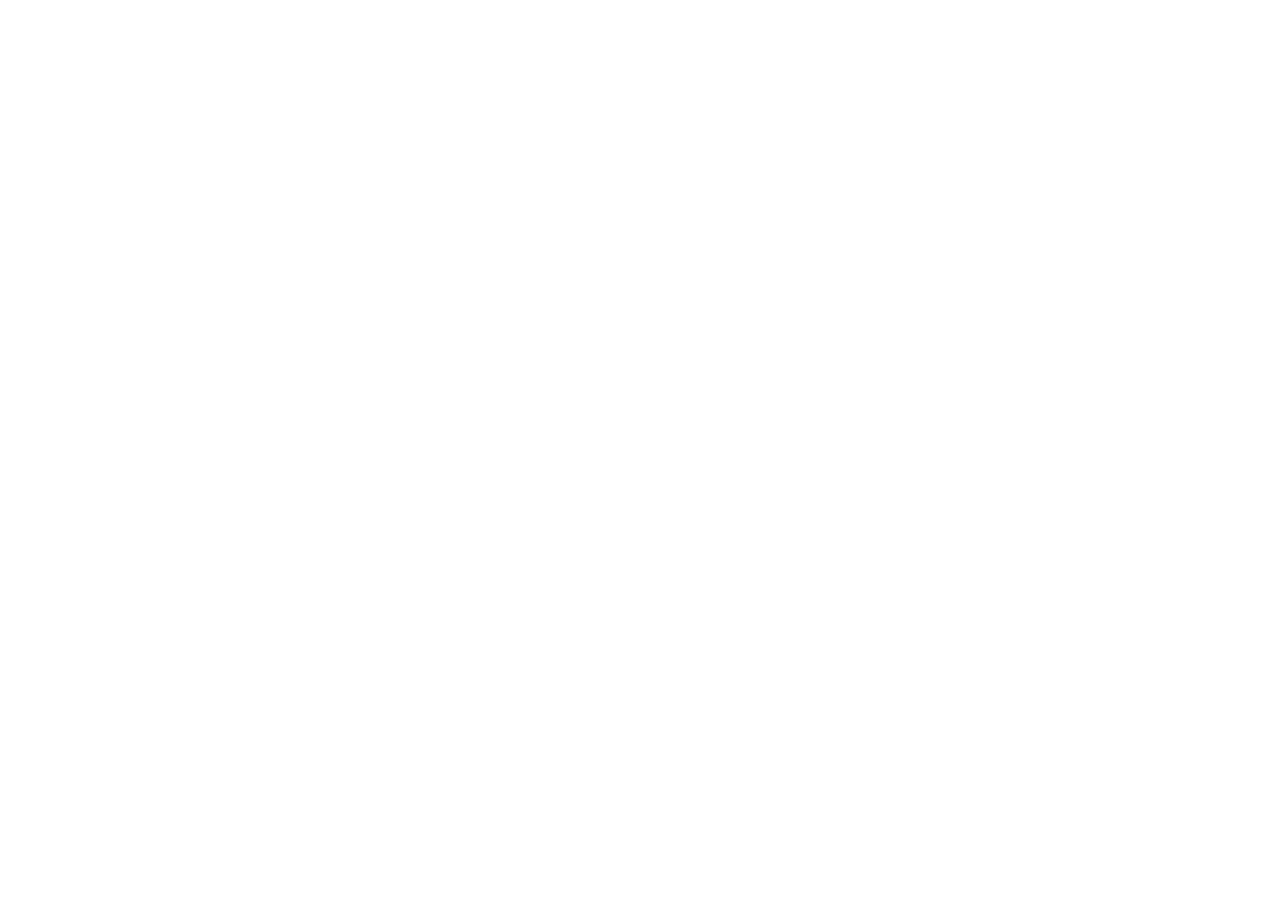
==== Proyecto/public/autentication.html @ c991465d "new file:   Proyecto/public/autentication.html 	new file:   Proyecto/public/image/la_harinera_favioc" ====
<!DOCTYPE html>
<html lang="es">
<head>
    <meta charset="UTF-8">
    <meta http-equiv="X-UA-Compatible" content="IE=edge">
    <meta name="viewport" content="width=device-width, initial-scale=1.0">
    <title>La Harinera</title>
    <link rel="shortcut icon" href="./image/la_harinera_faviocon.ico" type="image/x-icon">
    <!--Styles-->
        <link rel="stylesheet" href="normalize.css">
        <link rel="stylesheet" href="style.css">
    <!--Scripts-->
        <script src="script.js"></script>
</head>
---- Proyecto/public/style.css ----
/*Recuerden que tanto las clases como los id deben terminar con sus iniciales, de esta manera evitamos algun tipo de conflicto
    Santiago Martinez:  class_sm
    Remo Benedetto:     class_rm
    Angel Schulze:      class_as
    Adolfo Schmid:      class_js
*/

/*Fuentes
    Todas las fuentes estan importadas en su totalidad
*/
    /*Monserrat
        Para visualizar todos los estilos de la fuente ingresar a url: https://fonts.google.com/specimen/Montserrat

        font-family: 'Montserrat', sans-serif;
    */
        @import url('https://fonts.googleapis.com/css2?family=Montserrat:ital,wght@0,100;0,200;0,300;0,400;0,500;0,600;0,700;0,800;0,900;1,100;1,200;1,300;1,400;1,500;1,600;1,700;1,800;1,900&display=swap');
        
    /*Bitter
        Para visualizar todos los estilos de la fuente ingresar a url: https://fonts.google.com/specimen/Bitter

        font-family: 'Bitter', serif;
    */
        @import url('https://fonts.googleapis.com/css2?family=Bitter:ital,wght@0,100;0,200;0,300;0,400;0,500;0,600;0,700;0,800;0,900;1,100;1,200;1,300;1,400;1,500;1,600;1,700;1,800;1,900&display=swap');

     /*Roboto
        Para visualizar todos los estilos de la fuente ingresar a url: https://fonts.google.com/specimen/Roboto

        font-family: 'Roboto', sans-serif;
    */
    @import url('https://fonts.googleapis.com/css2?family=Roboto:ital,wght@0,100;0,300;0,400;0,500;0,700;0,900;1,100;1,300;1,400;1,500;1,700;1,900&display=swap');
    
/*Colores*/
    :root{
            --blanco: #ffffff;
            --negro: #000000;

        /*Primera paleta url: https://www.colorhunt.co/palette/4a3933f0a500e45826e6d5b8*/
            --brown1: #4A3933;
            --yellow1: #F0A500;
            --orange1: #E45826;
            --beige1: #E6D5B8;

        /*Segunda paleta url: https://www.colorhunt.co/palette/fff5e4ffe3e1ffd1d1ff9494*/   
            --beige2:#FFF5E4;
            --lightpink2:#FFE3E1;
            --pink2:#FFD1D1;
            --hotpink2:#FF9494;

        /*Tercera paleta url: https://www.colorhunt.co/palette/0a043c03506fbbbbbbffe3d8*/
            --darkblue3: #0A043C;
            --hotblue3: #03506F;
            --grey3: #BBBBBB;
            --lightpink3: #FFE3D8
    }
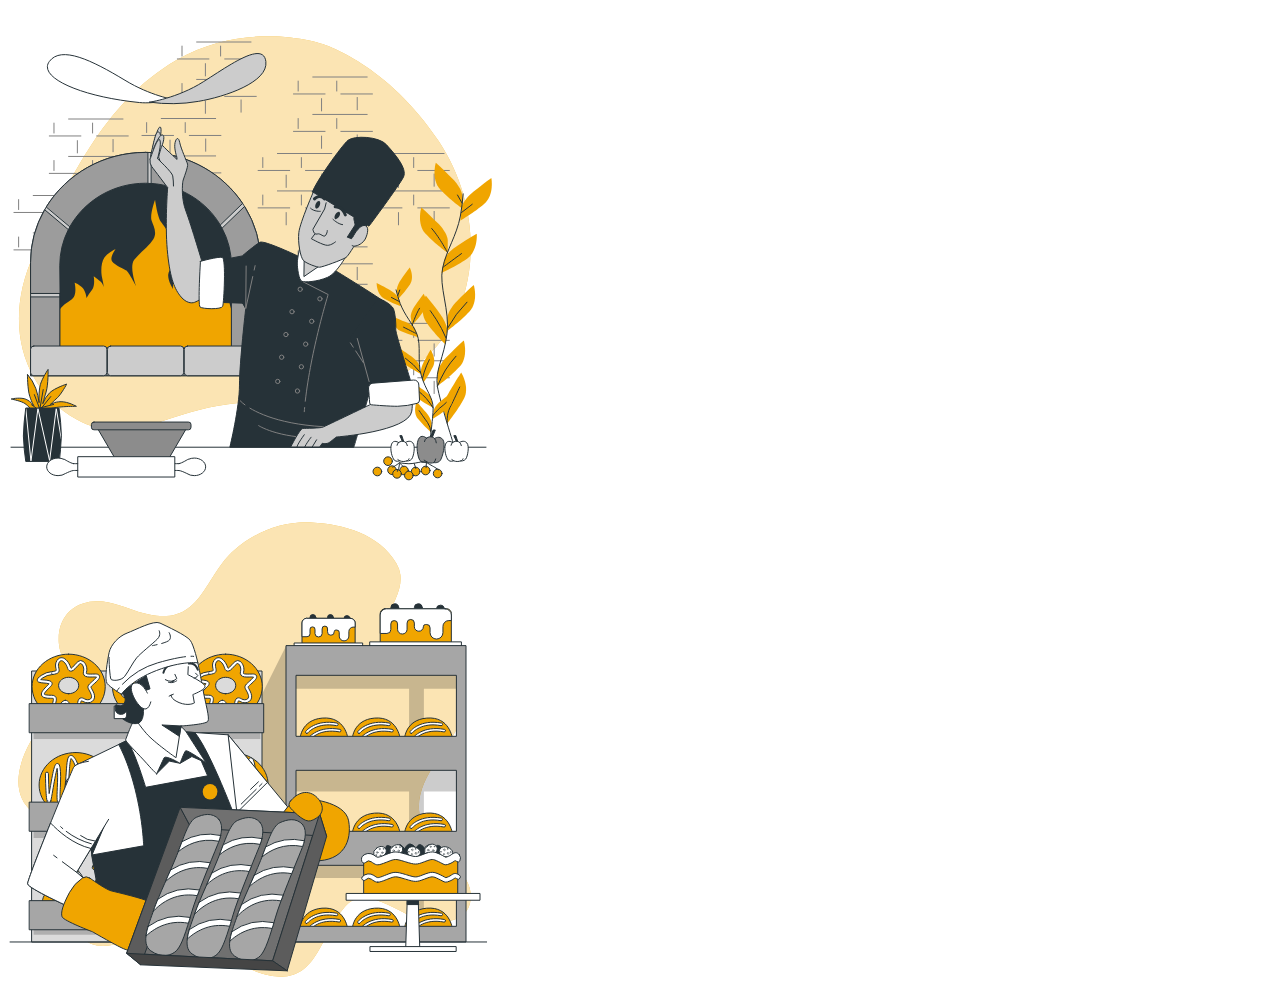
==== commit f49da9eb: "modified:   Proyecto/public/autentication.html 	renamed:    Proyecto/public/image/la_harinera_favioc" ====
--- a/Proyecto/public/autentication.html
+++ b/Proyecto/public/autentication.html
@@ -5,10 +5,19 @@
     <meta http-equiv="X-UA-Compatible" content="IE=edge">
     <meta name="viewport" content="width=device-width, initial-scale=1.0">
     <title>La Harinera</title>
-    <link rel="shortcut icon" href="./image/la_harinera_faviocon.ico" type="image/x-icon">
+    <link rel="shortcut icon" href="./image/la_harinera_favicon.ico" type="image/x-icon">
     <!--Styles-->
         <link rel="stylesheet" href="normalize.css">
         <link rel="stylesheet" href="style.css">
     <!--Scripts-->
         <script src="script.js"></script>
-</head>+</head>
+<body>
+   <div class="contenedor">
+         <svg class="animated" id="freepik_stories-pizza-maker" xmlns="http://www.w3.org/2000/svg" viewBox="0 0 500 500" version="1.1" xmlns:xlink="http://www.w3.org/1999/xlink" xmlns:svgjs="http://svgjs.com/svgjs"><style>svg#freepik_stories-pizza-maker:not(.animated) .animable {opacity: 0;}svg#freepik_stories-pizza-maker.animated #freepik--Character--inject-4 {animation: 1.5s Infinite  linear wind;animation-delay: 0s;}            @keyframes wind {                0% {                    transform: rotate( 0deg );                }                25% {                    transform: rotate( 1deg );                }                75% {                    transform: rotate( -1deg );                }            }        </style><g id="freepik--background-simple--inject-4" class="animable" style="transform-origin: 244.859px 233.357px;"><path d="M323.83,44.54S249.33,18.05,176.2,60.23s-110,125.9-141.73,193S21,388.49,76.85,419.6s93.79-14.75,172.11-17,99.38,9,164.37-35.28,76.74-148.73,25.47-226S323.83,44.54,323.83,44.54Z" style="fill: #F0A500; transform-origin: 244.859px 233.357px;" id="el8472zjh7f4n" class="animable"></path><g id="el1u0z7am5d4i"><path d="M323.83,44.54S249.33,18.05,176.2,60.23s-110,125.9-141.73,193S21,388.49,76.85,419.6s93.79-14.75,172.11-17,99.38,9,164.37-35.28,76.74-148.73,25.47-226S323.83,44.54,323.83,44.54Z" style="fill: rgb(255, 255, 255); opacity: 0.7; transform-origin: 244.859px 233.357px;" class="animable" id="el89bx9906wgx"></path></g></g><g id="freepik--Wall--inject-4" class="animable" style="transform-origin: 231.64px 218.355px;"><line x1="277.41" y1="153.5" x2="331.8" y2="153.5" style="fill: none; stroke: gray; stroke-linecap: round; stroke-linejoin: round; transform-origin: 304.605px 153.5px;" id="elcnjrrvuaf0o" class="animable"></line><line x1="301.39" y1="157.6" x2="301.39" y2="167.54" style="fill: none; stroke: gray; stroke-linecap: round; stroke-linejoin: round; transform-origin: 301.39px 162.57px;" id="el6e0n49pn0w" class="animable"></line><line x1="262.79" y1="157.6" x2="262.79" y2="167.54" style="fill: none; stroke: gray; stroke-linecap: round; stroke-linejoin: round; transform-origin: 262.79px 162.57px;" id="elbtm0ycspeyl" class="animable"></line><line x1="305.48" y1="170.46" x2="337.06" y2="170.46" style="fill: none; stroke: gray; stroke-linecap: round; stroke-linejoin: round; transform-origin: 321.27px 170.46px;" id="elt1i6dyt5ohj" class="animable"></line><line x1="258.11" y1="170.46" x2="289.69" y2="170.46" style="fill: none; stroke: gray; stroke-linecap: round; stroke-linejoin: round; transform-origin: 273.9px 170.46px;" id="el1s2j65c3na" class="animable"></line><line x1="321.86" y1="173.97" x2="321.86" y2="186.25" style="fill: none; stroke: gray; stroke-linecap: round; stroke-linejoin: round; transform-origin: 321.86px 180.11px;" id="el8u0h1o841ob" class="animable"></line><line x1="286.18" y1="175.14" x2="286.18" y2="187.42" style="fill: none; stroke: gray; stroke-linecap: round; stroke-linejoin: round; transform-origin: 286.18px 181.28px;" id="el3m4fn020yaq" class="animable"></line><line x1="277.41" y1="190.93" x2="331.8" y2="190.93" style="fill: none; stroke: gray; stroke-linecap: round; stroke-linejoin: round; transform-origin: 304.605px 190.93px;" id="el2th1ytixst5" class="animable"></line><line x1="301.39" y1="195.03" x2="301.39" y2="204.97" style="fill: none; stroke: gray; stroke-linecap: round; stroke-linejoin: round; transform-origin: 301.39px 200px;" id="elwaci0mgci9" class="animable"></line><line x1="262.79" y1="195.03" x2="262.79" y2="204.97" style="fill: none; stroke: gray; stroke-linecap: round; stroke-linejoin: round; transform-origin: 262.79px 200px;" id="elgqqsjxexgp" class="animable"></line><line x1="305.48" y1="207.89" x2="337.06" y2="207.89" style="fill: none; stroke: gray; stroke-linecap: round; stroke-linejoin: round; transform-origin: 321.27px 207.89px;" id="elmwnfnj1m1r" class="animable"></line><line x1="258.11" y1="207.89" x2="289.69" y2="207.89" style="fill: none; stroke: gray; stroke-linecap: round; stroke-linejoin: round; transform-origin: 273.9px 207.89px;" id="el5455yfqsxty" class="animable"></line><line x1="321.86" y1="211.4" x2="321.86" y2="223.68" style="fill: none; stroke: gray; stroke-linecap: round; stroke-linejoin: round; transform-origin: 321.86px 217.54px;" id="el6hszhosbw9g" class="animable"></line><line x1="286.18" y1="212.57" x2="286.18" y2="224.85" style="fill: none; stroke: gray; stroke-linecap: round; stroke-linejoin: round; transform-origin: 286.18px 218.71px;" id="elizxf102pl5o" class="animable"></line><line x1="389.7" y1="153.5" x2="444.09" y2="153.5" style="fill: none; stroke: gray; stroke-linecap: round; stroke-linejoin: round; transform-origin: 416.895px 153.5px;" id="elg04gwmw6t86" class="animable"></line><line x1="413.68" y1="157.6" x2="413.68" y2="167.54" style="fill: none; stroke: gray; stroke-linecap: round; stroke-linejoin: round; transform-origin: 413.68px 162.57px;" id="elgzy9m9lkk6s" class="animable"></line><line x1="375.08" y1="157.6" x2="375.08" y2="167.54" style="fill: none; stroke: gray; stroke-linecap: round; stroke-linejoin: round; transform-origin: 375.08px 162.57px;" id="ellmjgq7s4m8m" class="animable"></line><line x1="417.77" y1="170.46" x2="449.35" y2="170.46" style="fill: none; stroke: gray; stroke-linecap: round; stroke-linejoin: round; transform-origin: 433.56px 170.46px;" id="el16ky848q7zi" class="animable"></line><line x1="370.4" y1="170.46" x2="401.98" y2="170.46" style="fill: none; stroke: gray; stroke-linecap: round; stroke-linejoin: round; transform-origin: 386.19px 170.46px;" id="elyyrvo284cwe" class="animable"></line><line x1="434.15" y1="173.97" x2="434.15" y2="186.25" style="fill: none; stroke: gray; stroke-linecap: round; stroke-linejoin: round; transform-origin: 434.15px 180.11px;" id="elueqhfrxewg" class="animable"></line><line x1="398.47" y1="175.14" x2="398.47" y2="187.42" style="fill: none; stroke: gray; stroke-linecap: round; stroke-linejoin: round; transform-origin: 398.47px 181.28px;" id="elehi6yduvcbq" class="animable"></line><line x1="389.7" y1="190.93" x2="444.09" y2="190.93" style="fill: none; stroke: gray; stroke-linecap: round; stroke-linejoin: round; transform-origin: 416.895px 190.93px;" id="elg2uy3ghoxcb" class="animable"></line><line x1="413.68" y1="195.03" x2="413.68" y2="204.97" style="fill: none; stroke: gray; stroke-linecap: round; stroke-linejoin: round; transform-origin: 413.68px 200px;" id="elilrqc304vy" class="animable"></line><line x1="375.08" y1="195.03" x2="375.08" y2="204.97" style="fill: none; stroke: gray; stroke-linecap: round; stroke-linejoin: round; transform-origin: 375.08px 200px;" id="elifw3pyfqag" class="animable"></line><line x1="417.77" y1="207.89" x2="449.35" y2="207.89" style="fill: none; stroke: gray; stroke-linecap: round; stroke-linejoin: round; transform-origin: 433.56px 207.89px;" id="elzvdhfl5g59b" class="animable"></line><line x1="370.4" y1="207.89" x2="401.98" y2="207.89" style="fill: none; stroke: gray; stroke-linecap: round; stroke-linejoin: round; transform-origin: 386.19px 207.89px;" id="elwjk70wtqrsf" class="animable"></line><line x1="434.15" y1="211.4" x2="434.15" y2="223.68" style="fill: none; stroke: gray; stroke-linecap: round; stroke-linejoin: round; transform-origin: 434.15px 217.54px;" id="elm2z04ypf3dr" class="animable"></line><line x1="398.47" y1="212.57" x2="398.47" y2="224.85" style="fill: none; stroke: gray; stroke-linecap: round; stroke-linejoin: round; transform-origin: 398.47px 218.71px;" id="el18s45aulbto" class="animable"></line><line x1="312.78" y1="77" x2="367.17" y2="77" style="fill: none; stroke: gray; stroke-linecap: round; stroke-linejoin: round; transform-origin: 339.975px 77px;" id="el1qld7q94mpe" class="animable"></line><line x1="336.76" y1="81.09" x2="336.76" y2="91.04" style="fill: none; stroke: gray; stroke-linecap: round; stroke-linejoin: round; transform-origin: 336.76px 86.065px;" id="elcvjqutr3y3s" class="animable"></line><line x1="298.16" y1="81.09" x2="298.16" y2="91.04" style="fill: none; stroke: gray; stroke-linecap: round; stroke-linejoin: round; transform-origin: 298.16px 86.065px;" id="eljqlkvhvyy1r" class="animable"></line><line x1="340.85" y1="93.96" x2="372.44" y2="93.96" style="fill: none; stroke: gray; stroke-linecap: round; stroke-linejoin: round; transform-origin: 356.645px 93.96px;" id="el1sf4jayowv6" class="animable"></line><line x1="293.48" y1="93.96" x2="325.06" y2="93.96" style="fill: none; stroke: gray; stroke-linecap: round; stroke-linejoin: round; transform-origin: 309.27px 93.96px;" id="elia6ia7snip" class="animable"></line><line x1="357.23" y1="97.47" x2="357.23" y2="109.75" style="fill: none; stroke: gray; stroke-linecap: round; stroke-linejoin: round; transform-origin: 357.23px 103.61px;" id="eljjella7thl" class="animable"></line><line x1="321.56" y1="98.64" x2="321.56" y2="110.92" style="fill: none; stroke: gray; stroke-linecap: round; stroke-linejoin: round; transform-origin: 321.56px 104.78px;" id="elbbrzxgis9y" class="animable"></line><line x1="312.78" y1="114.43" x2="367.17" y2="114.43" style="fill: none; stroke: gray; stroke-linecap: round; stroke-linejoin: round; transform-origin: 339.975px 114.43px;" id="el8cmn7p5pcx6" class="animable"></line><line x1="336.76" y1="118.52" x2="336.76" y2="128.47" style="fill: none; stroke: gray; stroke-linecap: round; stroke-linejoin: round; transform-origin: 336.76px 123.495px;" id="elsrcixf1y1lq" class="animable"></line><line x1="298.16" y1="118.52" x2="298.16" y2="128.47" style="fill: none; stroke: gray; stroke-linecap: round; stroke-linejoin: round; transform-origin: 298.16px 123.495px;" id="eliv3or2ubm" class="animable"></line><line x1="340.85" y1="131.39" x2="372.44" y2="131.39" style="fill: none; stroke: gray; stroke-linecap: round; stroke-linejoin: round; transform-origin: 356.645px 131.39px;" id="elhykbxyty4aw" class="animable"></line><line x1="293.48" y1="131.39" x2="325.06" y2="131.39" style="fill: none; stroke: gray; stroke-linecap: round; stroke-linejoin: round; transform-origin: 309.27px 131.39px;" id="eletmgiy8q0o7" class="animable"></line><line x1="357.23" y1="134.9" x2="357.23" y2="147.18" style="fill: none; stroke: gray; stroke-linecap: round; stroke-linejoin: round; transform-origin: 357.23px 141.04px;" id="elz6xs3rl3z6c" class="animable"></line><line x1="321.56" y1="136.07" x2="321.56" y2="148.35" style="fill: none; stroke: gray; stroke-linecap: round; stroke-linejoin: round; transform-origin: 321.56px 142.21px;" id="eli8uzkeltxqj" class="animable"></line><line x1="277.41" y1="323.36" x2="331.8" y2="323.36" style="fill: none; stroke: gray; stroke-linecap: round; stroke-linejoin: round; transform-origin: 304.605px 323.36px;" id="elnofl6vnby3" class="animable"></line><line x1="301.39" y1="327.46" x2="301.39" y2="337.4" style="fill: none; stroke: gray; stroke-linecap: round; stroke-linejoin: round; transform-origin: 301.39px 332.43px;" id="el2p4bepnk20k" class="animable"></line><line x1="262.79" y1="327.46" x2="262.79" y2="337.4" style="fill: none; stroke: gray; stroke-linecap: round; stroke-linejoin: round; transform-origin: 262.79px 332.43px;" id="elkekarkni3j" class="animable"></line><line x1="305.48" y1="340.33" x2="337.06" y2="340.33" style="fill: none; stroke: gray; stroke-linecap: round; stroke-linejoin: round; transform-origin: 321.27px 340.33px;" id="elvou6vgleo4" class="animable"></line><line x1="258.11" y1="340.33" x2="289.69" y2="340.33" style="fill: none; stroke: gray; stroke-linecap: round; stroke-linejoin: round; transform-origin: 273.9px 340.33px;" id="elj52jfepi5na" class="animable"></line><line x1="321.86" y1="343.83" x2="321.86" y2="356.12" style="fill: none; stroke: gray; stroke-linecap: round; stroke-linejoin: round; transform-origin: 321.86px 349.975px;" id="eln04onr38t08" class="animable"></line><line x1="286.18" y1="345" x2="286.18" y2="357.29" style="fill: none; stroke: gray; stroke-linecap: round; stroke-linejoin: round; transform-origin: 286.18px 351.145px;" id="eln8fdxvs89i" class="animable"></line><line x1="277.41" y1="360.79" x2="331.8" y2="360.79" style="fill: none; stroke: gray; stroke-linecap: round; stroke-linejoin: round; transform-origin: 304.605px 360.79px;" id="elapnse0umc5" class="animable"></line><line x1="301.39" y1="364.89" x2="301.39" y2="374.83" style="fill: none; stroke: gray; stroke-linecap: round; stroke-linejoin: round; transform-origin: 301.39px 369.86px;" id="elhvp2fcrnstp" class="animable"></line><line x1="262.79" y1="364.89" x2="262.79" y2="374.83" style="fill: none; stroke: gray; stroke-linecap: round; stroke-linejoin: round; transform-origin: 262.79px 369.86px;" id="el6lkphrzbotw" class="animable"></line><line x1="305.48" y1="377.75" x2="337.06" y2="377.75" style="fill: none; stroke: gray; stroke-linecap: round; stroke-linejoin: round; transform-origin: 321.27px 377.75px;" id="ele0qbf367qpf" class="animable"></line><line x1="258.11" y1="377.75" x2="289.69" y2="377.75" style="fill: none; stroke: gray; stroke-linecap: round; stroke-linejoin: round; transform-origin: 273.9px 377.75px;" id="elx7j29k87tqc" class="animable"></line><line x1="321.86" y1="381.26" x2="321.86" y2="393.54" style="fill: none; stroke: gray; stroke-linecap: round; stroke-linejoin: round; transform-origin: 321.86px 387.4px;" id="elw29mharf1si" class="animable"></line><line x1="286.18" y1="382.43" x2="286.18" y2="394.71" style="fill: none; stroke: gray; stroke-linecap: round; stroke-linejoin: round; transform-origin: 286.18px 388.57px;" id="elu6tshjv61jh" class="animable"></line><line x1="389.7" y1="323.36" x2="444.09" y2="323.36" style="fill: none; stroke: gray; stroke-linecap: round; stroke-linejoin: round; transform-origin: 416.895px 323.36px;" id="ela2b73b4fio5" class="animable"></line><line x1="413.68" y1="327.46" x2="413.68" y2="337.4" style="fill: none; stroke: gray; stroke-linecap: round; stroke-linejoin: round; transform-origin: 413.68px 332.43px;" id="elsf40kytyh9s" class="animable"></line><line x1="375.08" y1="327.46" x2="375.08" y2="337.4" style="fill: none; stroke: gray; stroke-linecap: round; stroke-linejoin: round; transform-origin: 375.08px 332.43px;" id="elucotaa1fn9s" class="animable"></line><line x1="417.77" y1="340.33" x2="449.35" y2="340.33" style="fill: none; stroke: gray; stroke-linecap: round; stroke-linejoin: round; transform-origin: 433.56px 340.33px;" id="el7huhoabe7qt" class="animable"></line><line x1="370.4" y1="340.33" x2="401.98" y2="340.33" style="fill: none; stroke: gray; stroke-linecap: round; stroke-linejoin: round; transform-origin: 386.19px 340.33px;" id="ela9wu1mbewo9" class="animable"></line><line x1="434.15" y1="343.83" x2="434.15" y2="356.12" style="fill: none; stroke: gray; stroke-linecap: round; stroke-linejoin: round; transform-origin: 434.15px 349.975px;" id="ela3eguagbgxk" class="animable"></line><line x1="398.47" y1="345" x2="398.47" y2="357.29" style="fill: none; stroke: gray; stroke-linecap: round; stroke-linejoin: round; transform-origin: 398.47px 351.145px;" id="eluzvvopc2il" class="animable"></line><line x1="389.7" y1="360.79" x2="444.09" y2="360.79" style="fill: none; stroke: gray; stroke-linecap: round; stroke-linejoin: round; transform-origin: 416.895px 360.79px;" id="ellauvy4rz4be" class="animable"></line><line x1="413.68" y1="364.89" x2="413.68" y2="374.83" style="fill: none; stroke: gray; stroke-linecap: round; stroke-linejoin: round; transform-origin: 413.68px 369.86px;" id="ely1ijbbjwrrs" class="animable"></line><line x1="375.08" y1="364.89" x2="375.08" y2="374.83" style="fill: none; stroke: gray; stroke-linecap: round; stroke-linejoin: round; transform-origin: 375.08px 369.86px;" id="el8ihzhm9hmah" class="animable"></line><line x1="417.77" y1="377.75" x2="449.35" y2="377.75" style="fill: none; stroke: gray; stroke-linecap: round; stroke-linejoin: round; transform-origin: 433.56px 377.75px;" id="elfakqpwoicxl" class="animable"></line><line x1="370.4" y1="377.75" x2="401.98" y2="377.75" style="fill: none; stroke: gray; stroke-linecap: round; stroke-linejoin: round; transform-origin: 386.19px 377.75px;" id="eleh1q2mv6dpu" class="animable"></line><line x1="434.15" y1="381.26" x2="434.15" y2="393.54" style="fill: none; stroke: gray; stroke-linecap: round; stroke-linejoin: round; transform-origin: 434.15px 387.4px;" id="el7heygm6fjci" class="animable"></line><line x1="398.47" y1="382.43" x2="398.47" y2="394.71" style="fill: none; stroke: gray; stroke-linecap: round; stroke-linejoin: round; transform-origin: 398.47px 388.57px;" id="elb4c078xk61t" class="animable"></line><line x1="312.78" y1="246.86" x2="367.17" y2="246.86" style="fill: none; stroke: gray; stroke-linecap: round; stroke-linejoin: round; transform-origin: 339.975px 246.86px;" id="elr0jqy3rc6h" class="animable"></line><line x1="336.76" y1="250.96" x2="336.76" y2="260.9" style="fill: none; stroke: gray; stroke-linecap: round; stroke-linejoin: round; transform-origin: 336.76px 255.93px;" id="ellpmzcy99yzs" class="animable"></line><line x1="298.16" y1="250.96" x2="298.16" y2="260.9" style="fill: none; stroke: gray; stroke-linecap: round; stroke-linejoin: round; transform-origin: 298.16px 255.93px;" id="elwoz6rdhvnc" class="animable"></line><line x1="340.85" y1="263.82" x2="372.44" y2="263.82" style="fill: none; stroke: gray; stroke-linecap: round; stroke-linejoin: round; transform-origin: 356.645px 263.82px;" id="eltmwfufbw7zh" class="animable"></line><line x1="293.48" y1="263.82" x2="325.06" y2="263.82" style="fill: none; stroke: gray; stroke-linecap: round; stroke-linejoin: round; transform-origin: 309.27px 263.82px;" id="elqnykwnyxdgg" class="animable"></line><line x1="357.23" y1="267.33" x2="357.23" y2="279.61" style="fill: none; stroke: gray; stroke-linecap: round; stroke-linejoin: round; transform-origin: 357.23px 273.47px;" id="el5syqi6dqba8" class="animable"></line><line x1="321.56" y1="268.5" x2="321.56" y2="280.78" style="fill: none; stroke: gray; stroke-linecap: round; stroke-linejoin: round; transform-origin: 321.56px 274.64px;" id="eltmvjql0fs1e" class="animable"></line><line x1="312.78" y1="284.29" x2="367.17" y2="284.29" style="fill: none; stroke: gray; stroke-linecap: round; stroke-linejoin: round; transform-origin: 339.975px 284.29px;" id="el3qjy22no7no" class="animable"></line><line x1="336.76" y1="288.38" x2="336.76" y2="298.33" style="fill: none; stroke: gray; stroke-linecap: round; stroke-linejoin: round; transform-origin: 336.76px 293.355px;" id="eli5n33prmr1n" class="animable"></line><line x1="298.16" y1="288.38" x2="298.16" y2="298.33" style="fill: none; stroke: gray; stroke-linecap: round; stroke-linejoin: round; transform-origin: 298.16px 293.355px;" id="elw8bnz7060o" class="animable"></line><line x1="340.85" y1="301.25" x2="372.44" y2="301.25" style="fill: none; stroke: gray; stroke-linecap: round; stroke-linejoin: round; transform-origin: 356.645px 301.25px;" id="els4658vlq12" class="animable"></line><line x1="293.48" y1="301.25" x2="325.06" y2="301.25" style="fill: none; stroke: gray; stroke-linecap: round; stroke-linejoin: round; transform-origin: 309.27px 301.25px;" id="elrnaatfzik5b" class="animable"></line><line x1="357.23" y1="304.76" x2="357.23" y2="317.04" style="fill: none; stroke: gray; stroke-linecap: round; stroke-linejoin: round; transform-origin: 357.23px 310.9px;" id="elr3s0obug3sk" class="animable"></line><line x1="321.56" y1="305.93" x2="321.56" y2="318.21" style="fill: none; stroke: gray; stroke-linecap: round; stroke-linejoin: round; transform-origin: 321.56px 312.07px;" id="el2gqdpxc1519" class="animable"></line><line x1="161.25" y1="118.5" x2="215.64" y2="118.5" style="fill: none; stroke: gray; stroke-linecap: round; stroke-linejoin: round; transform-origin: 188.445px 118.5px;" id="el8f5c3ql9qe" class="animable"></line><line x1="185.23" y1="122.6" x2="185.23" y2="132.54" style="fill: none; stroke: gray; stroke-linecap: round; stroke-linejoin: round; transform-origin: 185.23px 127.57px;" id="elfia6pltd7dj" class="animable"></line><line x1="146.63" y1="122.6" x2="146.63" y2="132.54" style="fill: none; stroke: gray; stroke-linecap: round; stroke-linejoin: round; transform-origin: 146.63px 127.57px;" id="el9uxzuii92i" class="animable"></line><line x1="189.33" y1="135.46" x2="220.91" y2="135.46" style="fill: none; stroke: gray; stroke-linecap: round; stroke-linejoin: round; transform-origin: 205.12px 135.46px;" id="elcd7svvu7wgr" class="animable"></line><line x1="141.95" y1="135.46" x2="173.54" y2="135.46" style="fill: none; stroke: gray; stroke-linecap: round; stroke-linejoin: round; transform-origin: 157.745px 135.46px;" id="el99j7ebp3idp" class="animable"></line><line x1="205.7" y1="138.97" x2="205.7" y2="151.25" style="fill: none; stroke: gray; stroke-linecap: round; stroke-linejoin: round; transform-origin: 205.7px 145.11px;" id="elh3ozgq4dsh" class="animable"></line><line x1="170.03" y1="140.14" x2="170.03" y2="152.42" style="fill: none; stroke: gray; stroke-linecap: round; stroke-linejoin: round; transform-origin: 170.03px 146.28px;" id="eltk9cfw6mrn" class="animable"></line><line x1="161.25" y1="155.93" x2="215.64" y2="155.93" style="fill: none; stroke: gray; stroke-linecap: round; stroke-linejoin: round; transform-origin: 188.445px 155.93px;" id="elqwjvdjpnjnq" class="animable"></line><line x1="185.23" y1="160.03" x2="185.23" y2="169.97" style="fill: none; stroke: gray; stroke-linecap: round; stroke-linejoin: round; transform-origin: 185.23px 165px;" id="elvpd32mfyzhh" class="animable"></line><line x1="146.63" y1="160.03" x2="146.63" y2="169.97" style="fill: none; stroke: gray; stroke-linecap: round; stroke-linejoin: round; transform-origin: 146.63px 165px;" id="eltt28fp6bdkc" class="animable"></line><line x1="189.33" y1="172.89" x2="220.91" y2="172.89" style="fill: none; stroke: gray; stroke-linecap: round; stroke-linejoin: round; transform-origin: 205.12px 172.89px;" id="el185y03rva38" class="animable"></line><line x1="141.95" y1="172.89" x2="173.54" y2="172.89" style="fill: none; stroke: gray; stroke-linecap: round; stroke-linejoin: round; transform-origin: 157.745px 172.89px;" id="elkt2u7ftr78i" class="animable"></line><line x1="205.7" y1="176.4" x2="205.7" y2="188.68" style="fill: none; stroke: gray; stroke-linecap: round; stroke-linejoin: round; transform-origin: 205.7px 182.54px;" id="elu88ts2ebl9c" class="animable"></line><line x1="170.03" y1="177.57" x2="170.03" y2="189.85" style="fill: none; stroke: gray; stroke-linecap: round; stroke-linejoin: round; transform-origin: 170.03px 183.71px;" id="el9ksreiligs9" class="animable"></line><line x1="196.63" y1="42" x2="251.02" y2="42" style="fill: none; stroke: gray; stroke-linecap: round; stroke-linejoin: round; transform-origin: 223.825px 42px;" id="el831djwjkrhq" class="animable"></line><line x1="220.6" y1="46.09" x2="220.6" y2="56.04" style="fill: none; stroke: gray; stroke-linecap: round; stroke-linejoin: round; transform-origin: 220.6px 51.065px;" id="elkt6kacknghc" class="animable"></line><line x1="182.01" y1="46.09" x2="182.01" y2="56.04" style="fill: none; stroke: gray; stroke-linecap: round; stroke-linejoin: round; transform-origin: 182.01px 51.065px;" id="elx7i7ykrw00g" class="animable"></line><line x1="224.7" y1="58.96" x2="256.28" y2="58.96" style="fill: none; stroke: gray; stroke-linecap: round; stroke-linejoin: round; transform-origin: 240.49px 58.96px;" id="ellfn5wwrm65k" class="animable"></line><line x1="177.33" y1="58.96" x2="208.91" y2="58.96" style="fill: none; stroke: gray; stroke-linecap: round; stroke-linejoin: round; transform-origin: 193.12px 58.96px;" id="eluz3y49waeg" class="animable"></line><line x1="241.07" y1="62.47" x2="241.07" y2="74.75" style="fill: none; stroke: gray; stroke-linecap: round; stroke-linejoin: round; transform-origin: 241.07px 68.61px;" id="el5i3ifx3mjl5" class="animable"></line><line x1="205.4" y1="63.64" x2="205.4" y2="75.92" style="fill: none; stroke: gray; stroke-linecap: round; stroke-linejoin: round; transform-origin: 205.4px 69.78px;" id="elfwkxo0ac2ri" class="animable"></line><line x1="196.63" y1="79.43" x2="251.02" y2="79.43" style="fill: none; stroke: gray; stroke-linecap: round; stroke-linejoin: round; transform-origin: 223.825px 79.43px;" id="el1u6976a3ntl" class="animable"></line><line x1="220.6" y1="83.52" x2="220.6" y2="93.47" style="fill: none; stroke: gray; stroke-linecap: round; stroke-linejoin: round; transform-origin: 220.6px 88.495px;" id="ely4wg8c4usb" class="animable"></line><line x1="182.01" y1="83.52" x2="182.01" y2="93.47" style="fill: none; stroke: gray; stroke-linecap: round; stroke-linejoin: round; transform-origin: 182.01px 88.495px;" id="elzt1l16tubl" class="animable"></line><line x1="224.7" y1="96.39" x2="256.28" y2="96.39" style="fill: none; stroke: gray; stroke-linecap: round; stroke-linejoin: round; transform-origin: 240.49px 96.39px;" id="el37auk62mwwe" class="animable"></line><line x1="177.33" y1="96.39" x2="208.91" y2="96.39" style="fill: none; stroke: gray; stroke-linecap: round; stroke-linejoin: round; transform-origin: 193.12px 96.39px;" id="eloqkl12tunv" class="animable"></line><line x1="241.07" y1="99.9" x2="241.07" y2="112.18" style="fill: none; stroke: gray; stroke-linecap: round; stroke-linejoin: round; transform-origin: 241.07px 106.04px;" id="el3qb1uj9d6zc" class="animable"></line><line x1="205.4" y1="101.07" x2="205.4" y2="113.35" style="fill: none; stroke: gray; stroke-linecap: round; stroke-linejoin: round; transform-origin: 205.4px 107.21px;" id="el486wspb3mik" class="animable"></line><line x1="33.23" y1="195.5" x2="87.62" y2="195.5" style="fill: none; stroke: gray; stroke-linecap: round; stroke-linejoin: round; transform-origin: 60.425px 195.5px;" id="elbx2xnvsjf75" class="animable"></line><line x1="57.21" y1="199.6" x2="57.21" y2="209.54" style="fill: none; stroke: gray; stroke-linecap: round; stroke-linejoin: round; transform-origin: 57.21px 204.57px;" id="el486iihix0yw" class="animable"></line><line x1="18.61" y1="199.6" x2="18.61" y2="209.54" style="fill: none; stroke: gray; stroke-linecap: round; stroke-linejoin: round; transform-origin: 18.61px 204.57px;" id="el4l059vdz8dm" class="animable"></line><line x1="61.3" y1="212.46" x2="92.88" y2="212.46" style="fill: none; stroke: gray; stroke-linecap: round; stroke-linejoin: round; transform-origin: 77.09px 212.46px;" id="elsw1e8t76th" class="animable"></line><line x1="13.93" y1="212.46" x2="45.51" y2="212.46" style="fill: none; stroke: gray; stroke-linecap: round; stroke-linejoin: round; transform-origin: 29.72px 212.46px;" id="elxa6wfjn2zg" class="animable"></line><line x1="77.68" y1="215.97" x2="77.68" y2="228.25" style="fill: none; stroke: gray; stroke-linecap: round; stroke-linejoin: round; transform-origin: 77.68px 222.11px;" id="elo1zoyat1q7d" class="animable"></line><line x1="42" y1="217.14" x2="42" y2="229.42" style="fill: none; stroke: gray; stroke-linecap: round; stroke-linejoin: round; transform-origin: 42px 223.28px;" id="elvemcvq63b7n" class="animable"></line><line x1="33.23" y1="232.93" x2="87.62" y2="232.93" style="fill: none; stroke: gray; stroke-linecap: round; stroke-linejoin: round; transform-origin: 60.425px 232.93px;" id="elppq5ewrw14" class="animable"></line><line x1="57.21" y1="237.03" x2="57.21" y2="246.97" style="fill: none; stroke: gray; stroke-linecap: round; stroke-linejoin: round; transform-origin: 57.21px 242px;" id="elwsl372h68p" class="animable"></line><line x1="18.61" y1="237.03" x2="18.61" y2="246.97" style="fill: none; stroke: gray; stroke-linecap: round; stroke-linejoin: round; transform-origin: 18.61px 242px;" id="elqxq7gcnvsa" class="animable"></line><line x1="61.3" y1="249.89" x2="92.88" y2="249.89" style="fill: none; stroke: gray; stroke-linecap: round; stroke-linejoin: round; transform-origin: 77.09px 249.89px;" id="elgy36f3nwu4k" class="animable"></line><line x1="13.93" y1="249.89" x2="45.51" y2="249.89" style="fill: none; stroke: gray; stroke-linecap: round; stroke-linejoin: round; transform-origin: 29.72px 249.89px;" id="elhrtqsoyilsk" class="animable"></line><line x1="77.68" y1="253.4" x2="77.68" y2="265.68" style="fill: none; stroke: gray; stroke-linecap: round; stroke-linejoin: round; transform-origin: 77.68px 259.54px;" id="elzz6v7mhkc9i" class="animable"></line><line x1="42" y1="254.57" x2="42" y2="266.85" style="fill: none; stroke: gray; stroke-linecap: round; stroke-linejoin: round; transform-origin: 42px 260.71px;" id="elcli39l7ffd7" class="animable"></line><line x1="68.6" y1="119" x2="122.99" y2="119" style="fill: none; stroke: gray; stroke-linecap: round; stroke-linejoin: round; transform-origin: 95.795px 119px;" id="el4yqe5vlifdi" class="animable"></line><line x1="92.58" y1="123.09" x2="92.58" y2="133.04" style="fill: none; stroke: gray; stroke-linecap: round; stroke-linejoin: round; transform-origin: 92.58px 128.065px;" id="el5x1j2n4g5ke" class="animable"></line><line x1="53.98" y1="123.09" x2="53.98" y2="133.04" style="fill: none; stroke: gray; stroke-linecap: round; stroke-linejoin: round; transform-origin: 53.98px 128.065px;" id="elc7nrjdo7a4q" class="animable"></line><line x1="96.67" y1="135.96" x2="128.25" y2="135.96" style="fill: none; stroke: gray; stroke-linecap: round; stroke-linejoin: round; transform-origin: 112.46px 135.96px;" id="ellwsn6oeqf2" class="animable"></line><line x1="49.3" y1="135.96" x2="80.88" y2="135.96" style="fill: none; stroke: gray; stroke-linecap: round; stroke-linejoin: round; transform-origin: 65.09px 135.96px;" id="elhw7olrak32" class="animable"></line><line x1="113.05" y1="139.47" x2="113.05" y2="151.75" style="fill: none; stroke: gray; stroke-linecap: round; stroke-linejoin: round; transform-origin: 113.05px 145.61px;" id="el47nyhlbil62" class="animable"></line><line x1="77.37" y1="140.64" x2="77.37" y2="152.92" style="fill: none; stroke: gray; stroke-linecap: round; stroke-linejoin: round; transform-origin: 77.37px 146.78px;" id="eld7rg320iaz" class="animable"></line><line x1="68.6" y1="156.43" x2="122.99" y2="156.43" style="fill: none; stroke: gray; stroke-linecap: round; stroke-linejoin: round; transform-origin: 95.795px 156.43px;" id="elmo3ow9i8ecm" class="animable"></line><line x1="92.58" y1="160.52" x2="92.58" y2="170.47" style="fill: none; stroke: gray; stroke-linecap: round; stroke-linejoin: round; transform-origin: 92.58px 165.495px;" id="ely1hvjyy5zbb" class="animable"></line><line x1="53.98" y1="160.52" x2="53.98" y2="170.47" style="fill: none; stroke: gray; stroke-linecap: round; stroke-linejoin: round; transform-origin: 53.98px 165.495px;" id="el41hdpv8a1d2" class="animable"></line><line x1="96.67" y1="173.39" x2="128.25" y2="173.39" style="fill: none; stroke: gray; stroke-linecap: round; stroke-linejoin: round; transform-origin: 112.46px 173.39px;" id="elzlzgbu9uyi" class="animable"></line><line x1="49.3" y1="173.39" x2="80.88" y2="173.39" style="fill: none; stroke: gray; stroke-linecap: round; stroke-linejoin: round; transform-origin: 65.09px 173.39px;" id="elcjx7bybmhk" class="animable"></line><line x1="113.05" y1="176.9" x2="113.05" y2="189.18" style="fill: none; stroke: gray; stroke-linecap: round; stroke-linejoin: round; transform-origin: 113.05px 183.04px;" id="elojsqa4hvv9" class="animable"></line><line x1="77.37" y1="178.07" x2="77.37" y2="190.35" style="fill: none; stroke: gray; stroke-linecap: round; stroke-linejoin: round; transform-origin: 77.37px 184.21px;" id="el0cr1fhomhpa" class="animable"></line></g><g id="freepik--Plant--inject-4" class="animable" style="transform-origin: 434.247px 305.075px;"><path d="M462.23,195.65s0-7.14-10-17.12-16.41-15.7-16.41-15.7-5,16.41,4.28,26.4,22.12,19.26,22.12,19.26Z" style="fill: #F0A500; transform-origin: 448.352px 185.66px;" id="elgiwcclgtmvu" class="animable"></path><path d="M447.73,240.2s0-7.14-10-17.12-16.4-15.7-16.4-15.7-5,16.41,4.28,26.4S447.73,253,447.73,253Z" style="fill: #F0A500; transform-origin: 433.857px 230.19px;" id="elu1u4h8clwx" class="animable"></path><path d="M461.6,207.8s.75-7.1,11.74-16,18-13.88,18-13.88,3.23,16.85-7,25.8-24,16.81-24,16.81Z" style="fill: #F0A500; transform-origin: 476.082px 199.225px;" id="elpdsx5cfgaa8" class="animable"></path><path d="M444.09,260.41s1.49-7,13.35-14.65,19.33-11.91,19.33-11.91,1.45,17.09-9.71,24.91S441.4,273,441.4,273Z" style="fill: #F0A500; transform-origin: 459.116px 253.425px;" id="el9gq8ohe4x7g" class="animable"></path><path d="M447.38,317.77s0-7.13,10-17.12S473.77,285,473.77,285s5,16.41-4.28,26.39-22.11,19.26-22.11,19.26Z" style="fill: #F0A500; transform-origin: 461.248px 307.825px;" id="elsdzzc16fysj" class="animable"></path><path d="M447.21,331.77s1-7.06-7.45-18.36-14-17.87-14-17.87-7.27,15.53.49,26.74,19.15,22.2,19.15,22.2Z" style="fill: #F0A500; transform-origin: 434.958px 320.01px;" id="elhf56avu7xvj" class="animable"></path><path d="M437.37,373.27s0-7.13,10-17.12,16.41-15.69,16.41-15.69,5,16.4-4.28,26.39-22.11,19.26-22.11,19.26Z" style="fill: #F0A500; transform-origin: 451.248px 363.285px;" id="el73tz9axdzz3" class="animable"></path><path d="M444,410.89s-1.8-6.9,5.33-19.09,11.9-19.34,11.9-19.34,9,14.61,2.54,26.62-16.51,24.23-16.51,24.23Z" style="fill: #F0A500; transform-origin: 454.951px 397.885px;" id="elcd6o5wfpwe5" class="animable"></path><path d="M463.13,193.82A201.26,201.26,0,0,1,460.39,216c-3.94,20.39-13.81,33.55-17.76,52S450,310.1,447,333.77s-12.25,36.82-9.61,52.61,17.16,60.94,17.16,60.94" style="fill: none; stroke: rgb(38, 50, 56); stroke-linecap: round; stroke-linejoin: round; transform-origin: 450.026px 320.57px;" id="elj8gzsi4rfhh" class="animable"></path><line x1="461.5" y1="212.54" x2="472.26" y2="204.28" style="fill: none; stroke: rgb(38, 50, 56); stroke-linecap: round; stroke-linejoin: round; transform-origin: 466.88px 208.41px;" id="eld0p80klhap9" class="animable"></line><line x1="462" y1="203.03" x2="457.49" y2="195.02" style="fill: none; stroke: rgb(38, 50, 56); stroke-linecap: round; stroke-linejoin: round; transform-origin: 459.745px 199.025px;" id="elrscfnaq9mm" class="animable"></line><path d="M443.23,267.1s9-6.76,18.27-13.52" style="fill: none; stroke: rgb(38, 50, 56); stroke-linecap: round; stroke-linejoin: round; transform-origin: 452.365px 260.34px;" id="el1hncj99cgyh" class="animable"></path><path d="M447.73,253s-7.51-14.72-16-24.48" style="fill: none; stroke: rgb(38, 50, 56); stroke-linecap: round; stroke-linejoin: round; transform-origin: 439.73px 240.76px;" id="el87lhvh8unkc" class="animable"></path><path d="M447.73,327.92A111.6,111.6,0,0,1,467,302.14" style="fill: none; stroke: rgb(38, 50, 56); stroke-linecap: round; stroke-linejoin: round; transform-origin: 457.365px 315.03px;" id="els2butj77gs" class="animable"></path><path d="M446,337.93a125.6,125.6,0,0,0-9.76-18.52c-5.26-7.76-6-8.76-6-8.76" style="fill: none; stroke: rgb(38, 50, 56); stroke-linecap: round; stroke-linejoin: round; transform-origin: 438.12px 324.29px;" id="ello21b8coga" class="animable"></path><path d="M437.37,386.38A120.22,120.22,0,0,1,445.48,370,105.67,105.67,0,0,1,456,356.2" style="fill: none; stroke: rgb(38, 50, 56); stroke-linecap: round; stroke-linejoin: round; transform-origin: 446.685px 371.29px;" id="elpjjdhve9d4g" class="animable"></path><path d="M447.29,423.31s-1.06-8.54,2.7-15.8,8-16.77,9.76-20.52" style="fill: none; stroke: rgb(38, 50, 56); stroke-linecap: round; stroke-linejoin: round; transform-origin: 453.451px 405.15px;" id="elqo1fty2q989" class="animable"></path><path d="M396.83,290.94s-.78-4.47,4.4-11.81,8.59-11.63,8.59-11.63,4.91,9.75.18,17A111.45,111.45,0,0,1,398.22,299Z" style="fill: #F0A500; transform-origin: 404.422px 283.25px;" id="elpyiljpi0dgb" class="animable"></path><path d="M410.75,317.31s-.77-4.48,4.41-11.82,8.58-11.62,8.58-11.62,4.91,9.74.18,17a111.8,111.8,0,0,1-11.77,14.48Z" style="fill: #F0A500; transform-origin: 418.343px 309.61px;" id="el6prr8jbtxis" class="animable"></path><path d="M398.54,298.5s-1.24-4.37-9.09-8.74S376.67,283,376.67,283s-.2,10.91,7.22,15.41a111.28,111.28,0,0,0,16.89,7.94Z" style="fill: #F0A500; transform-origin: 388.725px 294.675px;" id="eli1l54z3o0z" class="animable"></path><path d="M415.23,329.59s-1.69-4.21-10-7.74-13.42-5.37-13.42-5.37.95,10.88,8.8,14.57a112.26,112.26,0,0,0,17.63,6.12Z" style="fill: #F0A500; transform-origin: 405.025px 326.825px;" id="elabsf8hgior" class="animable"></path><path d="M419.4,365.92s-.78-4.48-8.13-9.66-12-8.05-12-8.05-1.35,10.83,5.55,16.08a111.39,111.39,0,0,0,16,9.68Z" style="fill: #F0A500; transform-origin: 409.992px 361.09px;" id="elxlu02uby0we" class="animable"></path><path d="M421,374.68s-1.4-4.32,2.68-12.33,6.85-12.72,6.85-12.72,6.24,8.95,2.59,16.82a112,112,0,0,1-9.6,16Z" style="fill: #F0A500; transform-origin: 427.517px 366.04px;" id="elhd1yfkb1vnm" class="animable"></path><path d="M433.55,410.76s.52-4.51,7.56-10.1,11.51-8.73,11.51-8.73,2,10.74-4.62,16.38a111.77,111.77,0,0,1-15.38,10.57Z" style="fill: #F0A500; transform-origin: 442.762px 405.405px;" id="elalne8qg4chb" class="animable"></path><path d="M431.7,399.63s-.77-4.47-8.12-9.65-12-8.06-12-8.06-1.35,10.83,5.55,16.09a112.07,112.07,0,0,0,15.95,9.67Z" style="fill: #F0A500; transform-origin: 422.277px 394.8px;" id="elq4snhug5o6" class="animable"></path><path d="M431.6,424s.39-4.53-5.41-11.4-9.56-10.83-9.56-10.83-4.05,10.13,1.29,17a112.14,112.14,0,0,0,13,13.4Z" style="fill: #F0A500; transform-origin: 423.382px 416.97px;" id="elorzub28ka7" class="animable"></path><path d="M396.06,289.9a132.71,132.71,0,0,0,4.12,13.59c4.69,12.36,12.31,19.54,16.78,30.67s0,27.23,4.42,41.74,11.68,21.76,11.74,32-4,38.51-4,38.51" style="fill: none; stroke: rgb(38, 50, 56); stroke-linecap: round; stroke-linejoin: round; transform-origin: 414.59px 368.155px;" id="el3ma9nk2z1kk" class="animable"></path><line x1="399.12" y1="301.46" x2="391.47" y2="297.45" style="fill: none; stroke: rgb(38, 50, 56); stroke-linecap: round; stroke-linejoin: round; transform-origin: 395.295px 299.455px;" id="el41zlqkd39ut" class="animable"></line><line x1="397.77" y1="295.55" x2="399.73" y2="290.04" style="fill: none; stroke: rgb(38, 50, 56); stroke-linecap: round; stroke-linejoin: round; transform-origin: 398.75px 292.795px;" id="elhf2ep7tzlt" class="animable"></line><path d="M416.5,333.69s-6.39-3.26-12.93-6.49" style="fill: none; stroke: rgb(38, 50, 56); stroke-linecap: round; stroke-linejoin: round; transform-origin: 410.035px 330.445px;" id="elqzr4t542y7s" class="animable"></path><path d="M412.15,325.36s3.11-10.05,7.38-17.09" style="fill: none; stroke: rgb(38, 50, 56); stroke-linecap: round; stroke-linejoin: round; transform-origin: 415.84px 316.815px;" id="el40n5ec1r2ic" class="animable"></path><path d="M420.28,372.32a71.08,71.08,0,0,0-14.89-14.08" style="fill: none; stroke: rgb(38, 50, 56); stroke-linecap: round; stroke-linejoin: round; transform-origin: 412.835px 365.28px;" id="elkq0kid83t" class="animable"></path><path d="M422.46,378.41a80.72,80.72,0,0,1,4.11-12.68c2.46-5.43,2.82-6.14,2.82-6.14" style="fill: none; stroke: rgb(38, 50, 56); stroke-linecap: round; stroke-linejoin: round; transform-origin: 425.925px 369px;" id="el2wuxeahzxvn" class="animable"></path><path d="M432.78,415.58s5.06-6.21,8.22-8.54a44,44,0,0,0,5.34-4.64" style="fill: none; stroke: rgb(38, 50, 56); stroke-linecap: round; stroke-linejoin: round; transform-origin: 439.56px 408.99px;" id="eldrinw5g3nev" class="animable"></path><path d="M433.12,407.85a75.17,75.17,0,0,0-6.87-9.41,67,67,0,0,0-8.08-7.49" style="fill: none; stroke: rgb(38, 50, 56); stroke-linecap: round; stroke-linejoin: round; transform-origin: 425.645px 399.4px;" id="elehthklfct4n" class="animable"></path><path d="M430.91,432.09a19.41,19.41,0,0,0-3.41-9.62c-3.14-4.14-6.84-9.64-8.35-11.81" style="fill: none; stroke: rgb(38, 50, 56); stroke-linecap: round; stroke-linejoin: round; transform-origin: 425.03px 421.375px;" id="el1cj3jte86gt" class="animable"></path></g><g id="freepik--Oven--inject-4" class="animable" style="transform-origin: 145.58px 264.055px;"><path d="M138.13,166.88h8.11a94,94,0,0,1,94,94v107a0,0,0,0,1,0,0H44.13a0,0,0,0,1,0,0v-107a94,94,0,0,1,94-94Z" style="fill: rgb(38, 50, 56); transform-origin: 142.185px 267.38px;" id="elm70344j6wp" class="animable"></path><path d="M234.37,318.11c-2.22-6.06-4.27-11.83-4.77-14.93a25,25,0,0,0-5.36-12,30.51,30.51,0,0,1-.6,9.71c-1.19,5.71-9.53,4.57-9.53,4.57a24.75,24.75,0,0,0,3.57-16c-1.19-9.14-8.34-10.29-8.34-14.86s6.55-3.42,6.55-3.42-1.19-2.29-6.55-3.43-9.53,0-8.94,9.14S196.23,294,196.23,294s-7.15-6.85-7.15-9.71,1.79-8.56,0-16-4.77-10.85-4.77-10.85v6.85c0,4.57-3.57,8-7.74,11.43S173,288.9,173,288.9s-5.36-8-4.77-14.28,8.94-12.56,7.75-22.85-11.32-25.13-14.9-29.7-6-22.28-6-22.28-5.36,14.85-3.57,20.56,6,12,1.79,18.86-13.71,13.71-19.07,20.56S136,286.05,136,286.05s-7.15-13.71-9.53-15.43-11.32-5.14-14.3-9.14,3.57-12.56,3.57-12.56-7.74,3.42-11.32,8.57-3.57,14.85-2.38,20,1.79,9.71,1.79,9.71a14.71,14.71,0,0,0-1.79-4c-1.19-1.71-8.34-6.85-8.34-6.85s1.78,9.14-1.79,13.71a57.66,57.66,0,0,0-5.36,8s-.6-5.71-3.58-9.71-8.34-5.71-8.34-5.71,1.79,7.43,0,12.57-6,5.14-12.52,11.42S58,319.18,58,319.18l-.59.46v28.1h177Z" style="fill: #F0A500; transform-origin: 145.91px 273.765px;" id="el64qdsum04rb" class="animable"></path><path d="M145.58,152.38h0c-63.52,0-115,49.36-115,110.25v113.1h230V262.63C260.59,201.74,209.1,152.38,145.58,152.38Zm85.81,195.36H59.77V265.48c0-45.43,38.42-82.26,85.81-82.26h0c47.39,0,85.81,36.83,85.81,82.26Z" style="fill: rgb(204, 204, 204); stroke: rgb(38, 50, 56); stroke-linecap: round; stroke-linejoin: round; transform-origin: 145.58px 264.055px;" id="elapweh5uanfv" class="animable"></path><path d="M59.77,265.48a79.12,79.12,0,0,1,8.57-35.87l-23.67-19.9a106.13,106.13,0,0,0-14.1,52.92v30.84h29.2Z" style="fill: rgb(156, 156, 156); stroke: rgb(38, 50, 56); stroke-linecap: round; stroke-linejoin: round; transform-origin: 49.455px 251.59px;" id="elworrtz3jxal" class="animable"></path><path d="M151.54,183.44c29.53,1.95,54.94,18.2,68.75,41.6l22.32-21.62c-19.42-29.18-52.77-49-91.07-50.9Z" style="fill: rgb(156, 156, 156); stroke: rgb(38, 50, 56); stroke-linecap: round; stroke-linejoin: round; transform-origin: 197.075px 188.78px;" id="eln47r9tzt5mi" class="animable"></path><path d="M260.59,293.47V262.63a106.34,106.34,0,0,0-16-56.2L222.06,228.2a79.14,79.14,0,0,1,9.33,37.28v28Z" style="fill: rgb(156, 156, 156); stroke: rgb(38, 50, 56); stroke-linecap: round; stroke-linejoin: round; transform-origin: 241.325px 249.955px;" id="el0zdzl4rl151k" class="animable"></path><polygon points="231.39 296.9 231.39 347.74 59.77 347.74 59.77 296.9 30.57 296.9 30.57 375.73 260.59 375.73 260.59 296.9 231.39 296.9" style="fill: rgb(156, 156, 156); stroke: rgb(38, 50, 56); stroke-linecap: round; stroke-linejoin: round; transform-origin: 145.58px 336.315px;" id="elaxvd26qg5i7" class="animable"></polygon><path d="M70,226.46c14.49-25.74,42.89-43.24,75.55-43.24h0c.8,0,1.59,0,2.38.06V152.41c-.79,0-1.58,0-2.38,0h0c-42.21,0-79.1,21.8-99.1,54.29Z" style="fill: rgb(156, 156, 156); stroke: rgb(38, 50, 56); stroke-linecap: round; stroke-linejoin: round; transform-origin: 97.19px 189.435px;" id="elu137pzqazz" class="animable"></path><rect x="30.57" y="346.03" width="76.33" height="29.7" rx="3.25" style="fill: rgb(204, 204, 204); stroke: rgb(38, 50, 56); stroke-linecap: round; stroke-linejoin: round; transform-origin: 68.735px 360.88px;" id="elnm9ep8dtps" class="animable"></rect><rect x="107.41" y="346.03" width="76.33" height="29.7" rx="3.25" style="fill: rgb(204, 204, 204); stroke: rgb(38, 50, 56); stroke-linecap: round; stroke-linejoin: round; transform-origin: 145.575px 360.88px;" id="elohiwit2dt2" class="animable"></rect><rect x="184.25" y="346.03" width="76.33" height="29.7" rx="3.25" style="fill: rgb(204, 204, 204); stroke: rgb(38, 50, 56); stroke-linecap: round; stroke-linejoin: round; transform-origin: 222.415px 360.88px;" id="el7ul1ws8t2xc" class="animable"></rect></g><g id="freepik--Character--inject-4" class="animable" style="transform-origin: 233.443px 250.377px;"><path d="M203.18,265.64s-12.11-41-17.18-54.27-3.52-27.72-3.13-30.06,5.47-14.45,4.69-17.18-6.64-15.62-7.81-21.48-3.51-5.08-4.68,0,1.17,12.5,1.56,13.67a12.55,12.55,0,0,1,.39,3.12s-14.45-13.28-15.23-14.84-1.95-4.68-1.95-4.68,2.73-13.67,0-12.89-8.2,22.65-8.59,30.85,16.4,29.67,16.4,29.67-2.74,35.53-.39,62.09,6.63,37.87,12.49,45.68,11.71,8.2,14.84,7,10.93-5.86,10.93-5.86Z" style="fill: rgb(204, 204, 204); stroke: rgb(38, 50, 56); stroke-linecap: round; stroke-linejoin: round; transform-origin: 178.382px 214.915px;" id="el81zi7fwwrhh" class="animable"></path><path d="M150.08,159.44s4.29-23.43,6.63-26.55,4.69,2,3.52,5.47-2.73,20.3-2.73,20.3" style="fill: rgb(204, 204, 204); stroke: rgb(38, 50, 56); stroke-linecap: round; stroke-linejoin: round; transform-origin: 155.31px 145.681px;" id="el95otz8vyl1h" class="animable"></path><path d="M153.59,148.51s5.47-14.06,8.59-13.67,1.17,7.81-.39,11.32-3.12,10.94-3.12,10.94l2,5.85" style="fill: rgb(204, 204, 204); stroke: rgb(38, 50, 56); stroke-linecap: round; stroke-linejoin: round; transform-origin: 158.715px 148.891px;" id="el1ooxlty56gd" class="animable"></path><path d="M173.5,186a66.14,66.14,0,0,0-.78-10.15c-.78-3.91-15.22-17.18-15.22-17.18s4.29-14.06,2.34-18.74-9.76,19.52-9.76,19.52a9.67,9.67,0,0,0,1.56,7c2.34,3.12,16,21.08,16,21.08" style="fill: rgb(204, 204, 204); stroke: rgb(38, 50, 56); stroke-linecap: round; stroke-linejoin: round; transform-origin: 161.728px 163.43px;" id="elst1hdl4nwus" class="animable"></path><path d="M298.45,256.27s-34.36-16.4-38.66-14-17.57,13.66-17.57,13.66L202,263.69l.78,38.27,39.82,1.17,2.35,3.12.78,2.34s-6.25,53.89-6.25,76.53-9.63,62.09-9.63,62.09h124s39.82-136.27,36.7-140.57-57-37.09-57-37.09Z" style="fill: rgb(38, 50, 56); stroke: rgb(38, 50, 56); stroke-linecap: round; stroke-linejoin: round; transform-origin: 296.362px 344.62px;" id="elsi228701q3" class="animable"></path><path d="M249.91,408.16c13.87,8.35,44.44,20.59,103,18.94" style="fill: none; stroke: gray; stroke-linecap: round; stroke-linejoin: round; transform-origin: 301.41px 417.705px;" id="elsqvi9imp5o" class="animable"></path><path d="M240.21,400.78a30.77,30.77,0,0,0,4.75,4.09" style="fill: none; stroke: gray; stroke-linecap: round; stroke-linejoin: round; transform-origin: 242.585px 402.825px;" id="el33bi4tmipvh" class="animable"></path><path d="M258.58,425.61S277,438,318.67,438" style="fill: none; stroke: gray; stroke-linecap: round; stroke-linejoin: round; transform-origin: 288.625px 431.805px;" id="elgzr556sfggk" class="animable"></path><polygon points="245.86 274.65 242.62 303.13 245.74 308.6 245.86 274.65" style="fill: rgb(38, 50, 56); stroke: rgb(38, 50, 56); stroke-linecap: round; stroke-linejoin: round; transform-origin: 244.24px 291.625px;" id="eltwrzwge6g4k" class="animable"></polygon><path d="M304.62,407.55c-.13,1.39-.24,2.77-.35,4.16" style="fill: none; stroke: gray; stroke-linecap: round; stroke-linejoin: round; transform-origin: 304.445px 409.63px;" id="el2a9hslipjra" class="animable"></path><path d="M302,281.26l26.16,13.28S311,349.67,305.26,401.24" style="fill: none; stroke: gray; stroke-linecap: round; stroke-linejoin: round; transform-origin: 315.08px 341.25px;" id="elbhhrbxiqdm" class="animable"></path><path d="M302.35,289.27a2.15,2.15,0,1,1-2.14-2.15A2.14,2.14,0,0,1,302.35,289.27Z" style="fill: none; stroke: gray; stroke-linecap: round; stroke-linejoin: round; transform-origin: 300.2px 289.27px;" id="el86xreyrrfme" class="animable"></path><path d="M322.07,298.83a2.15,2.15,0,1,1-2.14-2.14A2.14,2.14,0,0,1,322.07,298.83Z" style="fill: none; stroke: gray; stroke-linecap: round; stroke-linejoin: round; transform-origin: 319.92px 298.84px;" id="ela43pgcfxf4g" class="animable"></path><path d="M294.16,311.72a2.15,2.15,0,1,1-2.15-2.15A2.16,2.16,0,0,1,294.16,311.72Z" style="fill: none; stroke: gray; stroke-linecap: round; stroke-linejoin: round; transform-origin: 292.01px 311.72px;" id="elva7cqdod9mi" class="animable"></path><path d="M313.87,321.28a2.15,2.15,0,1,1-2.14-2.14A2.14,2.14,0,0,1,313.87,321.28Z" style="fill: none; stroke: gray; stroke-linecap: round; stroke-linejoin: round; transform-origin: 311.72px 321.29px;" id="elpjc8gjm126m" class="animable"></path><path d="M288.1,334.56a2.15,2.15,0,1,1-2.14-2.15A2.14,2.14,0,0,1,288.1,334.56Z" style="fill: none; stroke: gray; stroke-linecap: round; stroke-linejoin: round; transform-origin: 285.95px 334.56px;" id="eloyshrci8tc" class="animable"></path><path d="M307.82,344.13a2.15,2.15,0,1,1-2.15-2.15A2.14,2.14,0,0,1,307.82,344.13Z" style="fill: none; stroke: gray; stroke-linecap: round; stroke-linejoin: round; transform-origin: 305.67px 344.13px;" id="elegtcyurxzq7" class="animable"></path><path d="M283.81,357.21a2.15,2.15,0,1,1-2.15-2.15A2.14,2.14,0,0,1,283.81,357.21Z" style="fill: none; stroke: gray; stroke-linecap: round; stroke-linejoin: round; transform-origin: 281.66px 357.21px;" id="els5tqd1qe4fg" class="animable"></path><path d="M303.53,366.77a2.15,2.15,0,1,1-2.15-2.14A2.15,2.15,0,0,1,303.53,366.77Z" style="fill: none; stroke: gray; stroke-linecap: round; stroke-linejoin: round; transform-origin: 301.38px 366.78px;" id="elddl5xth9yb" class="animable"></path><path d="M279.9,381.42a2.15,2.15,0,1,1-2.14-2.15A2.14,2.14,0,0,1,279.9,381.42Z" style="fill: none; stroke: gray; stroke-linecap: round; stroke-linejoin: round; transform-origin: 277.75px 381.42px;" id="eloyki3ea8yl" class="animable"></path><path d="M299.62,391a2.15,2.15,0,1,1-2.15-2.15A2.15,2.15,0,0,1,299.62,391Z" style="fill: none; stroke: gray; stroke-linecap: round; stroke-linejoin: round; transform-origin: 297.47px 391px;" id="elgauwy8wf6s" class="animable"></path><polyline points="252.73 276.53 245.74 308.6 246.13 266.04" style="fill: none; stroke: gray; stroke-linecap: round; stroke-linejoin: round; transform-origin: 249.235px 287.32px;" id="el6g7d7gcms0b" class="animable"></polyline><line x1="255.11" y1="265.64" x2="254.15" y2="270.06" style="fill: none; stroke: gray; stroke-linecap: round; stroke-linejoin: round; transform-origin: 254.63px 267.85px;" id="elzkbi7fxbeed" class="animable"></line><path d="M300.4,245s-3.12,12.89-3.12,18,1.56,17.18,4.68,18.35,15.23.39,25.38-3.9,20.31-24.21,20.31-24.21l-44.51-16.4Z" style="fill: rgb(255, 255, 255); stroke: rgb(38, 50, 56); stroke-linecap: round; stroke-linejoin: round; transform-origin: 322.465px 259.34px;" id="elabneyyexo3j" class="animable"></path><polygon points="304.31 249.64 303.92 276.58 322.66 263.69 304.31 249.64" style="fill: rgb(204, 204, 204); stroke: rgb(38, 50, 56); stroke-linecap: round; stroke-linejoin: round; transform-origin: 313.29px 263.11px;" id="elf95lhier3ll" class="animable"></polygon><path d="M314.07,190.29s-14.06,32-15.23,42.17,1.56,25,4.69,28.11,13.27,6.64,16,6.64,23-7.42,26.56-9.77,23.81-37.87,23.81-37.87Z" style="fill: rgb(204, 204, 204); stroke: rgb(38, 50, 56); stroke-linecap: round; stroke-linejoin: round; transform-origin: 334.232px 228.75px;" id="el2qtc2zrr4eo" class="animable"></path><path d="M326.17,202.78,324.61,209l-11.71,20.3s.78,5.86,4.29,4.69,6.64,4.29,8.59,1.17,1.56-4.69,1.56-4.69" style="fill: none; stroke: rgb(38, 50, 56); stroke-linecap: round; stroke-linejoin: round; transform-origin: 320.136px 219.458px;" id="eljtky1wakle8" class="animable"></path><path d="M314.85,234l-3.51,4.68s11.71,6.64,16,6.64,8.2-3.51,8.2-3.51" style="fill: none; stroke: rgb(38, 50, 56); stroke-linecap: round; stroke-linejoin: round; transform-origin: 323.44px 239.66px;" id="el3pm5evjlx54" class="animable"></path><path d="M339.13,216.59c-1.18,1.93-3,3-4,2.38s-.87-2.69.31-4.62,3-3,4-2.37S340.32,214.66,339.13,216.59Z" style="fill: rgb(38, 50, 56); transform-origin: 337.287px 215.473px;" id="el56qqpfwbfpx" class="animable"></path><path d="M319.7,205.59c-.85,2.1-2.43,3.44-3.53,3s-1.31-2.5-.46-4.6,2.43-3.44,3.53-3S320.54,203.49,319.7,205.59Z" style="fill: rgb(38, 50, 56); transform-origin: 317.703px 204.79px;" id="eltmi9xg1fez" class="animable"></path><path d="M332.81,219.18s5.08,5.08,9.76,5.47" style="fill: none; stroke: rgb(38, 50, 56); stroke-linecap: round; stroke-linejoin: round; transform-origin: 337.69px 221.915px;" id="elecntqcnfulm" class="animable"></path><path d="M320.32,211.37s-6.64.39-9.77-3.12" style="fill: none; stroke: rgb(38, 50, 56); stroke-linecap: round; stroke-linejoin: round; transform-origin: 315.435px 209.816px;" id="elotxu3mdlu5o" class="animable"></path><path d="M357.25,212.93c-1.66,1.65-3.85,4.26-3.35,6.25.78,3.12,1.17,5.86,1.17,5.86l-7.81,12.1,4.29,1.56,10.15-11.32,2.67,1.73c3.21-5.47,5.53-9.54,5.53-9.54Z" style="fill: rgb(38, 50, 56); stroke: rgb(38, 50, 56); stroke-linecap: round; stroke-linejoin: round; transform-origin: 358.58px 225.815px;" id="elgbnepmsyur" class="animable"></path><path d="M352.72,237.14s5.86-11.71,11.33-11.71,3.9,8.2,1.17,13.66-12.11,9-13.28,6.25" style="fill: rgb(204, 204, 204); stroke: rgb(38, 50, 56); stroke-linecap: round; stroke-linejoin: round; transform-origin: 359.826px 235.862px;" id="el9hidi26ztu" class="animable"></path><path d="M312.51,191.85,369,226.15S399.19,185.6,403.48,177s-9.76-24.21-17.18-32.41-32-9.37-38.26-4.29S314.85,183.26,312.51,191.85Z" style="fill: rgb(38, 50, 56); stroke: rgb(38, 50, 56); stroke-linecap: round; stroke-linejoin: round; transform-origin: 358.394px 181.702px;" id="elf27f8anmrvm" class="animable"></path><path d="M314.46,198.88s5.07-5.47,10.15,0" style="fill: none; stroke: rgb(38, 50, 56); stroke-linecap: round; stroke-linejoin: round; stroke-width: 3px; transform-origin: 319.535px 197.664px;" id="elngxtl03fdcq" class="animable"></path><path d="M335.15,206.69s7.42,0,10.16,8.2" style="fill: none; stroke: rgb(38, 50, 56); stroke-linecap: round; stroke-linejoin: round; stroke-width: 3px; transform-origin: 340.23px 210.79px;" id="elstj1dwigsrd" class="animable"></path><path d="M350,337.49l23.18,60.86s7,.39,18,0,23.42-5.08,23.42-5.08-19.24-59.61-18.85-63.91-.43-16.47-2.38-20.77-13.66-10.93-15.62-9.76" style="fill: rgb(38, 50, 56); stroke: rgb(38, 50, 56); stroke-linecap: round; stroke-linejoin: round; transform-origin: 382.3px 348.609px;" id="elxrt9pit2va" class="animable"></path><line x1="369.11" y1="381.52" x2="357.27" y2="338.5" style="fill: none; stroke: gray; stroke-linecap: round; stroke-linejoin: round; transform-origin: 363.19px 360.01px;" id="elnyd2np7siw" class="animable"></line><line x1="353.23" y1="347.17" x2="350.41" y2="342.86" style="fill: none; stroke: gray; stroke-linecap: round; stroke-linejoin: round; transform-origin: 351.82px 345.015px;" id="elowysi6otr9l" class="animable"></line><line x1="363.5" y1="362.82" x2="355.68" y2="350.9" style="fill: none; stroke: gray; stroke-linecap: round; stroke-linejoin: round; transform-origin: 359.59px 356.86px;" id="elvj9tuut5ne" class="animable"></line><path d="M373.57,403s-49,23.48-50.91,24.26-17.18,1.18-19.91,1.18-12.11,18.74-12.11,18.74h28.89l2.74-3.91s4.29,1.17,7-.78,7-5.46,7-5.46,72.56-5.51,75.51-25.83c1.09-7.49.17-11.63.17-11.63Z" style="fill: rgb(204, 204, 204); stroke: rgb(38, 50, 56); stroke-linecap: round; stroke-linejoin: round; transform-origin: 351.476px 423.375px;" id="el48k8nzt91fm" class="animable"></path><path d="M304.34,434.64s-7.4,10-7.4,12.24" style="fill: none; stroke: rgb(38, 50, 56); stroke-linecap: round; stroke-linejoin: round; transform-origin: 300.64px 440.76px;" id="elat3eafpng1b" class="animable"></path><path d="M311.1,437.22s-5.47,7.08-6.44,10" style="fill: none; stroke: rgb(38, 50, 56); stroke-linecap: round; stroke-linejoin: round; transform-origin: 307.88px 442.22px;" id="elw421dszdtwl" class="animable"></path><line x1="316.58" y1="439.8" x2="312.07" y2="447.2" style="fill: none; stroke: rgb(38, 50, 56); stroke-linecap: round; stroke-linejoin: round; transform-origin: 314.325px 443.5px;" id="elevks7wlsrsm" class="animable"></line><path d="M368.51,388.56c.44,3.32.94,11,1.15,14.41a2,2,0,0,0,1.78,1.83c4.61.41,17.6,1.47,26.16,1.47A81.48,81.48,0,0,0,417,403.39a3.36,3.36,0,0,0,2.5-3.42l-.7-14.92a4.74,4.74,0,0,0-5.1-5l-40.86,3.12A4.74,4.74,0,0,0,368.51,388.56Z" style="fill: rgb(255, 255, 255); stroke: rgb(38, 50, 56); stroke-linecap: round; stroke-linejoin: round; transform-origin: 393.984px 393.153px;" id="elheb93a5wdxn" class="animable"></path><path d="M200.45,261.35s-2.74,43.73-.39,45.68,21.47,2.74,22.64-.78,3.52-47.63-.39-48.81S200.45,261.35,200.45,261.35Z" style="fill: rgb(255, 255, 255); stroke: rgb(38, 50, 56); stroke-linecap: round; stroke-linejoin: round; transform-origin: 211.792px 282.977px;" id="elldjmrvqhlrp" class="animable"></path><path d="M173.34,99.48S150.61,95.82,125,80.28C91.81,60.19,61.23,45.34,49.33,61.47s32.25,35.32,90.22,41.08C154.09,104,173.34,99.48,173.34,99.48Z" style="fill: rgb(255, 255, 255); stroke: rgb(38, 50, 56); stroke-linecap: round; stroke-linejoin: round; transform-origin: 110.361px 78.7294px;" id="elkvfl31i9all" class="animable"></path><path d="M149.54,102.16s27.64-3.84,53.74-20.35,59.9-41.07,62.58-20.34-40.69,35.32-67.57,39.92A157.93,157.93,0,0,1,149.54,102.16Z" style="fill: rgb(204, 204, 204); stroke: rgb(38, 50, 56); stroke-linecap: round; stroke-linejoin: round; transform-origin: 207.759px 78.6102px;" id="el0ylidp6yl5dm" class="animable"></path></g><g id="freepik--Table--inject-4" class="animable" style="transform-origin: 248.5px 424.61px;"><line x1="11" y1="447.21" x2="486" y2="447.21" style="fill: none; stroke: rgb(38, 50, 56); stroke-linecap: round; stroke-linejoin: round; transform-origin: 248.5px 447.21px;" id="elzvn8bj1dnwc" class="animable"></line><polygon points="169.13 458 114.8 458 96.68 426.98 187.24 426.98 169.13 458" style="fill: rgb(140, 140, 140); stroke: rgb(38, 50, 56); stroke-linecap: round; stroke-linejoin: round; transform-origin: 141.96px 442.49px;" id="el9g54532ogml" class="animable"></polygon><rect x="91.4" y="422.05" width="99.61" height="7.75" rx="2.54" style="fill: rgb(140, 140, 140); stroke: rgb(38, 50, 56); stroke-linecap: round; stroke-linejoin: round; transform-origin: 141.205px 425.925px;" id="elreitxej9fn" class="animable"></rect><path d="M31.1,409.36s-3.66-4.66-7.66-6.66S11.12,399,11.12,399s7.33-1.66,13-.33,9.66,7,9.66,7-1.67-2.33-4-9.32-2.33-22-2.33-22a47.53,47.53,0,0,1,8.33,14A70.16,70.16,0,0,1,39.1,402.7s-.67-11.65,1.33-18.31,7.66-15,7.66-15,.33,14.66-2,22.65-3.33,11.65-3.33,11.65a28.79,28.79,0,0,1,7-11c5-4.66,17-8.65,17-8.65s-5.66,10.32-9.33,13.65-7.32,7-7.32,7,4-3,11-3,15.31,4.66,15.31,4.66-24.31-.34-29,3.66Z" style="fill: #F0A500; stroke: rgb(38, 50, 56); stroke-linecap: round; stroke-linejoin: round; transform-origin: 43.77px 389.7px;" id="elmogfnvikhoi" class="animable"></path><line x1="35.63" y1="407.58" x2="31.52" y2="404.74" style="fill: none; stroke: rgb(38, 50, 56); stroke-linecap: round; stroke-linejoin: round; transform-origin: 33.575px 406.16px;" id="el3fjxp5twmq8" class="animable"></line><line x1="40.04" y1="409.79" x2="34.36" y2="394.64" style="fill: none; stroke: rgb(38, 50, 56); stroke-linecap: round; stroke-linejoin: round; transform-origin: 37.2px 402.215px;" id="eldhgckysy9c" class="animable"></line><line x1="39.41" y1="411.69" x2="43.2" y2="389.59" style="fill: none; stroke: rgb(38, 50, 56); stroke-linecap: round; stroke-linejoin: round; transform-origin: 41.305px 400.64px;" id="elrlxcjx675jl" class="animable"></line><line x1="40.04" y1="409.79" x2="50.78" y2="396.54" style="fill: none; stroke: rgb(38, 50, 56); stroke-linecap: round; stroke-linejoin: round; transform-origin: 45.41px 403.165px;" id="el6zqtprs5od9" class="animable"></line><line x1="37.94" y1="408.44" x2="53.62" y2="404.43" style="fill: none; stroke: rgb(38, 50, 56); stroke-linecap: round; stroke-linejoin: round; transform-origin: 45.78px 406.435px;" id="elwoh4b6stnj" class="animable"></line><path d="M59,461.42H25.75l-1.5-12.08a112.82,112.82,0,0,1-.15-26.55L25.75,408H59l1.64,14.44A112.57,112.57,0,0,1,60.57,449Z" style="fill: rgb(38, 50, 56); transform-origin: 42.3905px 434.71px;" id="el6cmodwjcukg" class="animable"></path><polyline points="61.25 438.74 56.26 408.44 49.6 460.72 37.94 408.44 30.95 461.38 25.75 408.04" style="fill: rgb(38, 50, 56); stroke: rgb(255, 255, 255); stroke-linecap: round; stroke-linejoin: round; transform-origin: 43.5px 434.71px;" id="el86gy1os5275" class="animable"></polyline><path d="M59,461.42H25.75l-1.5-12.08a112.82,112.82,0,0,1-.15-26.55L25.75,408H59l1.64,14.44A112.57,112.57,0,0,1,60.57,449Z" style="fill: none; stroke: rgb(38, 50, 56); stroke-linecap: round; stroke-linejoin: round; transform-origin: 42.3905px 434.71px;" id="elu1vzy6k3658" class="animable"></path><path d="M426.55,438.12s-5.57-5.12-8.27,1.54-.39,18,1.73,20.88,7,1.41,7,1.41a6.18,6.18,0,0,0,3.9,1.13,17.4,17.4,0,0,0,3.16-.47s3.94.74,6.16-2.12,5.78-16.35,2.62-20.87-8.23-1.14-8.23-1.14S431.32,434.72,426.55,438.12Z" style="fill: rgb(140, 140, 140); stroke: rgb(38, 50, 56); stroke-linecap: round; stroke-linejoin: round; transform-origin: 430.579px 449.664px;" id="elxov72xoj9vg" class="animable"></path><path d="M426.55,438.12a4.75,4.75,0,0,0-2.08,3.42" style="fill: none; stroke: rgb(38, 50, 56); stroke-linecap: round; stroke-linejoin: round; transform-origin: 425.51px 439.83px;" id="elzygaaimy6d9" class="animable"></path><path d="M434.58,438.48a7.65,7.65,0,0,1,1.74,4.36" style="fill: none; stroke: rgb(38, 50, 56); stroke-linecap: round; stroke-linejoin: round; transform-origin: 435.45px 440.66px;" id="elh8zt7irm367" class="animable"></path><line x1="424.2" y1="460.16" x2="426.97" y2="461.95" style="fill: none; stroke: rgb(38, 50, 56); stroke-linecap: round; stroke-linejoin: round; transform-origin: 425.585px 461.055px;" id="elubuy2elyvu" class="animable"></line><path d="M434,462.61a8.12,8.12,0,0,0,1.69-3.65" style="fill: none; stroke: rgb(38, 50, 56); stroke-linecap: round; stroke-linejoin: round; transform-origin: 434.845px 460.785px;" id="elsakpcwkfdf" class="animable"></path><polygon points="430.8 436.25 433.05 430.1 435.29 430 432.48 437.11 430.8 436.25" style="fill: rgb(38, 50, 56); stroke: rgb(38, 50, 56); stroke-linecap: round; stroke-linejoin: round; transform-origin: 433.045px 433.555px;" id="eldytia855fdc" class="animable"></polygon><path d="M398.61,442.51s-5.12-3.64-7.06,1.61.71,13.86,2.72,16,5.32.63,5.32.63a9.58,9.58,0,0,0,4.23.75,15.9,15.9,0,0,0,2.71-.53s3.46.37,5.21-1.95,4.05-12.87,1.05-16.17-7.2-.45-7.2-.45S402.55,439.65,398.61,442.51Z" style="fill: rgb(255, 255, 255); stroke: rgb(38, 50, 56); stroke-linecap: round; stroke-linejoin: round; transform-origin: 402.558px 451.361px;" id="el4m06rgos0wl" class="animable"></path><path d="M398.61,442.51a3.6,3.6,0,0,0-1.59,2.74" style="fill: none; stroke: rgb(38, 50, 56); stroke-linecap: round; stroke-linejoin: round; transform-origin: 397.815px 443.88px;" id="eleq8aopvpcec" class="animable"></path><path d="M405.59,442.37a5.68,5.68,0,0,1,1.76,3.26" style="fill: none; stroke: rgb(38, 50, 56); stroke-linecap: round; stroke-linejoin: round; transform-origin: 406.47px 444px;" id="elri3o63n2cm" class="animable"></path><line x1="397.88" y1="459.58" x2="399.59" y2="460.72" style="fill: none; stroke: rgb(38, 50, 56); stroke-linecap: round; stroke-linejoin: round; transform-origin: 398.735px 460.15px;" id="el3ex0m0odieh" class="animable"></line><path d="M406.53,460.94s2.36-.42,2.58-2.14" style="fill: none; stroke: rgb(38, 50, 56); stroke-linecap: round; stroke-linejoin: round; transform-origin: 407.82px 459.87px;" id="eltnnt8krbee" class="animable"></path><polygon points="402.19 440.85 399.82 435.69 401.75 435.5 403.69 441.42 402.19 440.85" style="fill: rgb(38, 50, 56); stroke: rgb(38, 50, 56); stroke-linecap: round; stroke-linejoin: round; transform-origin: 401.755px 438.46px;" id="elk6f2oj782cs" class="animable"></polygon><path d="M452.61,442.51s-5.12-3.64-7.06,1.61.71,13.86,2.72,16,5.32.63,5.32.63a9.58,9.58,0,0,0,4.23.75,15.9,15.9,0,0,0,2.71-.53s3.46.37,5.21-1.95,4.05-12.87,1.05-16.17-7.2-.45-7.2-.45S456.55,439.65,452.61,442.51Z" style="fill: rgb(255, 255, 255); stroke: rgb(38, 50, 56); stroke-linecap: round; stroke-linejoin: round; transform-origin: 456.558px 451.361px;" id="elnktwcs9nh49" class="animable"></path><path d="M452.61,442.51a3.6,3.6,0,0,0-1.59,2.74" style="fill: none; stroke: rgb(38, 50, 56); stroke-linecap: round; stroke-linejoin: round; transform-origin: 451.815px 443.88px;" id="eloaru6morjv" class="animable"></path><path d="M459.59,442.37a5.68,5.68,0,0,1,1.76,3.26" style="fill: none; stroke: rgb(38, 50, 56); stroke-linecap: round; stroke-linejoin: round; transform-origin: 460.47px 444px;" id="elot6hbz9jvo" class="animable"></path><line x1="451.88" y1="459.58" x2="453.59" y2="460.72" style="fill: none; stroke: rgb(38, 50, 56); stroke-linecap: round; stroke-linejoin: round; transform-origin: 452.735px 460.15px;" id="elsf1ol14n8xg" class="animable"></line><path d="M460.53,460.94s2.36-.42,2.58-2.14" style="fill: none; stroke: rgb(38, 50, 56); stroke-linecap: round; stroke-linejoin: round; transform-origin: 461.82px 459.87px;" id="elzu9x4wcaz9" class="animable"></path><polygon points="456.19 440.85 453.82 435.69 455.75 435.5 457.69 441.42 456.19 440.85" style="fill: rgb(38, 50, 56); stroke: rgb(38, 50, 56); stroke-linecap: round; stroke-linejoin: round; transform-origin: 455.755px 438.46px;" id="elar6o95dw98" class="animable"></polygon><path d="M396.37,470.17a4.34,4.34,0,1,1-4.34-4.34A4.33,4.33,0,0,1,396.37,470.17Z" style="fill: #F0A500; stroke: rgb(38, 50, 56); stroke-linecap: round; stroke-linejoin: round; transform-origin: 392.03px 470.17px;" id="eltfiz0odhfbq" class="animable"></path><path d="M408.37,470.5a4.34,4.34,0,1,1-4.34-4.33A4.33,4.33,0,0,1,408.37,470.5Z" style="fill: #F0A500; stroke: rgb(38, 50, 56); stroke-linecap: round; stroke-linejoin: round; transform-origin: 404.03px 470.51px;" id="elb4hldbepr8v" class="animable"></path><path d="M430,470.5a4.33,4.33,0,1,1-4.33-4.33A4.33,4.33,0,0,1,430,470.5Z" style="fill: #F0A500; stroke: rgb(38, 50, 56); stroke-linecap: round; stroke-linejoin: round; transform-origin: 425.67px 470.5px;" id="elywih5sqzx0i" class="animable"></path><path d="M420,471.5a4.33,4.33,0,1,1-4.33-4.33A4.33,4.33,0,0,1,420,471.5Z" style="fill: #F0A500; stroke: rgb(38, 50, 56); stroke-linecap: round; stroke-linejoin: round; transform-origin: 415.67px 471.5px;" id="ellbyfrp7nfhg" class="animable"></path><circle cx="377.37" cy="471.5" r="4.33" style="fill: #F0A500; stroke: rgb(38, 50, 56); stroke-linecap: round; stroke-linejoin: round; transform-origin: 377.37px 471.5px;" id="elpxxw4y6mjyh" class="animable"></circle><circle cx="408.87" cy="475.5" r="4.33" style="fill: #F0A500; stroke: rgb(38, 50, 56); stroke-linecap: round; stroke-linejoin: round; transform-origin: 408.87px 475.5px;" id="elyucbvke1p3" class="animable"></circle><path d="M442,473.5a4.33,4.33,0,1,1-4.33-4.33A4.33,4.33,0,0,1,442,473.5Z" style="fill: #F0A500; stroke: rgb(38, 50, 56); stroke-linecap: round; stroke-linejoin: round; transform-origin: 437.67px 473.5px;" id="elrbvl9t9b8ml" class="animable"></path><path d="M401.37,473.83A4.34,4.34,0,1,1,397,469.5,4.34,4.34,0,0,1,401.37,473.83Z" style="fill: #F0A500; stroke: rgb(38, 50, 56); stroke-linecap: round; stroke-linejoin: round; transform-origin: 397.03px 473.84px;" id="elvmobln7b5qr" class="animable"></path><path d="M392.37,461.17a4.34,4.34,0,1,1-4.34-4.34A4.33,4.33,0,0,1,392.37,461.17Z" style="fill: #F0A500; stroke: rgb(38, 50, 56); stroke-linecap: round; stroke-linejoin: round; transform-origin: 388.03px 461.17px;" id="elti7r26cj15h" class="animable"></path><path d="M392.76,467.19s3-1.65,4.31-2.65,2.32-1.82,2.32-1.82l1.66,1.66c.66.66,2.32,2.15,2.32,2.15" style="fill: none; stroke: rgb(38, 50, 56); stroke-linecap: round; stroke-linejoin: round; transform-origin: 398.065px 464.955px;" id="eljfz4ir06ndg" class="animable"></path><path d="M397.4,471.34a12.81,12.81,0,0,1,1.16-2.82c.83-1.49.83-5.8.83-5.8a59.48,59.48,0,0,0,9.46,1c4.31,0,8.79-1.16,11.77-1.66a14.67,14.67,0,0,1,5.8.34l-.33,5.3" style="fill: none; stroke: rgb(38, 50, 56); stroke-linecap: round; stroke-linejoin: round; transform-origin: 411.91px 466.627px;" id="elxkuajfawxhr" class="animable"></path><path d="M426.42,462.39a65.45,65.45,0,0,0,5.81,3.48c1,.33,6.47,4,6.47,4" style="fill: none; stroke: rgb(38, 50, 56); stroke-linecap: round; stroke-linejoin: round; transform-origin: 432.56px 466.13px;" id="elkjc3wgdiurm" class="animable"></path><line x1="414.32" y1="463.71" x2="415.81" y2="468.52" style="fill: none; stroke: rgb(38, 50, 56); stroke-linecap: round; stroke-linejoin: round; transform-origin: 415.065px 466.115px;" id="elezetagigvgt" class="animable"></line><path d="M73.27,463.59c-2.63-.24-9.34-4.55-9.34-4.55l0,.29a13.83,13.83,0,0,0-5.85-1.26c-6.28,0-11.38,3.93-11.38,8.79s5.1,8.78,11.38,8.78a13.42,13.42,0,0,0,7.54-2.21c2.16-1.06,5.87-2.76,7.67-2.89,2.63-.2,9.34,0,9.34,0v-7S75.9,463.83,73.27,463.59Z" style="fill: rgb(255, 255, 255); stroke: rgb(38, 50, 56); stroke-linecap: round; stroke-linejoin: round; transform-origin: 64.665px 466.855px;" id="el0drsbqrymsl" class="animable"></path><path d="M179.09,463.59c2.63-.24,9.34-4.55,9.34-4.55l0,.29a13.78,13.78,0,0,1,5.84-1.26c6.28,0,11.38,3.93,11.38,8.79s-5.1,8.78-11.38,8.78a13.44,13.44,0,0,1-7.54-2.21c-2.16-1.06-5.87-2.76-7.67-2.89-2.63-.2-9.34,0-9.34,0v-7S176.46,463.83,179.09,463.59Z" style="fill: rgb(255, 255, 255); stroke: rgb(38, 50, 56); stroke-linecap: round; stroke-linejoin: round; transform-origin: 187.685px 466.855px;" id="el31w8qhcs1et" class="animable"></path><rect x="78.14" y="456.68" width="96.67" height="20.35" style="fill: rgb(255, 255, 255); stroke: rgb(38, 50, 56); stroke-linecap: round; stroke-linejoin: round; transform-origin: 126.475px 466.855px;" id="eldy9q9uhniqm" class="animable"></rect></g><defs>     <filter id="active" height="200%">         <feMorphology in="SourceAlpha" result="DILATED" operator="dilate" radius="2"></feMorphology>                <feFlood flood-color="#32DFEC" flood-opacity="1" result="PINK"></feFlood>        <feComposite in="PINK" in2="DILATED" operator="in" result="OUTLINE"></feComposite>        <feMerge>            <feMergeNode in="OUTLINE"></feMergeNode>            <feMergeNode in="SourceGraphic"></feMergeNode>        </feMerge>    </filter>    <filter id="hover" height="200%">        <feMorphology in="SourceAlpha" result="DILATED" operator="dilate" radius="2"></feMorphology>                <feFlood flood-color="#ff0000" flood-opacity="0.5" result="PINK"></feFlood>        <feComposite in="PINK" in2="DILATED" operator="in" result="OUTLINE"></feComposite>        <feMerge>            <feMergeNode in="OUTLINE"></feMergeNode>            <feMergeNode in="SourceGraphic"></feMergeNode>        </feMerge>            <feColorMatrix type="matrix" values="0   0   0   0   0                0   1   0   0   0                0   0   0   0   0                0   0   0   1   0 "></feColorMatrix>    </filter></defs></svg>
+   </div>
+   <div class="contenedor">
+        <svg class="animated" id="freepik_stories-baker" xmlns="http://www.w3.org/2000/svg" viewBox="0 0 500 500" version="1.1" xmlns:xlink="http://www.w3.org/1999/xlink" xmlns:svgjs="http://svgjs.com/svgjs"><style>svg#freepik_stories-baker:not(.animated) .animable {opacity: 0;}svg#freepik_stories-baker.animated #freepik--Character--inject-310 {animation: 1.5s Infinite  linear wind;animation-delay: 0s;}            @keyframes wind {                0% {                    transform: rotate( 0deg );                }                25% {                    transform: rotate( 1deg );                }                75% {                    transform: rotate( -1deg );                }            }        </style><g id="freepik--background-simple--inject-310" class="animable" style="transform-origin: 244.584px 249.47px;"><path d="M396.29,63.21c-17-29.31-53-39.21-84.69-40.81-28.15-1.43-56,9-77.19,27.48-31.13,27.16-32.63,75.55-85.34,64.63-13.86-2.88-26.49-9.39-40.32-12.11-28.1-5.52-52.21,9.44-49.91,40.9C60,159.51,73,173.64,70.52,190c-2.36,15.28-17.8,23.8-27.38,34.36-19.29,21.27-39.09,66.06-10,87.92,12.91,9.69,36.74,8.3,51.89,7.45,54.11-3-20.27,36.91-13.35,89.37s42.6,40.71,92,15.77,14.88,12.78,83.77,43.16,68.12-26.44,97.22-61c17.34-20.61,46.07-.18,64.37,8.2,20.6,9.43,64.32,13.7,61.58-22.25-.49-6.47-3.67-12.44-7.41-17.74-14.71-20.88-39.61-36.43-43.76-61.63-3-18.41,6.29-36.5,16.7-52,14.41-21.46,36.16-48.73,25.05-76.3-5.63-14-19-23.23-32.73-29.49-16.81-7.69-51.85-12.6-41.4-38.42,5.38-13.3,15.24-27.64,13.31-42.67A30.8,30.8,0,0,0,396.29,63.21Z" style="fill: rgb(240, 165, 0); transform-origin: 244.584px 249.47px;" id="el0lst8hxzza4" class="animable"></path><g id="elanznr5q27x"><path d="M396.29,63.21c-17-29.31-53-39.21-84.69-40.81-28.15-1.43-56,9-77.19,27.48-31.13,27.16-32.63,75.55-85.34,64.63-13.86-2.88-26.49-9.39-40.32-12.11-28.1-5.52-52.21,9.44-49.91,40.9C60,159.51,73,173.64,70.52,190c-2.36,15.28-17.8,23.8-27.38,34.36-19.29,21.27-39.09,66.06-10,87.92,12.91,9.69,36.74,8.3,51.89,7.45,54.11-3-20.27,36.91-13.35,89.37s42.6,40.71,92,15.77,14.88,12.78,83.77,43.16,68.12-26.44,97.22-61c17.34-20.61,46.07-.18,64.37,8.2,20.6,9.43,64.32,13.7,61.58-22.25-.49-6.47-3.67-12.44-7.41-17.74-14.71-20.88-39.61-36.43-43.76-61.63-3-18.41,6.29-36.5,16.7-52,14.41-21.46,36.16-48.73,25.05-76.3-5.63-14-19-23.23-32.73-29.49-16.81-7.69-51.85-12.6-41.4-38.42,5.38-13.3,15.24-27.64,13.31-42.67A30.8,30.8,0,0,0,396.29,63.21Z" style="fill: rgb(255, 255, 255); opacity: 0.7; transform-origin: 244.584px 249.47px;" class="animable"></path></g></g><g id="freepik--Shelves--inject-310" class="animable" style="transform-origin: 247.79px 272.98px;"><g id="elyqxq2nwtggo"><path d="M286,146,138.2,442.19H462.59V154ZM409.07,434h-121l2.47-56H409.07Zm0-86.44h-121l2.47-56H409.07Zm0-102.92h-121l2.47-56H409.07ZM460.94,434H423.89V378h37.05Zm0-86.44H423.89v-56h37.05Zm0-102.92H423.89v-56h37.05Z" style="opacity: 0.2; transform-origin: 300.395px 294.095px;" class="animable"></path></g><path d="M300.05,238.39s.9-18.54,22.24-20.31c23.21-1.94,25.63,20.31,25.63,20.31Z" style="fill: rgb(240, 165, 0); stroke: rgb(38, 50, 56); stroke-linecap: round; stroke-linejoin: round; transform-origin: 323.985px 228.175px;" id="el37k31p3meh2" class="animable"></path><path d="M306.82,233.4a1.29,1.29,0,0,1-.81-.28,1.3,1.3,0,0,1-.21-1.83c.39-.5,9.91-12.18,31.24-8.21a1.3,1.3,0,0,1-.48,2.56c-19.7-3.66-28.36,6.82-28.72,7.27A1.32,1.32,0,0,1,306.82,233.4Z" style="fill: rgb(255, 255, 255); stroke: rgb(38, 50, 56); stroke-linecap: round; stroke-linejoin: round; transform-origin: 321.809px 227.829px;" id="eluo8z5qjw3a" class="animable"></path><path d="M309.72,239.69a1.26,1.26,0,0,1-.81-.29,1.29,1.29,0,0,1-.21-1.82c.39-.5,9.92-12.18,31.24-8.21a1.31,1.31,0,0,1,1.05,1.52,1.32,1.32,0,0,1-1.53,1c-19.7-3.66-28.36,6.82-28.72,7.27A1.32,1.32,0,0,1,309.72,239.69Z" style="fill: rgb(255, 255, 255); stroke: rgb(38, 50, 56); stroke-linecap: round; stroke-linejoin: round; transform-origin: 324.714px 234.119px;" id="el0ivicoywtqtm" class="animable"></path><path d="M352.27,238.39s.91-18.54,22.25-20.31c23.21-1.94,25.63,20.31,25.63,20.31Z" style="fill: rgb(240, 165, 0); stroke: rgb(38, 50, 56); stroke-linecap: round; stroke-linejoin: round; transform-origin: 376.21px 228.175px;" id="elqwxw7jnhvjg" class="animable"></path><path d="M359,233.4a1.3,1.3,0,0,1-1-2.11c.4-.5,9.92-12.18,31.24-8.21a1.3,1.3,0,1,1-.47,2.56c-19.71-3.66-28.36,6.82-28.72,7.27A1.32,1.32,0,0,1,359,233.4Z" style="fill: rgb(255, 255, 255); stroke: rgb(38, 50, 56); stroke-linecap: round; stroke-linejoin: round; transform-origin: 374.012px 227.829px;" id="elpjwtv9wfcmn" class="animable"></path><path d="M362,239.69a1.27,1.27,0,0,1-.82-.29,1.3,1.3,0,0,1-.21-1.82c.4-.5,9.93-12.18,31.25-8.21a1.3,1.3,0,1,1-.48,2.56c-19.7-3.66-28.36,6.82-28.72,7.27A1.32,1.32,0,0,1,362,239.69Z" style="fill: rgb(255, 255, 255); stroke: rgb(38, 50, 56); stroke-linecap: round; stroke-linejoin: round; transform-origin: 376.987px 234.119px;" id="elk47rwthq5g" class="animable"></path><path d="M404.5,238.39s.9-18.54,22.24-20.31c23.22-1.94,25.63,20.31,25.63,20.31Z" style="fill: rgb(240, 165, 0); stroke: rgb(38, 50, 56); stroke-linecap: round; stroke-linejoin: round; transform-origin: 428.435px 228.175px;" id="el9kpak6giy6" class="animable"></path><path d="M411.27,233.4a1.3,1.3,0,0,1-1-2.11c.39-.5,9.92-12.18,31.24-8.21a1.3,1.3,0,1,1-.48,2.56c-19.7-3.66-28.36,6.82-28.72,7.27A1.32,1.32,0,0,1,411.27,233.4Z" style="fill: rgb(255, 255, 255); stroke: rgb(38, 50, 56); stroke-linecap: round; stroke-linejoin: round; transform-origin: 426.279px 227.829px;" id="elmpvbl4xwyvr" class="animable"></path><path d="M414.17,239.69a1.26,1.26,0,0,1-.81-.29,1.29,1.29,0,0,1-.21-1.82c.39-.5,9.92-12.18,31.24-8.21a1.31,1.31,0,0,1,1.05,1.52,1.32,1.32,0,0,1-1.53,1c-19.7-3.66-28.36,6.82-28.72,7.27A1.32,1.32,0,0,1,414.17,239.69Z" style="fill: rgb(255, 255, 255); stroke: rgb(38, 50, 56); stroke-linecap: round; stroke-linejoin: round; transform-origin: 429.164px 234.119px;" id="elnpqb6l3wec" class="animable"></path><path d="M300.05,333.45s.9-18.53,22.24-20.31c23.21-1.94,25.63,20.31,25.63,20.31Z" style="fill: rgb(240, 165, 0); stroke: rgb(38, 50, 56); stroke-linecap: round; stroke-linejoin: round; transform-origin: 323.985px 323.235px;" id="elai6f1ol4ion" class="animable"></path><path d="M306.82,328.47a1.31,1.31,0,0,1-1-2.12c.39-.5,9.91-12.17,31.24-8.21a1.31,1.31,0,0,1-.48,2.57c-19.7-3.67-28.36,6.82-28.72,7.27A1.32,1.32,0,0,1,306.82,328.47Z" style="fill: rgb(255, 255, 255); stroke: rgb(38, 50, 56); stroke-linecap: round; stroke-linejoin: round; transform-origin: 321.793px 322.896px;" id="elfqtq983ojl" class="animable"></path><path d="M309.72,334.75a1.3,1.3,0,0,1-1-2.11c.39-.5,9.92-12.18,31.24-8.21a1.3,1.3,0,1,1-.48,2.56c-19.7-3.66-28.36,6.82-28.72,7.27A1.32,1.32,0,0,1,309.72,334.75Z" style="fill: rgb(255, 255, 255); stroke: rgb(38, 50, 56); stroke-linecap: round; stroke-linejoin: round; transform-origin: 324.73px 329.179px;" id="el8be3upxci29" class="animable"></path><path d="M352.27,333.45s.91-18.53,22.25-20.31c23.21-1.94,25.63,20.31,25.63,20.31Z" style="fill: rgb(240, 165, 0); stroke: rgb(38, 50, 56); stroke-linecap: round; stroke-linejoin: round; transform-origin: 376.21px 323.235px;" id="elw8rk9gnmdrl" class="animable"></path><path d="M359,328.47a1.31,1.31,0,0,1-1-2.12c.4-.5,9.92-12.17,31.24-8.21a1.31,1.31,0,1,1-.47,2.57c-19.71-3.67-28.36,6.82-28.72,7.27A1.32,1.32,0,0,1,359,328.47Z" style="fill: rgb(255, 255, 255); stroke: rgb(38, 50, 56); stroke-linecap: round; stroke-linejoin: round; transform-origin: 374.065px 322.896px;" id="elmp2l8ij7lxk" class="animable"></path><path d="M362,334.75a1.3,1.3,0,0,1-1-2.11c.4-.5,9.93-12.18,31.25-8.21a1.3,1.3,0,1,1-.48,2.56c-19.7-3.66-28.36,6.82-28.72,7.27A1.32,1.32,0,0,1,362,334.75Z" style="fill: rgb(255, 255, 255); stroke: rgb(38, 50, 56); stroke-linecap: round; stroke-linejoin: round; transform-origin: 377.015px 329.179px;" id="elhvqwtvx58sk" class="animable"></path><path d="M404.5,333.45s.9-18.53,22.24-20.31c23.22-1.94,25.63,20.31,25.63,20.31Z" style="fill: rgb(240, 165, 0); stroke: rgb(38, 50, 56); stroke-linecap: round; stroke-linejoin: round; transform-origin: 428.435px 323.235px;" id="elym1xmgb7gb" class="animable"></path><path d="M411.27,328.47a1.32,1.32,0,0,1-.81-.29,1.3,1.3,0,0,1-.21-1.83c.39-.5,9.92-12.17,31.24-8.21a1.31,1.31,0,0,1-.48,2.57c-19.7-3.67-28.36,6.82-28.72,7.27A1.32,1.32,0,0,1,411.27,328.47Z" style="fill: rgb(255, 255, 255); stroke: rgb(38, 50, 56); stroke-linecap: round; stroke-linejoin: round; transform-origin: 426.221px 322.896px;" id="el8is7ry8gw73" class="animable"></path><path d="M414.17,334.75a1.3,1.3,0,0,1-1-2.11c.39-.5,9.92-12.18,31.24-8.21a1.3,1.3,0,1,1-.48,2.56c-19.7-3.66-28.36,6.82-28.72,7.27A1.32,1.32,0,0,1,414.17,334.75Z" style="fill: rgb(255, 255, 255); stroke: rgb(38, 50, 56); stroke-linecap: round; stroke-linejoin: round; transform-origin: 429.18px 329.179px;" id="elathnmtxoa9" class="animable"></path><path d="M352.27,428.51s.91-18.53,22.25-20.31c23.21-1.93,25.63,20.31,25.63,20.31Z" style="fill: rgb(240, 165, 0); stroke: rgb(38, 50, 56); stroke-linecap: round; stroke-linejoin: round; transform-origin: 376.21px 418.296px;" id="elldazanetwcl" class="animable"></path><path d="M359,423.53a1.3,1.3,0,0,1-1-2.11c.4-.5,9.92-12.18,31.24-8.21a1.3,1.3,0,1,1-.47,2.56c-19.71-3.66-28.36,6.82-28.72,7.27A1.32,1.32,0,0,1,359,423.53Z" style="fill: rgb(255, 255, 255); stroke: rgb(38, 50, 56); stroke-linecap: round; stroke-linejoin: round; transform-origin: 374.014px 417.959px;" id="elggwzth9tuye" class="animable"></path><path d="M362,429.82a1.31,1.31,0,0,1-1-2.12c.4-.5,9.93-12.17,31.25-8.21a1.31,1.31,0,0,1-.48,2.57c-19.7-3.67-28.36,6.82-28.72,7.27A1.32,1.32,0,0,1,362,429.82Z" style="fill: rgb(255, 255, 255); stroke: rgb(38, 50, 56); stroke-linecap: round; stroke-linejoin: round; transform-origin: 376.978px 424.246px;" id="el7j2x7r2z1vp" class="animable"></path><path d="M299.72,428.51S300.62,410,322,408.2c23.21-1.93,25.63,20.31,25.63,20.31Z" style="fill: rgb(240, 165, 0); stroke: rgb(38, 50, 56); stroke-linecap: round; stroke-linejoin: round; transform-origin: 323.675px 418.296px;" id="elxgx87foczi" class="animable"></path><path d="M306.49,423.53a1.3,1.3,0,0,1-1-2.11c.4-.5,9.92-12.18,31.25-8.21a1.3,1.3,0,0,1-.48,2.56c-19.71-3.66-28.36,6.82-28.72,7.27A1.32,1.32,0,0,1,306.49,423.53Z" style="fill: rgb(255, 255, 255); stroke: rgb(38, 50, 56); stroke-linecap: round; stroke-linejoin: round; transform-origin: 321.502px 417.959px;" id="elqcyhleo9m3" class="animable"></path><path d="M309.39,429.82a1.35,1.35,0,0,1-.82-.29,1.31,1.31,0,0,1-.21-1.83c.4-.5,9.93-12.17,31.25-8.21a1.31,1.31,0,0,1-.48,2.57c-19.7-3.67-28.36,6.82-28.72,7.27A1.32,1.32,0,0,1,309.39,429.82Z" style="fill: rgb(255, 255, 255); stroke: rgb(38, 50, 56); stroke-linecap: round; stroke-linejoin: round; transform-origin: 324.338px 424.246px;" id="elizo0ashe7z" class="animable"></path><path d="M404.5,428.51s.9-18.53,22.24-20.31c23.22-1.93,25.63,20.31,25.63,20.31Z" style="fill: rgb(240, 165, 0); stroke: rgb(38, 50, 56); stroke-linecap: round; stroke-linejoin: round; transform-origin: 428.435px 418.296px;" id="elngfwgr125nd" class="animable"></path><path d="M411.27,423.53a1.3,1.3,0,0,1-1-2.11c.39-.5,9.92-12.18,31.24-8.21a1.3,1.3,0,1,1-.48,2.56c-19.7-3.66-28.36,6.82-28.72,7.27A1.32,1.32,0,0,1,411.27,423.53Z" style="fill: rgb(255, 255, 255); stroke: rgb(38, 50, 56); stroke-linecap: round; stroke-linejoin: round; transform-origin: 426.282px 417.959px;" id="elac4emfuh2pn" class="animable"></path><path d="M414.17,429.82a1.32,1.32,0,0,1-.81-.29,1.3,1.3,0,0,1-.21-1.83c.39-.5,9.92-12.17,31.24-8.21a1.31,1.31,0,0,1,1.05,1.52,1.33,1.33,0,0,1-1.53,1.05c-19.7-3.67-28.36,6.82-28.72,7.27A1.32,1.32,0,0,1,414.17,429.82Z" style="fill: rgb(255, 255, 255); stroke: rgb(38, 50, 56); stroke-linecap: round; stroke-linejoin: round; transform-origin: 429.164px 424.246px;" id="elp6nt5xniw0q" class="animable"></path><path d="M306.62,118.32h43.91a4.6,4.6,0,0,1,4.6,4.6v20.49a0,0,0,0,1,0,0H302a0,0,0,0,1,0,0V122.92A4.6,4.6,0,0,1,306.62,118.32Z" style="fill: rgb(240, 165, 0); stroke: rgb(38, 50, 56); stroke-linecap: round; stroke-linejoin: round; transform-origin: 328.565px 130.865px;" id="elubhrwhrx5hf" class="animable"></path><path d="M315.82,117.49a2.93,2.93,0,1,1-2.93-2.93A2.93,2.93,0,0,1,315.82,117.49Z" style="fill: rgb(38, 50, 56); stroke: rgb(38, 50, 56); stroke-linecap: round; stroke-linejoin: round; transform-origin: 312.89px 117.49px;" id="el1fmw5wtybty" class="animable"></path><path d="M333.38,117.49a2.93,2.93,0,1,1-2.93-2.93A2.93,2.93,0,0,1,333.38,117.49Z" style="fill: rgb(38, 50, 56); stroke: rgb(38, 50, 56); stroke-linecap: round; stroke-linejoin: round; transform-origin: 330.45px 117.49px;" id="elpomq1k5azz" class="animable"></path><path d="M349.89,118.53a2.93,2.93,0,1,1-2.92-2.92A2.93,2.93,0,0,1,349.89,118.53Z" style="fill: rgb(38, 50, 56); stroke: rgb(38, 50, 56); stroke-linecap: round; stroke-linejoin: round; transform-origin: 346.96px 118.54px;" id="elrt8ufzifa6" class="animable"></path><path d="M350.52,118.32h-43.9a4.6,4.6,0,0,0-4.6,4.6v13.8h5A2.93,2.93,0,0,0,310,133.8v-4.19a2.51,2.51,0,1,1,5,0v4a3.56,3.56,0,0,0,7.11,0V129a2.72,2.72,0,1,1,5.43,0v2.71a3.35,3.35,0,1,0,6.69,0,1.68,1.68,0,0,1,1.68-1.67h.83a2.51,2.51,0,0,1,2.51,2.51v3.55a4.81,4.81,0,0,0,9.62,0V131.5a4.39,4.39,0,0,1,4.39-4.4h1.88v-4.18A4.6,4.6,0,0,0,350.52,118.32Z" style="fill: rgb(255, 255, 255); stroke: rgb(38, 50, 56); stroke-linecap: round; stroke-linejoin: round; transform-origin: 328.58px 129.608px;" id="elhfr8tl9rdnb" class="animable"></path><rect x="294.49" y="142.99" width="68.16" height="3.35" style="fill: rgb(255, 255, 255); stroke: rgb(38, 50, 56); stroke-linecap: round; stroke-linejoin: round; transform-origin: 328.57px 144.665px;" id="elmj7n6xd4czf" class="animable"></rect><path d="M384.79,108.81h61.94a4.6,4.6,0,0,1,4.6,4.6v29a0,0,0,0,1,0,0H380.19a0,0,0,0,1,0,0v-29A4.6,4.6,0,0,1,384.79,108.81Z" style="fill: rgb(240, 165, 0); stroke: rgb(38, 50, 56); stroke-linecap: round; stroke-linejoin: round; transform-origin: 415.76px 125.61px;" id="eljzjxuu2577k" class="animable"></path><circle cx="394.75" cy="107.69" r="3.92" style="fill: rgb(38, 50, 56); stroke: rgb(38, 50, 56); stroke-linecap: round; stroke-linejoin: round; transform-origin: 394.75px 107.69px;" id="elk6c6u39y5b" class="animable"></circle><circle cx="418.27" cy="107.69" r="3.92" style="fill: rgb(38, 50, 56); stroke: rgb(38, 50, 56); stroke-linecap: round; stroke-linejoin: round; transform-origin: 418.27px 107.69px;" id="el7bsrfzggvm7" class="animable"></circle><circle cx="440.4" cy="109.09" r="3.92" style="fill: rgb(38, 50, 56); stroke: rgb(38, 50, 56); stroke-linecap: round; stroke-linejoin: round; transform-origin: 440.4px 109.09px;" id="elo99jw7op67s" class="animable"></circle><path d="M445.16,108.81H386.35a6.16,6.16,0,0,0-6.16,6.16v18.49h6.72a3.93,3.93,0,0,0,3.92-3.92v-5.6a3.36,3.36,0,1,1,6.72,0v5.32a4.76,4.76,0,1,0,9.52,0v-6.17a3.64,3.64,0,0,1,7.28,0v3.65a4.49,4.49,0,0,0,9,0,2.24,2.24,0,0,1,2.24-2.24h1.12a3.36,3.36,0,0,1,3.36,3.36v4.76a6.44,6.44,0,0,0,12.88,0v-6.16a5.89,5.89,0,0,1,5.88-5.89h2.52V115A6.16,6.16,0,0,0,445.16,108.81Z" style="fill: rgb(255, 255, 255); stroke: rgb(38, 50, 56); stroke-linecap: round; stroke-linejoin: round; transform-origin: 415.77px 123.935px;" id="elyqu52kifvze" class="animable"></path><rect x="370.1" y="141.86" width="91.3" height="4.48" style="fill: rgb(255, 255, 255); stroke: rgb(38, 50, 56); stroke-linecap: round; stroke-linejoin: round; transform-origin: 415.75px 144.1px;" id="elj0chp966fcq" class="animable"></rect><path d="M286,146V442H466V146ZM456,426.32H296v-61H456Zm0-95H296v-61H456Zm0-95H296v-61H456Z" style="fill: rgb(166, 166, 166); stroke: rgb(38, 50, 56); stroke-linecap: round; stroke-linejoin: round; transform-origin: 376px 294px;" id="elaqlr5ob5xef" class="animable"></path><rect x="32" y="171" width="230" height="271.06" style="fill: rgb(219, 219, 219); stroke: rgb(38, 50, 56); stroke-linecap: round; stroke-linejoin: round; transform-origin: 147px 306.53px;" id="el5hyp5jp2b94" class="animable"></rect><g id="elpmuqxngd0da"><rect x="33.61" y="227.3" width="226.77" height="11.74" style="opacity: 0.2; transform-origin: 146.995px 233.17px;" class="animable"></rect></g><g id="elp5cx0lampr"><rect x="33.61" y="326.26" width="226.77" height="11.74" style="opacity: 0.2; transform-origin: 146.995px 332.13px;" class="animable"></rect></g><g id="el8rpl4niwqt"><rect x="33.61" y="422.99" width="226.77" height="11.74" style="opacity: 0.2; transform-origin: 146.995px 428.86px;" class="animable"></rect></g><path d="M75.67,252.53c-20.2,0-36.57,14.54-36.57,32.47s16.37,32.46,36.57,32.46,36.57-14.53,36.57-32.46S95.87,252.53,75.67,252.53Zm0,39.56c-5.56,0-10.06-3.68-10.06-8.21s4.5-8.21,10.06-8.21,10.06,3.67,10.06,8.21S81.23,292.09,75.67,292.09Z" style="fill: rgb(240, 165, 0); stroke: rgb(38, 50, 56); stroke-linecap: round; stroke-linejoin: round; transform-origin: 75.67px 284.995px;" id="elcjn9jua260u" class="animable"></path><path d="M105.56,275.86a1.5,1.5,0,0,0-1.5,1.5A50.86,50.86,0,0,1,100.84,297c0-1.07,0-2.24,0-3.39.09-8.31.21-20.86-2.4-30.67-.72-2.69-1.57-5.3-3.58-5.15-2.55.18-3.26,4.05-5.19,20.51-1.11,9.49-2.36,20.21-4.19,24.22-.32-1.73-.61-4.53-.87-7.09-.22-2.07-.46-4.36-.76-6.79a9.43,9.43,0,0,1-2.76,2.16c.2,1.74.37,3.41.53,4.93.8,7.7,1.09,10.58,3.18,11a1.84,1.84,0,0,0,.39,0c1.45,0,2.34-1.65,2.73-2.39,2.21-4.14,3.49-15.11,4.73-25.71.71-6.05,1.56-13.29,2.41-16.54.14.41.3.94.48,1.6,2.51,9.41,2.38,21.72,2.3,29.87-.08,7.84-.09,9.7,1.74,10.07,1.65.34,2.44-1.56,3.07-3.09a53.93,53.93,0,0,0,4.39-23.18A1.5,1.5,0,0,0,105.56,275.86Z" style="fill: rgb(255, 255, 255); stroke: rgb(38, 50, 56); stroke-linecap: round; stroke-linejoin: round; transform-origin: 94.08px 282.262px;" id="el65dtv347js3" class="animable"></path><path d="M50.8,300.94c.5-2,1.2-6.1,2-10.86,1.08-6.31,2.9-17.06,4.33-21.72.8,4.85.47,12.37.18,19-.49,11.27-.59,15.88,2,16.72,1.86.59,3.42-1.35,4.71-3.33,1.82-2.8,2.93-7.06,3.67-11.88a7.27,7.27,0,0,1-2.11-5,7.59,7.59,0,0,1,3.27-6.05c.12-1.59.22-3.17.33-4.72.36-5.52.86-13,1.9-14.59a12.52,12.52,0,0,1,2.58,3.67,55,55,0,0,1,5,13.86,10.77,10.77,0,0,1,3.41,1.51,61.21,61.21,0,0,0-5.77-16.81c-1.67-3.05-3.54-5.81-5.85-5.3-3,.67-3.49,5.84-4.26,17.46-.62,9.45-1.41,21.2-4.68,26.24a14.64,14.64,0,0,1-1.2,1.62c-.5-2.24-.23-8.52,0-13.25.31-7.06.66-15.06-.33-20.22-.25-1.34-.72-3.82-2.63-3.82h0c-2.41,0-3.61,3.28-7.48,26.1-.25,1.42-.48,2.79-.7,4.05-.35-5.35-.62-12.89-.75-20a1.49,1.49,0,0,0-1.5-1.47h0a1.51,1.51,0,0,0-1.48,1.53c.52,29.06,1.79,29.21,3.26,29.37S50.66,301.52,50.8,300.94Z" style="fill: rgb(255, 255, 255); stroke: rgb(38, 50, 56); stroke-linecap: round; stroke-linejoin: round; transform-origin: 63.7549px 279.783px;" id="elyzgtb1l8po" class="animable"></path><path d="M153.63,252.53c-20.2,0-36.57,14.54-36.57,32.47s16.37,32.46,36.57,32.46S190.2,302.93,190.2,285,173.83,252.53,153.63,252.53Zm0,39.56c-5.56,0-10.07-3.68-10.07-8.21s4.51-8.21,10.07-8.21,10.06,3.67,10.06,8.21S159.19,292.09,153.63,292.09Z" style="fill: rgb(240, 165, 0); stroke: rgb(38, 50, 56); stroke-linecap: round; stroke-linejoin: round; transform-origin: 153.63px 284.995px;" id="elvx4gjn924g" class="animable"></path><path d="M183.52,275.86a1.5,1.5,0,0,0-1.5,1.5A50.86,50.86,0,0,1,178.8,297c0-1.07,0-2.24,0-3.39.08-8.31.21-20.86-2.41-30.67-.71-2.69-1.56-5.3-3.57-5.15-2.55.18-3.26,4.05-5.19,20.51-1.11,9.49-2.36,20.21-4.19,24.22-.32-1.73-.61-4.53-.88-7.09-.21-2.07-.45-4.36-.75-6.79a9.43,9.43,0,0,1-2.76,2.16c.2,1.74.37,3.41.53,4.93.8,7.7,1.09,10.58,3.18,11a1.72,1.72,0,0,0,.39,0c1.45,0,2.34-1.65,2.73-2.39,2.21-4.14,3.49-15.11,4.73-25.71.71-6.05,1.56-13.29,2.41-16.54.14.41.3.94.48,1.6,2.51,9.41,2.38,21.72,2.3,29.87-.08,7.84-.1,9.7,1.74,10.07,1.65.34,2.44-1.56,3.07-3.09A53.93,53.93,0,0,0,185,277.36,1.5,1.5,0,0,0,183.52,275.86Z" style="fill: rgb(255, 255, 255); stroke: rgb(38, 50, 56); stroke-linecap: round; stroke-linejoin: round; transform-origin: 172.04px 282.262px;" id="ellchj8afl39i" class="animable"></path><path d="M128.76,300.94c.5-2,1.19-6.1,2-10.86,1.08-6.31,2.9-17.06,4.33-21.72.8,4.85.47,12.37.18,19-.49,11.27-.59,15.88,2,16.72,1.86.59,3.42-1.35,4.71-3.33,1.82-2.8,2.93-7.06,3.67-11.88a7.28,7.28,0,0,1-2.12-5,7.6,7.6,0,0,1,3.28-6.05c.12-1.59.22-3.17.33-4.72.36-5.52.86-13,1.9-14.59a12.52,12.52,0,0,1,2.58,3.67,55,55,0,0,1,5,13.86,10.77,10.77,0,0,1,3.41,1.51,61.21,61.21,0,0,0-5.77-16.81c-1.67-3.05-3.54-5.81-5.85-5.3-3,.67-3.49,5.84-4.26,17.46-.63,9.45-1.41,21.2-4.68,26.24a13.22,13.22,0,0,1-1.21,1.62c-.49-2.24-.22-8.52,0-13.25.31-7.06.66-15.06-.33-20.22-.25-1.34-.72-3.82-2.63-3.82h0c-2.41,0-3.61,3.28-7.48,26.1-.25,1.42-.48,2.79-.7,4.05-.35-5.35-.62-12.89-.75-20a1.49,1.49,0,0,0-1.5-1.47h0a1.51,1.51,0,0,0-1.47,1.53c.52,29.06,1.79,29.21,3.26,29.37S128.62,301.52,128.76,300.94Z" style="fill: rgb(255, 255, 255); stroke: rgb(38, 50, 56); stroke-linecap: round; stroke-linejoin: round; transform-origin: 141.715px 279.783px;" id="elu03wjtgwen" class="animable"></path><path d="M231.59,252.53c-20.2,0-36.57,14.54-36.57,32.47s16.37,32.46,36.57,32.46,36.57-14.53,36.57-32.46S251.78,252.53,231.59,252.53Zm0,39.56c-5.56,0-10.07-3.68-10.07-8.21s4.51-8.21,10.07-8.21,10.06,3.67,10.06,8.21S237.15,292.09,231.59,292.09Z" style="fill: rgb(240, 165, 0); stroke: rgb(38, 50, 56); stroke-linecap: round; stroke-linejoin: round; transform-origin: 231.59px 284.995px;" id="eljretngp0mil" class="animable"></path><path d="M261.48,275.86a1.5,1.5,0,0,0-1.5,1.5A50.86,50.86,0,0,1,256.76,297c0-1.07,0-2.24,0-3.39.08-8.31.21-20.86-2.41-30.67-.71-2.69-1.56-5.3-3.57-5.15-2.55.18-3.26,4.05-5.19,20.51-1.11,9.49-2.36,20.21-4.19,24.22-.32-1.73-.61-4.53-.88-7.09-.21-2.07-.45-4.36-.75-6.79a9.43,9.43,0,0,1-2.76,2.16c.2,1.74.37,3.41.53,4.93.8,7.7,1.09,10.58,3.18,11a1.72,1.72,0,0,0,.39,0c1.45,0,2.34-1.65,2.73-2.39,2.21-4.14,3.49-15.11,4.73-25.71.71-6.05,1.56-13.29,2.41-16.54.14.41.3.94.48,1.6,2.51,9.41,2.38,21.72,2.3,29.87-.08,7.84-.1,9.7,1.74,10.07,1.65.34,2.44-1.56,3.07-3.09A53.93,53.93,0,0,0,263,277.36,1.5,1.5,0,0,0,261.48,275.86Z" style="fill: rgb(255, 255, 255); stroke: rgb(38, 50, 56); stroke-linecap: round; stroke-linejoin: round; transform-origin: 250.019px 282.262px;" id="elwy0ul1r8fs" class="animable"></path><path d="M206.72,300.94c.5-2,1.19-6.1,2-10.86,1.07-6.31,2.9-17.06,4.33-21.72.8,4.85.47,12.37.18,19-.49,11.27-.59,15.88,2,16.72,1.85.59,3.42-1.35,4.71-3.33,1.82-2.8,2.93-7.06,3.67-11.88a7.28,7.28,0,0,1-2.12-5,7.6,7.6,0,0,1,3.28-6.05c.12-1.59.22-3.17.32-4.72.37-5.52.87-13,1.91-14.59a12.52,12.52,0,0,1,2.58,3.67,55,55,0,0,1,5,13.86,10.87,10.87,0,0,1,3.41,1.51,61.21,61.21,0,0,0-5.77-16.81c-1.67-3.05-3.54-5.81-5.85-5.3-3,.67-3.49,5.84-4.26,17.46-.63,9.45-1.41,21.2-4.68,26.24a13.22,13.22,0,0,1-1.21,1.62c-.49-2.24-.22-8.52,0-13.25.31-7.06.66-15.06-.33-20.22-.25-1.34-.72-3.82-2.63-3.82h0c-2.41,0-3.61,3.28-7.49,26.1-.24,1.42-.47,2.79-.69,4.05-.35-5.35-.62-12.89-.75-20a1.49,1.49,0,0,0-1.5-1.47h0a1.51,1.51,0,0,0-1.47,1.53c.52,29.06,1.79,29.21,3.26,29.37S206.57,301.52,206.72,300.94Z" style="fill: rgb(255, 255, 255); stroke: rgb(38, 50, 56); stroke-linecap: round; stroke-linejoin: round; transform-origin: 219.675px 279.783px;" id="elym875qz0y3h" class="animable"></path><path d="M68.66,154.16c-20.19,0-36.57,14.54-36.57,32.47s16.38,32.46,36.57,32.46,36.57-14.53,36.57-32.46S88.86,154.16,68.66,154.16Zm0,39.56c-5.55,0-10.06-3.68-10.06-8.21s4.51-8.21,10.06-8.21,10.07,3.67,10.07,8.21S74.22,193.72,68.66,193.72Z" style="fill: rgb(240, 165, 0); stroke: rgb(38, 50, 56); stroke-linecap: round; stroke-linejoin: round; transform-origin: 68.66px 186.625px;" id="elilk0fecw2d8" class="animable"></path><path d="M76,212.61c-3.13,0-6.45-4-8.75-7.41-1.16-1.74-1.78-1.87-1.9-1.88-.48-.06-1.47,1-2.26,1.89-1.52,1.66-3.41,3.72-6.3,4-2.25.19-3.71.09-4.55-1s-.44-2.5.08-4.1a25.29,25.29,0,0,0,1-3.77c.23-1.41,0-1.73,0-1.74-.24-.29-1.7-.29-2.77-.29a22,22,0,0,1-5.54-.52c-2-.49-3.13-1.42-3.51-2.77-.77-2.83,2.47-6.06,6.23-9.79l.83-.83a4.47,4.47,0,0,0,.51-.59,22.84,22.84,0,0,0-5.14-.8,17,17,0,0,1-5.38-.94,2.22,2.22,0,0,1-1.28-1.81c-.1-1.38,1-2.78,3.92-4.82a21.61,21.61,0,0,1,10.57-3.8,14.84,14.84,0,0,0,4-.83c.56-.21.64-.24.21-2.18s-1.08-4.92.94-8.1c1.78-2.79,4-2.94,5.24-2.78,3.75.51,7,5.06,8.34,9.29.32,1,.6,1.23.6,1.23.59-.06,2.39-2,3.47-3.24A27.48,27.48,0,0,1,78,161.54a4.25,4.25,0,0,1,5.23-.1c2.85,2,4.37,7,3.25,10.72a1.74,1.74,0,0,0-.06,1.27c.58.76,3.9.68,6.32.63.88,0,1.79-.05,2.71-.05s3.34,0,4,1.87c.87,2.29-1.78,4.79-6.17,8.68l-.67.59c-2,1.74-2,1.74-1,3.45A26.63,26.63,0,0,1,94,193.46c1.14,3.2.57,6-1.56,7.78-2.45,2-6.41,2.08-9.61.15-.93-.55-1.37-.56-1.43-.53-.54.26-.9,3-1.08,4.52-.13,1-.26,2-.45,3-.54,3-2,3.88-3.17,4.12A3.61,3.61,0,0,1,76,212.61ZM65.28,200.32h.26c1.46.11,2.78,1.13,4.16,3.2,3.55,5.32,5.8,6.18,6.38,6.07.25,0,.61-.53.83-1.72.17-.95.3-1.93.42-2.88.4-3.15.75-5.87,2.75-6.84,1.75-.85,3.65.29,4.28.66,2.07,1.24,4.72,1.29,6.17.1s1.13-3.06.63-4.46a23.05,23.05,0,0,0-2.08-4.34c-1.59-2.73-1.9-4.15,1.55-7.21l.67-.59c1.62-1.44,4.49-4,5.18-5.23a6,6,0,0,0-1.07-.08c-.9,0-1.78,0-2.64,0-4.06.1-7.27.17-8.78-1.81a4.24,4.24,0,0,1-.42-3.94c.79-2.64-.49-6.27-2.1-7.4a1.27,1.27,0,0,0-1.71,0A24.88,24.88,0,0,0,76.65,167c-2.24,2.49-4.17,4.63-6.39,4.14-1.9-.42-2.55-2.55-2.77-3.25-1.13-3.69-3.77-6.92-5.87-7.21-.32,0-1.29-.17-2.31,1.42-1.35,2.14-.94,4-.54,5.85s1,4.48-2.09,5.63a18.16,18.16,0,0,1-4.74,1h0a18.65,18.65,0,0,0-9.1,3.25,16.46,16.46,0,0,0-2.16,1.76c.92.17,2.27.29,3.42.38,3.8.32,7.08.6,7.87,2.77.42,1.15,0,2.4-1.36,3.73l-.85.84c-2.15,2.14-5.76,5.72-5.44,6.86,0,.1.31.4,1.33.66,4.18,1,7.94-.51,9.88,1.78,1,1.23.9,3,.7,4.18a27.66,27.66,0,0,1-1.09,4.2c-.13.4-.28.86-.37,1.2a13.07,13.07,0,0,0,1.75,0c1.71-.14,3-1.59,4.33-3S63.46,200.32,65.28,200.32ZM51.8,173.13h0Z" style="fill: rgb(255, 255, 255); stroke: rgb(38, 50, 56); stroke-linecap: round; stroke-linejoin: round; transform-origin: 68.4393px 185.158px;" id="elbzi7nuevigs" class="animable"></path><path d="M149,154.16c-20.2,0-36.57,14.54-36.57,32.47s16.37,32.46,36.57,32.46,36.57-14.53,36.57-32.46S169.17,154.16,149,154.16Zm0,39.56c-5.56,0-10.07-3.68-10.07-8.21s4.51-8.21,10.07-8.21S159,181,159,185.51,154.53,193.72,149,193.72Z" style="fill: rgb(240, 165, 0); stroke: rgb(38, 50, 56); stroke-linecap: round; stroke-linejoin: round; transform-origin: 149px 186.625px;" id="elv6ahb059y" class="animable"></path><path d="M156.27,212.61c-3.12,0-6.45-4-8.75-7.41-1.16-1.74-1.78-1.87-1.9-1.88-.48-.06-1.47,1-2.26,1.89-1.52,1.66-3.4,3.72-6.29,4-2.25.19-3.72.09-4.56-1s-.44-2.5.08-4.1a25.29,25.29,0,0,0,1-3.77c.24-1.41,0-1.73,0-1.74-.25-.29-1.71-.29-2.77-.29a22,22,0,0,1-5.55-.52c-2-.49-3.13-1.42-3.5-2.77-.78-2.83,2.46-6.06,6.22-9.79l.84-.83a5,5,0,0,0,.5-.59,22.66,22.66,0,0,0-5.14-.8,17,17,0,0,1-5.38-.94,2.22,2.22,0,0,1-1.28-1.81c-.1-1.38,1-2.78,3.92-4.82a21.61,21.61,0,0,1,10.57-3.8,14.84,14.84,0,0,0,4-.83c.57-.21.64-.24.21-2.18s-1.08-4.92.94-8.1c1.78-2.79,4-2.94,5.24-2.78,3.76.51,7,5.06,8.34,9.29.32,1,.6,1.23.6,1.23.59-.06,2.39-2,3.47-3.24a28.14,28.14,0,0,1,3.53-3.48,4.25,4.25,0,0,1,5.23-.1c2.85,2,4.37,7,3.26,10.72a1.71,1.71,0,0,0-.07,1.27c.58.76,3.9.68,6.32.63.88,0,1.79-.05,2.71-.05s3.34,0,4.05,1.87c.87,2.29-1.78,4.79-6.17,8.68l-.66.59c-2,1.74-2,1.74-.95,3.45a27.42,27.42,0,0,1,2.31,4.86c1.14,3.2.58,6-1.56,7.78-2.45,2-6.41,2.08-9.61.15-.93-.55-1.37-.56-1.43-.53-.54.26-.89,3-1.08,4.52-.13,1-.26,2-.45,3-.54,3-2,3.88-3.17,4.12A3.54,3.54,0,0,1,156.27,212.61Zm-10.68-12.29h.26c1.46.11,2.78,1.13,4.16,3.2,3.55,5.32,5.81,6.18,6.38,6.07.25,0,.62-.53.83-1.72.17-.95.3-1.93.42-2.88.4-3.15.75-5.87,2.75-6.84,1.76-.85,3.66.29,4.28.66,2.07,1.24,4.73,1.29,6.17.1s1.13-3.06.63-4.46a23.05,23.05,0,0,0-2.08-4.34c-1.59-2.73-1.89-4.15,1.55-7.21l.67-.59c1.62-1.44,4.5-4,5.18-5.23a6,6,0,0,0-1.07-.08c-.89,0-1.78,0-2.64,0-4.06.1-7.27.17-8.78-1.81a4.24,4.24,0,0,1-.42-3.94c.79-2.64-.49-6.27-2.1-7.4a1.27,1.27,0,0,0-1.71,0A25.57,25.57,0,0,0,157,167c-2.24,2.49-4.17,4.63-6.39,4.14-1.89-.42-2.55-2.55-2.77-3.25-1.13-3.69-3.77-6.92-5.87-7.21-.32,0-1.29-.17-2.3,1.42-1.36,2.14-.95,4-.55,5.85s1,4.48-2.08,5.63a18.23,18.23,0,0,1-4.75,1h0a18.58,18.58,0,0,0-9.1,3.25,16.77,16.77,0,0,0-2.17,1.76c.92.17,2.27.29,3.43.38,3.79.32,7.07.6,7.86,2.77.42,1.15,0,2.4-1.36,3.73l-.84.84c-2.16,2.14-5.77,5.72-5.45,6.86,0,.1.32.4,1.33.66,4.19,1,7.94-.51,9.88,1.78,1,1.23.9,3,.7,4.18a27.66,27.66,0,0,1-1.09,4.2c-.13.4-.28.86-.37,1.2a13,13,0,0,0,1.75,0c1.72-.14,3-1.59,4.33-3S143.77,200.32,145.59,200.32Zm-13.48-27.19h0Z" style="fill: rgb(255, 255, 255); stroke: rgb(38, 50, 56); stroke-linecap: round; stroke-linejoin: round; transform-origin: 148.769px 185.158px;" id="elf63ofi49zt" class="animable"></path><path d="M225.68,154.16c-20.19,0-36.57,14.54-36.57,32.47s16.38,32.46,36.57,32.46,36.57-14.53,36.57-32.46S245.88,154.16,225.68,154.16Zm0,39.56c-5.55,0-10.06-3.68-10.06-8.21s4.51-8.21,10.06-8.21,10.07,3.67,10.07,8.21S231.24,193.72,225.68,193.72Z" style="fill: rgb(240, 165, 0); stroke: rgb(38, 50, 56); stroke-linecap: round; stroke-linejoin: round; transform-origin: 225.68px 186.625px;" id="el1t5nsdap7wh" class="animable"></path><path d="M233,212.61c-3.13,0-6.45-4-8.76-7.41-1.15-1.74-1.78-1.87-1.89-1.88-.49-.06-1.47,1-2.26,1.89-1.52,1.66-3.41,3.72-6.3,4-2.25.19-3.71.09-4.56-1s-.43-2.5.08-4.1a25.17,25.17,0,0,0,1-3.77c.23-1.41,0-1.73,0-1.74-.24-.29-1.7-.29-2.77-.29a22.07,22.07,0,0,1-5.55-.52c-2-.49-3.12-1.42-3.5-2.77-.78-2.83,2.47-6.06,6.23-9.79l.83-.83a4.47,4.47,0,0,0,.51-.59,22.84,22.84,0,0,0-5.14-.8,16.94,16.94,0,0,1-5.38-.94,2.22,2.22,0,0,1-1.28-1.81c-.1-1.38,1-2.78,3.92-4.82a21.61,21.61,0,0,1,10.57-3.8,14.84,14.84,0,0,0,4-.83c.56-.21.63-.24.21-2.18s-1.08-4.92.94-8.1c1.78-2.79,4-2.94,5.24-2.78,3.75.51,7,5.06,8.34,9.29.32,1,.6,1.23.6,1.23.59-.06,2.39-2,3.47-3.24a27.48,27.48,0,0,1,3.53-3.48,4.24,4.24,0,0,1,5.22-.1c2.86,2,4.38,7,3.26,10.72a1.82,1.82,0,0,0-.07,1.27c.59.76,3.91.68,6.33.63.88,0,1.79-.05,2.71-.05s3.34,0,4.05,1.87c.87,2.29-1.78,4.79-6.18,8.68l-.66.59c-1.95,1.74-1.95,1.74-.95,3.45a27.31,27.31,0,0,1,2.32,4.86c1.14,3.2.57,6-1.56,7.78-2.45,2-6.41,2.08-9.61.15-.93-.55-1.37-.56-1.43-.53-.54.26-.9,3-1.09,4.52-.12,1-.25,2-.44,3-.54,3-2,3.88-3.17,4.12A3.61,3.61,0,0,1,233,212.61ZM222.3,200.32h.26c1.46.11,2.78,1.13,4.16,3.2,3.55,5.32,5.8,6.18,6.38,6.07.25,0,.61-.53.83-1.72.17-.95.3-1.93.42-2.88.4-3.15.75-5.87,2.75-6.84,1.75-.85,3.65.29,4.28.66,2.07,1.24,4.72,1.29,6.17.1s1.13-3.06.63-4.46a23.05,23.05,0,0,0-2.08-4.34c-1.59-2.73-1.9-4.15,1.55-7.21l.67-.59c1.62-1.44,4.49-4,5.17-5.23a5.87,5.87,0,0,0-1.06-.08c-.9,0-1.78,0-2.64,0-4.06.1-7.27.17-8.78-1.81a4.21,4.21,0,0,1-.42-3.94c.79-2.64-.49-6.27-2.1-7.4a1.27,1.27,0,0,0-1.71,0,24.88,24.88,0,0,0-3.11,3.08c-2.24,2.49-4.18,4.63-6.39,4.14-1.9-.42-2.55-2.55-2.77-3.25-1.13-3.69-3.77-6.92-5.87-7.21-.32,0-1.29-.17-2.31,1.42-1.35,2.14-.94,4-.54,5.85s1,4.48-2.09,5.63a18.15,18.15,0,0,1-4.75,1h0a18.65,18.65,0,0,0-9.1,3.25,16.46,16.46,0,0,0-2.16,1.76c.92.17,2.27.29,3.42.38,3.8.32,7.07.6,7.87,2.77.42,1.15,0,2.4-1.36,3.73l-.85.84c-2.15,2.14-5.76,5.72-5.44,6.86,0,.1.31.4,1.33.66,4.18,1,7.94-.51,9.88,1.78,1,1.23.9,3,.7,4.18a28.9,28.9,0,0,1-1.09,4.2c-.13.4-.28.86-.37,1.2a12.91,12.91,0,0,0,1.74,0c1.72-.14,3-1.59,4.34-3S220.48,200.32,222.3,200.32Zm-13.48-27.19h0Z" style="fill: rgb(255, 255, 255); stroke: rgb(38, 50, 56); stroke-linecap: round; stroke-linejoin: round; transform-origin: 225.499px 185.158px;" id="elntn3776etrp" class="animable"></path><rect x="29.58" y="203.62" width="234.11" height="29.11" style="fill: rgb(166, 166, 166); stroke: rgb(38, 50, 56); stroke-linecap: round; stroke-linejoin: round; transform-origin: 146.635px 218.175px;" id="eludatlirv9u" class="animable"></rect><rect x="114.57" y="206.1" width="27.6" height="12.54" style="fill: rgb(255, 255, 255); stroke: rgb(38, 50, 56); stroke-linecap: round; stroke-linejoin: round; transform-origin: 128.37px 212.37px;" id="eli3n6bovixq" class="animable"></rect><rect x="29.58" y="302.14" width="234.11" height="29.11" style="fill: rgb(166, 166, 166); stroke: rgb(38, 50, 56); stroke-linecap: round; stroke-linejoin: round; transform-origin: 146.635px 316.695px;" id="el9c1a7jdwyuk" class="animable"></rect><rect x="114.57" y="305.2" width="27.6" height="12.54" style="fill: rgb(255, 255, 255); stroke: rgb(38, 50, 56); stroke-linecap: round; stroke-linejoin: round; transform-origin: 128.37px 311.47px;" id="eljgkupokr1i" class="animable"></rect><path d="M76.46,368.66s-9.59-10.1-19.68-10.1-17.92,6.82-16.4,9.84,11.35,3.79,11.35,3.79-10.09,5.3-8.32,13.12c.51,2.27,5.55,6.06,5.55,6.06s-6.82,2.27-6.56,11.6c.15,5.75,12.87,11.61,12.87,11.61a38.3,38.3,0,0,1-9.09.76c-4.54-.26-1.51,12.61,14.13,11.86s27-4.8,29.52-23.22S76.46,368.66,76.46,368.66Z" style="fill: rgb(240, 165, 0); stroke: rgb(38, 50, 56); stroke-linecap: round; stroke-linejoin: round; transform-origin: 65.1458px 392.896px;" id="elzuj31ph2y3" class="animable"></path><path d="M54.43,412.76a1.93,1.93,0,0,0-.94.93c1.07.56,1.78.89,1.78.89s-.77.17-2,.35a2.3,2.3,0,0,0,.15.49,2,2,0,0,0,2.65,1c.15-.07,12.84-5.68,26.36,3.86a18.86,18.86,0,0,0,2.65-3C69.62,406.05,54.6,412.68,54.43,412.76Z" style="fill: rgb(255, 255, 255); stroke: rgb(38, 50, 56); stroke-linecap: round; stroke-linejoin: round; transform-origin: 69.175px 415.512px;" id="elsx6q2rpaat" class="animable"></path><path d="M46.3,388.65a1.66,1.66,0,0,0-.38.11,37.75,37.75,0,0,0,3,2.61,8.17,8.17,0,0,0-2.17,1.23,2.66,2.66,0,0,0,.28,0c.26-.05,24.07-4.44,42.83,10.81a30.61,30.61,0,0,0,.16-5C70.45,384.18,47.41,388.43,46.3,388.65Z" style="fill: rgb(255, 255, 255); stroke: rgb(38, 50, 56); stroke-linecap: round; stroke-linejoin: round; transform-origin: 67.989px 395.649px;" id="eldj85uwhfm1" class="animable"></path><path d="M51.73,372.19a20.36,20.36,0,0,0-1.76,1.1,63.87,63.87,0,0,1,33.36,4.8,65.46,65.46,0,0,0-3.88-5.79c-18.37-6.19-33.05-2.49-33.78-2.3a2,2,0,0,0-1.18.89A40.28,40.28,0,0,0,51.73,372.19Z" style="fill: rgb(255, 255, 255); stroke: rgb(38, 50, 56); stroke-linecap: round; stroke-linejoin: round; transform-origin: 63.91px 373.41px;" id="elkjllqse8w0a" class="animable"></path><path d="M128.46,368.66s-9.59-10.1-19.68-10.1-17.92,6.82-16.4,9.84,11.35,3.79,11.35,3.79-10.09,5.3-8.32,13.12c.51,2.27,5.55,6.06,5.55,6.06s-6.82,2.27-6.56,11.6c.15,5.75,12.87,11.61,12.87,11.61a38.3,38.3,0,0,1-9.09.76c-4.54-.26-1.51,12.61,14.13,11.86s27-4.8,29.52-23.22S128.46,368.66,128.46,368.66Z" style="fill: rgb(240, 165, 0); stroke: rgb(38, 50, 56); stroke-linecap: round; stroke-linejoin: round; transform-origin: 117.146px 392.896px;" id="el00bo29nncq4a" class="animable"></path><path d="M106.43,412.76a1.93,1.93,0,0,0-.94.93c1.07.56,1.78.89,1.78.89s-.77.17-2,.35a2.3,2.3,0,0,0,.15.49,2,2,0,0,0,2.65,1c.15-.07,12.84-5.68,26.36,3.86a18.86,18.86,0,0,0,2.65-3C121.62,406.05,106.6,412.68,106.43,412.76Z" style="fill: rgb(255, 255, 255); stroke: rgb(38, 50, 56); stroke-linecap: round; stroke-linejoin: round; transform-origin: 121.175px 415.512px;" id="elpqfc0fipdd" class="animable"></path><path d="M98.3,388.65a1.66,1.66,0,0,0-.38.11,37.75,37.75,0,0,0,3,2.61,8.17,8.17,0,0,0-2.17,1.23,2.66,2.66,0,0,0,.28,0c.26-.05,24.07-4.44,42.83,10.81a30.61,30.61,0,0,0,.16-5C122.45,384.18,99.41,388.43,98.3,388.65Z" style="fill: rgb(255, 255, 255); stroke: rgb(38, 50, 56); stroke-linecap: round; stroke-linejoin: round; transform-origin: 119.989px 395.649px;" id="elyianyaf6bkr" class="animable"></path><path d="M103.73,372.19a20.36,20.36,0,0,0-1.76,1.1,63.87,63.87,0,0,1,33.36,4.8,65.46,65.46,0,0,0-3.88-5.79c-18.37-6.19-33-2.49-33.78-2.3a2,2,0,0,0-1.18.89A40.28,40.28,0,0,0,103.73,372.19Z" style="fill: rgb(255, 255, 255); stroke: rgb(38, 50, 56); stroke-linecap: round; stroke-linejoin: round; transform-origin: 115.91px 373.41px;" id="el9cj2ileq3w4" class="animable"></path><path d="M180.46,368.66s-9.59-10.1-19.68-10.1-17.92,6.82-16.4,9.84,11.35,3.79,11.35,3.79-10.09,5.3-8.32,13.12c.51,2.27,5.55,6.06,5.55,6.06s-6.82,2.27-6.56,11.6c.15,5.75,12.87,11.61,12.87,11.61a38.3,38.3,0,0,1-9.09.76c-4.54-.26-1.51,12.61,14.13,11.86s27-4.8,29.52-23.22S180.46,368.66,180.46,368.66Z" style="fill: rgb(240, 165, 0); stroke: rgb(38, 50, 56); stroke-linecap: round; stroke-linejoin: round; transform-origin: 169.146px 392.896px;" id="elf8va9oi84cn" class="animable"></path><path d="M158.43,412.76a1.93,1.93,0,0,0-.94.93c1.07.56,1.78.89,1.78.89s-.77.17-2,.35a2.3,2.3,0,0,0,.15.49,2,2,0,0,0,2.65,1c.15-.07,12.84-5.68,26.36,3.86a18.86,18.86,0,0,0,2.65-3C173.62,406.05,158.6,412.68,158.43,412.76Z" style="fill: rgb(255, 255, 255); stroke: rgb(38, 50, 56); stroke-linecap: round; stroke-linejoin: round; transform-origin: 173.175px 415.512px;" id="el4wwneed5bh" class="animable"></path><path d="M150.3,388.65a1.66,1.66,0,0,0-.38.11,37.75,37.75,0,0,0,3,2.61,8.17,8.17,0,0,0-2.17,1.23,2.66,2.66,0,0,0,.28,0c.26-.05,24.07-4.44,42.83,10.81a30.61,30.61,0,0,0,.16-5C174.45,384.18,151.41,388.43,150.3,388.65Z" style="fill: rgb(255, 255, 255); stroke: rgb(38, 50, 56); stroke-linecap: round; stroke-linejoin: round; transform-origin: 171.989px 395.649px;" id="elfbgvbo87l1t" class="animable"></path><path d="M155.73,372.19a20.36,20.36,0,0,0-1.76,1.1,63.87,63.87,0,0,1,33.36,4.8,65.46,65.46,0,0,0-3.88-5.79c-18.37-6.19-33-2.49-33.78-2.3a2,2,0,0,0-1.18.89A40.28,40.28,0,0,0,155.73,372.19Z" style="fill: rgb(255, 255, 255); stroke: rgb(38, 50, 56); stroke-linecap: round; stroke-linejoin: round; transform-origin: 167.91px 373.41px;" id="el2ndn39dtjh9" class="animable"></path><path d="M232.46,368.66s-9.59-10.1-19.68-10.1-17.92,6.82-16.4,9.84,11.35,3.79,11.35,3.79-10.09,5.3-8.32,13.12c.51,2.27,5.55,6.06,5.55,6.06s-6.82,2.27-6.56,11.6c.15,5.75,12.87,11.61,12.87,11.61a38.3,38.3,0,0,1-9.09.76c-4.54-.26-1.51,12.61,14.13,11.86s27-4.8,29.52-23.22S232.46,368.66,232.46,368.66Z" style="fill: rgb(240, 165, 0); stroke: rgb(38, 50, 56); stroke-linecap: round; stroke-linejoin: round; transform-origin: 221.146px 392.896px;" id="elagvqqmiv63u" class="animable"></path><path d="M210.43,412.76a1.93,1.93,0,0,0-.94.93c1.07.56,1.78.89,1.78.89s-.77.17-2,.35a2.3,2.3,0,0,0,.15.49,2,2,0,0,0,2.65,1c.15-.07,12.84-5.68,26.36,3.86a18.86,18.86,0,0,0,2.65-3C225.62,406.05,210.6,412.68,210.43,412.76Z" style="fill: rgb(255, 255, 255); stroke: rgb(38, 50, 56); stroke-linecap: round; stroke-linejoin: round; transform-origin: 225.175px 415.512px;" id="elwwk9uj7hkz" class="animable"></path><path d="M202.3,388.65a1.66,1.66,0,0,0-.38.11,37.75,37.75,0,0,0,3,2.61,8.17,8.17,0,0,0-2.17,1.23,2.66,2.66,0,0,0,.28,0c.26-.05,24.07-4.44,42.83,10.81a30.61,30.61,0,0,0,.16-5C226.45,384.18,203.41,388.43,202.3,388.65Z" style="fill: rgb(255, 255, 255); stroke: rgb(38, 50, 56); stroke-linecap: round; stroke-linejoin: round; transform-origin: 223.989px 395.649px;" id="ely7pbh8i3amg" class="animable"></path><path d="M207.73,372.19a20.36,20.36,0,0,0-1.76,1.1,63.87,63.87,0,0,1,33.36,4.8,65.46,65.46,0,0,0-3.88-5.79c-18.37-6.19-33-2.49-33.78-2.3a2,2,0,0,0-1.18.89A40.28,40.28,0,0,0,207.73,372.19Z" style="fill: rgb(255, 255, 255); stroke: rgb(38, 50, 56); stroke-linecap: round; stroke-linejoin: round; transform-origin: 219.91px 373.41px;" id="el1ewbt8izte2" class="animable"></path><rect x="29.58" y="400.65" width="234.11" height="29.11" style="fill: rgb(166, 166, 166); stroke: rgb(38, 50, 56); stroke-linecap: round; stroke-linejoin: round; transform-origin: 146.635px 415.205px;" id="el8kqc8i9kr2d" class="animable"></rect><rect x="114.57" y="404.3" width="27.6" height="12.54" style="fill: rgb(255, 255, 255); stroke: rgb(38, 50, 56); stroke-linecap: round; stroke-linejoin: round; transform-origin: 128.37px 410.57px;" id="elkob5piefif" class="animable"></rect><path d="M47.74,300.69Z" style="fill: rgb(255, 255, 255); stroke: rgb(38, 50, 56); stroke-linecap: round; stroke-linejoin: round; transform-origin: 47.74px 300.69px;" id="elh77zi1e96bo" class="animable"></path></g><g id="freepik--Table--inject-310" class="animable" style="transform-origin: 248.335px 441.98px;"><line x1="10.04" y1="441.98" x2="486.63" y2="441.98" style="fill: none; stroke: rgb(38, 50, 56); stroke-linecap: round; stroke-linejoin: round; transform-origin: 248.335px 441.98px;" id="el05tupa9lx6tm" class="animable"></line></g><g id="freepik--Character--inject-310" class="animable" style="transform-origin: 188.498px 296.656px;"><path d="M239.68,428.51s.91-18.53,22.24-20.31c23.22-1.93,25.63,20.31,25.63,20.31Z" style="fill: rgb(255, 255, 255); stroke: rgb(38, 50, 56); stroke-linecap: round; stroke-linejoin: round; transform-origin: 263.615px 418.296px;" id="el9v3r43l7lvh" class="animable"></path><path d="M246.45,423.53a1.3,1.3,0,0,1-1-2.11c.39-.5,9.92-12.18,31.24-8.21a1.3,1.3,0,1,1-.48,2.56c-19.7-3.66-28.36,6.82-28.72,7.27A1.32,1.32,0,0,1,246.45,423.53Z" style="fill: rgb(255, 255, 255); stroke: rgb(38, 50, 56); stroke-linecap: round; stroke-linejoin: round; transform-origin: 261.462px 417.959px;" id="el3wrm8hnscdx" class="animable"></path><path d="M249.35,429.82a1.32,1.32,0,0,1-.81-.29,1.3,1.3,0,0,1-.21-1.83c.39-.5,9.92-12.17,31.24-8.21a1.31,1.31,0,1,1-.48,2.57c-19.7-3.67-28.36,6.82-28.72,7.27A1.32,1.32,0,0,1,249.35,429.82Z" style="fill: rgb(255, 255, 255); stroke: rgb(38, 50, 56); stroke-linecap: round; stroke-linejoin: round; transform-origin: 264.385px 424.246px;" id="el0grn6minamtn" class="animable"></path><polygon points="228.13 234.82 299.13 320.82 235.63 320.82 228.13 234.82" style="fill: rgb(255, 255, 255); stroke: rgb(38, 50, 56); stroke-linecap: round; stroke-linejoin: round; transform-origin: 263.63px 277.82px;" id="el1tanv05b93e" class="animable"></polygon><polygon points="235.07 314.41 267.44 282.43 228.13 234.82 235.07 314.41" style="fill: rgb(255, 255, 255); stroke: rgb(38, 50, 56); stroke-linecap: round; stroke-linejoin: round; transform-origin: 247.785px 274.615px;" id="elx697nmcg9r" class="animable"></polygon><line x1="259.3" y1="286.28" x2="262.01" y2="283.61" style="fill: none; stroke: rgb(38, 50, 56); stroke-linecap: round; stroke-linejoin: round; transform-origin: 260.655px 284.945px;" id="elz4lepujvl4m" class="animable"></line><line x1="241.22" y1="304.04" x2="256.23" y2="289.3" style="fill: none; stroke: rgb(38, 50, 56); stroke-linecap: round; stroke-linejoin: round; transform-origin: 248.725px 296.67px;" id="els65w033cw" class="animable"></line><line x1="258.43" y1="281.82" x2="250.54" y2="289.35" style="fill: none; stroke: rgb(38, 50, 56); stroke-linecap: round; stroke-linejoin: round; transform-origin: 254.485px 285.585px;" id="elek1d2gigi57" class="animable"></line><polygon points="133.63 237.32 75.63 265.32 106.63 434.82 250.63 434.82 228.13 234.82 169.63 230.82 133.63 237.32" style="fill: rgb(255, 255, 255); stroke: rgb(38, 50, 56); stroke-linecap: round; stroke-linejoin: round; transform-origin: 163.13px 332.82px;" id="el8sg9ohnm9rs" class="animable"></polygon><polygon points="104.26 325.94 92.03 354.95 91 348.52 104.26 325.94" style="fill: rgb(38, 50, 56); stroke: rgb(38, 50, 56); stroke-linecap: round; stroke-linejoin: round; transform-origin: 97.63px 340.445px;" id="el2tu549tovyi" class="animable"></polygon><path d="M106.63,434.82h144L238.42,326.24c-2.6-7-28.17-75.19-43.58-93.7l-9.58-.65c3.49,5.55,11.73,19.09,16.37,29.93l6,14-62,11.5s-9.16-31.07-18.24-47l-8.66,4.18c3.46,6.51,10.59,21.56,16.4,44.81,8,32,8.5,56.5,8.5,56.5L92,355Z" style="fill: rgb(38, 50, 56); stroke: rgb(38, 50, 56); stroke-linecap: round; stroke-linejoin: round; transform-origin: 171.315px 333.355px;" id="el4h5w0oo5f9c" class="animable"></path><ellipse cx="210.06" cy="291.76" rx="7.33" ry="7.66" style="fill: rgb(240, 165, 0); transform-origin: 210.06px 291.76px;" id="el6ikjwp8c0f" class="animable"></ellipse><polygon points="156.63 273.82 169.35 261.1 180.13 263.32 191.87 256.54 206.13 262.82 181.1 240.22 146.84 251.31 156.63 273.82" style="fill: rgb(38, 50, 56); stroke: rgb(38, 50, 56); stroke-linecap: round; stroke-linejoin: round; transform-origin: 176.485px 257.02px;" id="elr9deorb9fp" class="animable"></polygon><path d="M141.13,219.82s-7.5,1.5-9,4-6,14.5-6.5,16,13.5,15,21,23.5,10,10.5,10,10.5,6-13,7.5-16,16,5.5,16,5.5,4-11,5.5-12.5,20.5,12,20.5,12-15-23-20-31-19-11.5-27.5-15.5S141.13,219.82,141.13,219.82Z" style="fill: rgb(255, 255, 255); stroke: rgb(38, 50, 56); stroke-linecap: round; stroke-linejoin: round; transform-origin: 165.873px 244.483px;" id="elawvdsqrvh1v" class="animable"></path><path d="M197.84,162.85s2.67,12.24,5,26,7.27,29.46,5,32.52S181,226,181,226l-5,31.74s-21.8-15.3-29.45-24.09-9.18-12.24-9.18-12.24l-1.91-45.14S177.56,149.85,197.84,162.85Z" style="fill: rgb(255, 255, 255); stroke: rgb(38, 50, 56); stroke-linecap: round; stroke-linejoin: round; transform-origin: 171.941px 208.497px;" id="el7kp0y8vw4zw" class="animable"></path><polygon points="181.01 225.97 161.9 224.96 179.32 236.33 181.01 225.97" style="fill: rgb(38, 50, 56); stroke: rgb(38, 50, 56); stroke-linecap: round; stroke-linejoin: round; transform-origin: 171.455px 230.645px;" id="elr0wya5jebd" class="animable"></polygon><path d="M188.27,166.68l-.38,8s18.36,8.8,17.21,12.24-12.24,7.65-12.24,7.65l1.53,8.42s-6.12,3.44-15.3-.39-8-7.65-8-7.65" style="fill: rgb(255, 255, 255); stroke: rgb(38, 50, 56); stroke-linecap: round; stroke-linejoin: round; transform-origin: 188.096px 185.545px;" id="el12dphp6nrthi" class="animable"></path><line x1="173.36" y1="194.22" x2="169.15" y2="196.13" style="fill: none; stroke: rgb(38, 50, 56); stroke-linecap: round; stroke-linejoin: round; transform-origin: 171.255px 195.175px;" id="el21pq3vub6cw" class="animable"></line><path d="M172.21,164.77s-6.5-.39-8.8,8" style="fill: none; stroke: rgb(38, 50, 56); stroke-linecap: round; stroke-linejoin: round; stroke-width: 2px; transform-origin: 167.81px 168.769px;" id="elvwvsjf2qn9a" class="animable"></path><path d="M189,163.62s6.12-1.91,8.8,6.12" style="fill: none; stroke: rgb(38, 50, 56); stroke-linecap: round; stroke-linejoin: round; stroke-width: 2px; transform-origin: 193.4px 166.581px;" id="elv3en3uvvku" class="animable"></path><path d="M174.89,174.33l1.91,4.21a9.59,9.59,0,0,1-11.48,1.14" style="fill: none; stroke: rgb(38, 50, 56); stroke-linecap: round; stroke-linejoin: round; transform-origin: 171.06px 177.703px;" id="elwcr0x3nkyy" class="animable"></path><path d="M195.54,173.18l2.3,2.3c-.39,1.91-3.83,2.67-3.83,2.67" style="fill: none; stroke: rgb(38, 50, 56); stroke-linecap: round; stroke-linejoin: round; transform-origin: 195.925px 175.665px;" id="elv3qh4n0xtfd" class="animable"></path><path d="M173.83,180.74s-.84,1.62-2,1.28.26-.52.26-.52Z" style="fill: rgb(38, 50, 56); stroke: rgb(38, 50, 56); stroke-linecap: round; stroke-linejoin: round; transform-origin: 172.602px 181.403px;" id="elio4ytzrz5hk" class="animable"></path><path d="M176.8,180.67s-4.08,3.3-8.35,1.56" style="fill: none; stroke: rgb(38, 50, 56); stroke-linecap: round; stroke-linejoin: round; transform-origin: 172.625px 181.703px;" id="elnsu693hbmi" class="animable"></path><path d="M145.43,190.39l4.59-1.53-3.82-13.38-25.07,16.84s6.33,5.34,3.27,10.7-8.42,1.53-8.42,1.53-2.68,6.88,2.3,9.18,8-2.3,8-2.3,1.15,6.12-1.15,6.89l-2.29.76s9.18,6.89,16.06,3.83S143.14,203,142,200.34,138.55,190,145.43,190.39Z" style="fill: rgb(38, 50, 56); stroke: rgb(38, 50, 56); stroke-linecap: round; stroke-linejoin: round; transform-origin: 132.64px 199.587px;" id="el96gax0tyaa6" class="animable"></path><path d="M147.35,193.07s-5.36-12.24-13-9.94.38,19.12,7.27,24.48,9.18-5.74,9.18-5.74" style="fill: rgb(255, 255, 255); stroke: rgb(38, 50, 56); stroke-linecap: round; stroke-linejoin: round; transform-origin: 141.022px 195.957px;" id="elhvbqop81ekv" class="animable"></path><path d="M121.34,194.22s9.18-13.77,35.19-23.72,41.31-7.65,41.31-7.65-3.83-17.59-7.65-22.56S166.47,126.13,160,123.07s-24.48,6.89-32.9,10-16.44,11.86-18,19.51-5,27.15-1.92,31S121.34,194.22,121.34,194.22Z" style="fill: rgb(255, 255, 255); stroke: rgb(38, 50, 56); stroke-linecap: round; stroke-linejoin: round; transform-origin: 151.89px 158.356px;" id="el5znwgi0iyu" class="animable"></path><path d="M109.1,157.5c-.39,1.15.76,20.27,1.91,21.8s9.94,1.91,13.77-3.06,8-13.77,11.86-18.36,16.44-14.53,20.65-18.74,1.91-8.42,1.91-8.42" style="fill: none; stroke: rgb(38, 50, 56); stroke-linecap: round; stroke-linejoin: round; transform-origin: 134.425px 155.518px;" id="el0oz262k44gvg" class="animable"></path><path d="M161.7,143.47c3.49-1,6.84-2.24,7.83-3.57,2.3-3.06-.38-7.26-.38-7.26" style="fill: none; stroke: rgb(38, 50, 56); stroke-linecap: round; stroke-linejoin: round; transform-origin: 166.081px 138.055px;" id="el0nqsc9px87li" class="animable"></path><path d="M152.32,145.64s2.05-.37,4.74-1" style="fill: none; stroke: rgb(38, 50, 56); stroke-linecap: round; stroke-linejoin: round; transform-origin: 154.69px 145.14px;" id="el0xotg7g00mxh" class="animable"></path><path d="M191,156.24a14.47,14.47,0,0,1,2.67.11" style="fill: none; stroke: rgb(38, 50, 56); stroke-linecap: round; stroke-linejoin: round; transform-origin: 192.335px 156.285px;" id="eluvmya5mkc4" class="animable"></path><path d="M122.43,184.22a78.67,78.67,0,0,1,35.24-21.37c13.48-3.87,22.33-5.52,27.87-6.19" style="fill: none; stroke: rgb(38, 50, 56); stroke-linecap: round; stroke-linejoin: round; transform-origin: 153.985px 170.44px;" id="elqdgkbzpghz8" class="animable"></path><path d="M116.75,191.16a40.33,40.33,0,0,1,2.43-3.26" style="fill: none; stroke: rgb(38, 50, 56); stroke-linecap: round; stroke-linejoin: round; transform-origin: 117.965px 189.53px;" id="elm62eyef2527" class="animable"></path><path d="M88.63,261.32s-12.5,1.5-15,6-46.5,112-46,116.5,42.5,23.5,42.5,23.5l16.5-26.5-10-8.5,32-53" style="fill: rgb(255, 255, 255); stroke: rgb(38, 50, 56); stroke-linecap: round; stroke-linejoin: round; transform-origin: 68.1279px 334.32px;" id="el00b62zyrt36p8" class="animable"></path><path d="M66.22,331.39a72.63,72.63,0,0,0,25.17,12.44" style="fill: none; stroke: rgb(38, 50, 56); stroke-linecap: round; stroke-linejoin: round; transform-origin: 78.805px 337.61px;" id="el24ts0jct5tk" class="animable"></path><path d="M60.57,326.63s.77.77,2.22,2" style="fill: none; stroke: rgb(38, 50, 56); stroke-linecap: round; stroke-linejoin: round; transform-origin: 61.68px 327.63px;" id="elpuxbg2igy1" class="animable"></path><path d="M80.64,335.59a26.21,26.21,0,0,0,14,5.37" style="fill: none; stroke: rgb(38, 50, 56); stroke-linecap: round; stroke-linejoin: round; transform-origin: 87.64px 338.275px;" id="el2dfhx8px563" class="animable"></path><path d="M86.63,380.82l-10-8.5L91,348.53C72.76,344.22,57.88,330.72,50.56,323,38.94,351.8,27.37,381.5,27.63,383.82c.5,4.5,42.5,23.5,42.5,23.5Z" style="fill: rgb(255, 255, 255); stroke: rgb(38, 50, 56); stroke-linecap: round; stroke-linejoin: round; transform-origin: 59.3128px 365.16px;" id="elrz2n5717w5r" class="animable"></path><line x1="57.01" y1="357.81" x2="53.63" y2="355.32" style="fill: none; stroke: rgb(38, 50, 56); stroke-linecap: round; stroke-linejoin: round; transform-origin: 55.32px 356.565px;" id="ellonokhsx56" class="animable"></line><line x1="76.63" y1="372.32" x2="62.32" y2="361.74" style="fill: none; stroke: rgb(38, 50, 56); stroke-linecap: round; stroke-linejoin: round; transform-origin: 69.475px 367.03px;" id="elqajq6bw3dw" class="animable"></line><path d="M89.79,378.07a6.45,6.45,0,0,0-7.2-.14,38.45,38.45,0,0,0-13,14.39c-7,13-9,20.5-7.5,24.5s30.5,15,30.5,15,26.5,15.5,32.5,17.5,13,6.5,17.5-3,13.5-41,7-44.5-32.5-9.5-38.5-11C106.68,389.7,95.34,382,89.79,378.07Z" style="fill: rgb(240, 165, 0); stroke: rgb(38, 50, 56); stroke-linecap: round; stroke-linejoin: round; transform-origin: 106.746px 414.525px;" id="elaj92uh8dwnd" class="animable"></path><path d="M291.63,303.32a30.54,30.54,0,0,0-11.5,18.5c-2.5,12.5,5.5,38.5,34.5,39s37.5-20,34-40-42.5-22.5-45.5-22S291.63,303.32,291.63,303.32Z" style="fill: rgb(240, 165, 0); stroke: rgb(38, 50, 56); stroke-linecap: round; stroke-linejoin: round; transform-origin: 314.536px 329.797px;" id="elyuueujh9svc" class="animable"></path><polygon points="180.13 307.32 126.63 453.32 272.63 460.82 319.63 313.82 180.13 307.32" style="fill: rgb(112, 112, 112); stroke: rgb(38, 50, 56); stroke-linecap: round; stroke-linejoin: round; transform-origin: 223.13px 384.07px;" id="elp1dwe622id" class="animable"></polygon><polygon points="191.13 327.82 140.63 464.82 126.63 453.32 180.13 307.32 191.13 327.82" style="fill: rgb(92, 92, 92); stroke: rgb(38, 50, 56); stroke-linecap: round; stroke-linejoin: round; transform-origin: 158.88px 386.07px;" id="ela8n4gqt74xr" class="animable"></polygon><polygon points="180.13 307.32 191.13 327.82 326.63 336.32 319.63 313.82 180.13 307.32" style="fill: rgb(112, 112, 112); stroke: rgb(38, 50, 56); stroke-linecap: round; stroke-linejoin: round; transform-origin: 253.38px 321.82px;" id="ellowec7hlwtl" class="animable"></polygon><path d="M218.85,319.28c6,6.7.78,20.39-1.3,25.54-6.48,16-20.88,50.33-25.76,67-6,20.5-10,33-15,38.5s-15.5,8-26,.5-2-26.5,3-41,16-37,23-54.5,11.5-34.45,19.5-37.95C202.63,314.6,212.07,311.66,218.85,319.28Z" style="fill: rgb(166, 166, 166); stroke: rgb(38, 50, 56); stroke-linecap: round; stroke-linejoin: round; transform-origin: 183.713px 384.964px;" id="elm25jhy3q5hr" class="animable"></path><path d="M157.88,399.17c-1.58,3.84-3,7.45-4.09,10.65l-.54,1.55c4.75-5.34,20.11-19.82,44-15.7.69-1.86,1.41-3.77,2.15-5.71A53.35,53.35,0,0,0,157.88,399.17Z" style="fill: rgb(255, 255, 255); stroke: rgb(38, 50, 56); stroke-linecap: round; stroke-linejoin: round; transform-origin: 176.325px 400.176px;" id="el9h27e5vg8p" class="animable"></path><path d="M148.09,426.46a58.62,58.62,0,0,0-2.09,9.59c6.77-6.39,21.48-16.81,42.38-12.82q.85-2.75,1.75-5.78A53.36,53.36,0,0,0,148.09,426.46Z" style="fill: rgb(255, 255, 255); stroke: rgb(38, 50, 56); stroke-linecap: round; stroke-linejoin: round; transform-origin: 168.065px 426.199px;" id="elj4fskv3pqng" class="animable"></path><path d="M220.63,335.49a52.89,52.89,0,0,0-38.66,6.2c-1.22,3.25-2.47,6.65-3.8,10.1,7.64-6.38,21.65-14.45,40.73-10.51A58.6,58.6,0,0,0,220.63,335.49Z" style="fill: rgb(255, 255, 255); stroke: rgb(38, 50, 56); stroke-linecap: round; stroke-linejoin: round; transform-origin: 199.4px 343.002px;" id="ellozs2pb16y" class="animable"></path><path d="M170.61,369.94c-1.7,3.9-3.46,7.85-5.19,11.77,6.54-6.32,21.31-17.21,42.51-13.28l2.3-5.67A53,53,0,0,0,170.61,369.94Z" style="fill: rgb(255, 255, 255); stroke: rgb(38, 50, 56); stroke-linecap: round; stroke-linejoin: round; transform-origin: 187.825px 371.651px;" id="elrnq5ng8l77o" class="animable"></path><path d="M260.11,322.36c6,6.7.78,20.39-1.3,25.54-6.47,16-20.88,50.33-25.76,67-6,20.5-10,33-15,38.5s-15.5,8-26,.5-2-26.5,3-41,16-37,23-54.5,11.51-34.45,19.51-37.95C243.89,317.68,253.34,314.74,260.11,322.36Z" style="fill: rgb(166, 166, 166); stroke: rgb(38, 50, 56); stroke-linecap: round; stroke-linejoin: round; transform-origin: 224.973px 388.044px;" id="el1udl3abw0ba" class="animable"></path><path d="M199.14,402.25c-1.58,3.84-3,7.45-4.09,10.65-.17.51-.35,1-.54,1.55,4.75-5.34,20.11-19.82,44.05-15.7.69-1.86,1.4-3.77,2.15-5.71A53.36,53.36,0,0,0,199.14,402.25Z" style="fill: rgb(255, 255, 255); stroke: rgb(38, 50, 56); stroke-linecap: round; stroke-linejoin: round; transform-origin: 217.61px 403.253px;" id="el2ru53si0ri" class="animable"></path><path d="M189.35,429.54a58.62,58.62,0,0,0-2.09,9.59c6.77-6.39,21.48-16.81,42.39-12.82q.84-2.74,1.74-5.78A53.32,53.32,0,0,0,189.35,429.54Z" style="fill: rgb(255, 255, 255); stroke: rgb(38, 50, 56); stroke-linecap: round; stroke-linejoin: round; transform-origin: 209.325px 429.278px;" id="el6oaevk0j09a" class="animable"></path><path d="M261.89,338.57a52.89,52.89,0,0,0-38.66,6.2c-1.21,3.25-2.46,6.65-3.79,10.1,7.64-6.38,21.64-14.45,40.72-10.51A58.6,58.6,0,0,0,261.89,338.57Z" style="fill: rgb(255, 255, 255); stroke: rgb(38, 50, 56); stroke-linecap: round; stroke-linejoin: round; transform-origin: 240.665px 346.082px;" id="ele0u40as7sgv" class="animable"></path><path d="M211.88,373c-1.71,3.89-3.47,7.85-5.2,11.77,6.54-6.32,21.32-17.21,42.52-13.28.78-1.92,1.54-3.82,2.3-5.67A53,53,0,0,0,211.88,373Z" style="fill: rgb(255, 255, 255); stroke: rgb(38, 50, 56); stroke-linecap: round; stroke-linejoin: round; transform-origin: 229.09px 374.711px;" id="ellci0icw8ulg" class="animable"></path><path d="M302.61,324.51c6,6.71.77,20.4-1.3,25.54-6.48,16-20.88,50.34-25.76,67-6,20.5-10,33-15,38.5s-15.5,8-26,.5-2-26.5,3-41,16-37,23-54.5,11.5-34.44,19.5-37.94C286.39,319.84,295.83,316.89,302.61,324.51Z" style="fill: rgb(166, 166, 166); stroke: rgb(38, 50, 56); stroke-linecap: round; stroke-linejoin: round; transform-origin: 267.472px 390.196px;" id="elptunfyfib4" class="animable"></path><path d="M241.64,404.41c-1.58,3.84-3,7.44-4.09,10.64q-.27.76-.54,1.56c4.75-5.35,20.11-19.82,44-15.7q1-2.79,2.15-5.72A53.31,53.31,0,0,0,241.64,404.41Z" style="fill: rgb(255, 255, 255); stroke: rgb(38, 50, 56); stroke-linecap: round; stroke-linejoin: round; transform-origin: 260.085px 405.411px;" id="elank556jibvm" class="animable"></path><path d="M231.85,431.7a57.38,57.38,0,0,0-2.09,9.59c6.77-6.4,21.48-16.82,42.38-12.82q.86-2.76,1.75-5.78A53.31,53.31,0,0,0,231.85,431.7Z" style="fill: rgb(255, 255, 255); stroke: rgb(38, 50, 56); stroke-linecap: round; stroke-linejoin: round; transform-origin: 251.825px 431.438px;" id="elk7uy81srvld" class="animable"></path><path d="M304.39,340.73a52.84,52.84,0,0,0-38.66,6.2c-1.22,3.24-2.47,6.64-3.8,10.1,7.64-6.38,21.65-14.46,40.72-10.52A55,55,0,0,0,304.39,340.73Z" style="fill: rgb(255, 255, 255); stroke: rgb(38, 50, 56); stroke-linecap: round; stroke-linejoin: round; transform-origin: 283.16px 348.24px;" id="el7gmmumcbp9l" class="animable"></path><path d="M254.37,375.17c-1.7,3.9-3.46,7.86-5.2,11.78,6.55-6.32,21.32-17.21,42.52-13.28L294,368A53,53,0,0,0,254.37,375.17Z" style="fill: rgb(255, 255, 255); stroke: rgb(38, 50, 56); stroke-linecap: round; stroke-linejoin: round; transform-origin: 271.585px 376.889px;" id="elhog42hw1ubb" class="animable"></path><polygon points="319.63 313.82 326.63 336.32 287.13 470.82 272.63 460.82 319.63 313.82" style="fill: rgb(92, 92, 92); stroke: rgb(38, 50, 56); stroke-linecap: round; stroke-linejoin: round; transform-origin: 299.63px 392.32px;" id="elqvoch1h4k5" class="animable"></polygon><polygon points="287.13 470.82 140.63 464.82 126.63 453.32 272.63 460.82 287.13 470.82" style="fill: rgb(69, 69, 69); stroke: rgb(38, 50, 56); stroke-linecap: round; stroke-linejoin: round; transform-origin: 206.88px 462.07px;" id="el0908x20fqmff" class="animable"></polygon><path d="M290.47,301a5.45,5.45,0,0,0,.13,7.19c4.78,5.21,14.24,14.41,20,12.6,8-2.5,15-9,10-18.5C316,293.48,303.11,285.94,290.47,301Z" style="fill: rgb(240, 165, 0); stroke: rgb(38, 50, 56); stroke-linecap: round; stroke-linejoin: round; transform-origin: 305.73px 306.712px;" id="eltfi3lbww6l" class="animable"></path></g><g id="freepik--Cake--inject-310" class="animable" style="transform-origin: 413.25px 397.734px;"><polygon points="419.73 447.7 405.72 447.7 407.34 396.19 418.12 396.19 419.73 447.7" style="fill: rgb(255, 255, 255); stroke: rgb(38, 50, 56); stroke-linecap: round; stroke-linejoin: round; transform-origin: 412.725px 421.945px;" id="elvu88ijcvj1k" class="animable"></polygon><polygon points="418.38 404.57 418.12 396.19 407.34 396.19 407.08 404.57 418.38 404.57" style="fill: rgb(38, 50, 56); stroke: rgb(38, 50, 56); stroke-linecap: round; stroke-linejoin: round; transform-origin: 412.73px 400.38px;" id="elp4mmf79d4b" class="animable"></polygon><rect x="370.35" y="446.58" width="85.81" height="4.89" style="fill: rgb(255, 255, 255); stroke: rgb(38, 50, 56); stroke-linecap: round; stroke-linejoin: round; transform-origin: 413.255px 449.025px;" id="el0efyz5vzxw5u" class="animable"></rect><path d="M386,350.6s-1-4.93,1.27-5.08,5.65,2.68,5.65,2.68,5.5-4.93,7.76-3.38a17.54,17.54,0,0,1,3.95,4.09s2.68-5.78,6.06-4.8,5.37,4.45,5.37,4.45,1.69-4.73,4.51-3.88a5.44,5.44,0,0,1,3.52,3.67s4.08-4.83,7.2-3.53,3.53,3.53,3.53,3.53,1-4.66,4.93-2.4,1.84,11.14,1.84,11.14-6.21-3.67-11.71-1.83-11.29,6.77-19.05,4.37-15.37-5.64-18-4.94-7.48,2.83-9.74,3.53-4.94-3.67-3.67-6.49S386,350.6,386,350.6Z" style="fill: rgb(38, 50, 56); stroke: rgb(38, 50, 56); stroke-linecap: round; stroke-linejoin: round; transform-origin: 410.619px 352.137px;" id="elum0aiov9oc" class="animable"></path><rect x="364.05" y="355.28" width="93.67" height="38.98" style="fill: rgb(240, 165, 0); stroke: rgb(38, 50, 56); stroke-linecap: round; stroke-linejoin: round; transform-origin: 410.885px 374.77px;" id="elyk7ycl1jboa" class="animable"></rect><path d="M377.81,382.2c-1.77,0-3.17-.72-5.29-2.18-.37-.26-.77-.54-1.24-.85a4.23,4.23,0,0,0-5.58.61,2.26,2.26,0,0,1-3.31-3.08,8.75,8.75,0,0,1,11.41-1.29l1.3.89c2.7,1.87,2.7,1.87,9.5-.8l1.6-.64c7.91-3.14,9.31-3.42,19.37-.37l1.12.34c9.13,2.78,9.13,2.78,16.27,0,8.71-3.35,10.34-3.34,17.51.07,1.71.81,2.89,1.47,3.76,1.95a8.68,8.68,0,0,0,1.59.78,14.15,14.15,0,0,0,2.58-.9,13.87,13.87,0,0,0,3-1.71c2.21-1.54,4.2-2.52,7.93.06a2.26,2.26,0,1,1-2.58,3.72c-1.43-1-1.43-1-2.75-.07a17.83,17.83,0,0,1-3.92,2.2c-4,1.61-4.72,1.71-8-.12-.86-.47-1.93-1.07-3.52-1.82-5.91-2.82-6.14-2.93-13.93.06-8.35,3.22-9.49,3-19.21.08l-1.12-.33c-8.94-2.71-9.36-2.55-16.39.24l-1.61.64C382.07,381.35,379.72,382.2,377.81,382.2Z" style="fill: rgb(255, 255, 255); stroke: rgb(38, 50, 56); stroke-linecap: round; stroke-linejoin: round; transform-origin: 411.046px 377.265px;" id="elko58vyo7u8s" class="animable"></path><path d="M376.31,348.37a5.83,5.83,0,0,0-2.51,6.6c1.25,4.4,10.69,2.51,12.26-2.51S381,344,376.31,348.37Z" style="fill: rgb(255, 255, 255); stroke: rgb(38, 50, 56); stroke-linecap: round; stroke-linejoin: round; transform-origin: 379.928px 351.903px;" id="el62dd9bq5ano" class="animable"></path><path d="M380.25,349a.63.63,0,1,1-.62-.63A.62.62,0,0,1,380.25,349Z" style="fill: none; stroke: rgb(38, 50, 56); stroke-linecap: round; stroke-linejoin: round; stroke-width: 0.5px; transform-origin: 379.62px 349px;" id="eliqks3gr3syi" class="animable"></path><path d="M383.08,352.7a.84.84,0,0,1-.84.83.84.84,0,0,1,0-1.67A.84.84,0,0,1,383.08,352.7Z" style="fill: none; stroke: rgb(38, 50, 56); stroke-linecap: round; stroke-linejoin: round; stroke-width: 0.5px; transform-origin: 382.286px 352.695px;" id="elgm0twzh2w5" class="animable"></path><circle cx="377.21" cy="352.47" r="0.86" style="fill: none; stroke: rgb(38, 50, 56); stroke-linecap: round; stroke-linejoin: round; stroke-width: 0.5px; transform-origin: 377.21px 352.47px;" id="elgg2tridblka" class="animable"></circle><circle cx="380.47" cy="355.51" r="0.57" style="fill: none; stroke: rgb(38, 50, 56); stroke-linecap: round; stroke-linejoin: round; stroke-width: 0.5px; transform-origin: 380.47px 355.51px;" id="elvgdtt741bgn" class="animable"></circle><path d="M383.91,348.87a.45.45,0,0,1-.46.45.46.46,0,1,1,.46-.45Z" style="fill: none; stroke: rgb(38, 50, 56); stroke-linecap: round; stroke-linejoin: round; stroke-width: 0.5px; transform-origin: 383.45px 348.86px;" id="elt08822c5o9n" class="animable"></path><path d="M376.59,355.1a.52.52,0,1,1-.52-.52A.52.52,0,0,1,376.59,355.1Z" style="fill: none; stroke: rgb(38, 50, 56); stroke-linecap: round; stroke-linejoin: round; stroke-width: 0.5px; transform-origin: 376.07px 355.1px;" id="elrsb8y8oarhk" class="animable"></path><path d="M392.69,346.59a5.84,5.84,0,0,0-2.52,6.61c1.26,4.4,10.69,2.51,12.27-2.52S397.41,342.19,392.69,346.59Z" style="fill: rgb(255, 255, 255); stroke: rgb(38, 50, 56); stroke-linecap: round; stroke-linejoin: round; transform-origin: 396.305px 350.12px;" id="elunc95bzzlb8" class="animable"></path><path d="M396.63,347.26a.63.63,0,1,1-.62-.63A.63.63,0,0,1,396.63,347.26Z" style="fill: none; stroke: rgb(38, 50, 56); stroke-linecap: round; stroke-linejoin: round; stroke-width: 0.5px; transform-origin: 396px 347.26px;" id="el3gbnbx4aswb" class="animable"></path><circle cx="398.62" cy="350.92" r="0.84" style="fill: none; stroke: rgb(38, 50, 56); stroke-linecap: round; stroke-linejoin: round; stroke-width: 0.5px; transform-origin: 398.62px 350.92px;" id="elr5m9ev1g2t" class="animable"></circle><circle cx="393.59" cy="350.7" r="0.86" style="fill: none; stroke: rgb(38, 50, 56); stroke-linecap: round; stroke-linejoin: round; stroke-width: 0.5px; transform-origin: 393.59px 350.7px;" id="elwywdyr96pm" class="animable"></circle><path d="M397.43,353.73a.58.58,0,1,1-.58-.57A.58.58,0,0,1,397.43,353.73Z" style="fill: none; stroke: rgb(38, 50, 56); stroke-linecap: round; stroke-linejoin: round; stroke-width: 0.5px; transform-origin: 396.85px 353.74px;" id="el875onjp4dni" class="animable"></path><path d="M400.29,347.09a.46.46,0,1,1-.46-.46A.47.47,0,0,1,400.29,347.09Z" style="fill: none; stroke: rgb(38, 50, 56); stroke-linecap: round; stroke-linejoin: round; stroke-width: 0.5px; transform-origin: 399.83px 347.09px;" id="ellx7rh7pymb" class="animable"></path><path d="M393,353.33a.52.52,0,1,1-.52-.53A.52.52,0,0,1,393,353.33Z" style="fill: none; stroke: rgb(38, 50, 56); stroke-linecap: round; stroke-linejoin: round; stroke-width: 0.5px; transform-origin: 392.48px 353.32px;" id="eld429mi99ofb" class="animable"></path><path d="M427.28,346.08a5.83,5.83,0,0,0-2.52,6.6c1.26,4.4,10.69,2.51,12.26-2.52S432,341.68,427.28,346.08Z" style="fill: rgb(255, 255, 255); stroke: rgb(38, 50, 56); stroke-linecap: round; stroke-linejoin: round; transform-origin: 430.89px 349.603px;" id="elaug81in7o75" class="animable"></path><path d="M431.22,346.74a.63.63,0,1,1-.62-.62A.63.63,0,0,1,431.22,346.74Z" style="fill: none; stroke: rgb(38, 50, 56); stroke-linecap: round; stroke-linejoin: round; stroke-width: 0.5px; transform-origin: 430.59px 346.75px;" id="el512ybzxp7ox" class="animable"></path><path d="M434.05,350.4a.84.84,0,1,1-.84-.83A.84.84,0,0,1,434.05,350.4Z" style="fill: none; stroke: rgb(38, 50, 56); stroke-linecap: round; stroke-linejoin: round; stroke-width: 0.5px; transform-origin: 433.21px 350.41px;" id="elyzlwblyjdif" class="animable"></path><circle cx="428.18" cy="350.18" r="0.86" style="fill: none; stroke: rgb(38, 50, 56); stroke-linecap: round; stroke-linejoin: round; stroke-width: 0.5px; transform-origin: 428.18px 350.18px;" id="eli0aqb1mo3g8" class="animable"></circle><path d="M432,353.22a.57.57,0,0,1-.57.57.58.58,0,0,1-.57-.57.57.57,0,0,1,.57-.57A.56.56,0,0,1,432,353.22Z" style="fill: none; stroke: rgb(38, 50, 56); stroke-linecap: round; stroke-linejoin: round; stroke-width: 0.5px; transform-origin: 431.43px 353.22px;" id="elar61z4t6kae" class="animable"></path><path d="M434.88,346.58a.46.46,0,1,1-.46-.46A.46.46,0,0,1,434.88,346.58Z" style="fill: none; stroke: rgb(38, 50, 56); stroke-linecap: round; stroke-linejoin: round; stroke-width: 0.5px; transform-origin: 434.42px 346.58px;" id="el2woyswklrkm" class="animable"></path><path d="M427.56,352.81a.52.52,0,1,1-.52-.52A.52.52,0,0,1,427.56,352.81Z" style="fill: none; stroke: rgb(38, 50, 56); stroke-linecap: round; stroke-linejoin: round; stroke-width: 0.5px; transform-origin: 427.04px 352.81px;" id="el3uol640i7ew" class="animable"></path><path d="M413.91,357.05a5.83,5.83,0,0,0,6.32-3.16c2-4.09-6.17-9.08-10.73-6.45S407.46,357.1,413.91,357.05Z" style="fill: rgb(255, 255, 255); stroke: rgb(38, 50, 56); stroke-linecap: round; stroke-linejoin: round; transform-origin: 413.859px 351.93px;" id="elhf2uwryjmii" class="animable"></path><path d="M411.46,353.89a.63.63,0,1,1,.92.85.64.64,0,0,1-.89,0A.63.63,0,0,1,411.46,353.89Z" style="fill: none; stroke: rgb(38, 50, 56); stroke-linecap: round; stroke-linejoin: round; stroke-width: 0.5px; transform-origin: 411.953px 354.278px;" id="el0srsqhy358v" class="animable"></path><path d="M411.86,349.28a.83.83,0,0,1,1.18,0,.84.84,0,1,1-1.18,0Z" style="fill: none; stroke: rgb(38, 50, 56); stroke-linecap: round; stroke-linejoin: round; stroke-width: 0.5px; transform-origin: 412.45px 349.876px;" id="eltlh5ddejn5c" class="animable"></path><path d="M415.39,352.84a.87.87,0,0,1,1.22,0,.86.86,0,1,1-1.22,0Z" style="fill: none; stroke: rgb(38, 50, 56); stroke-linecap: round; stroke-linejoin: round; stroke-width: 0.5px; transform-origin: 416px 353.448px;" id="eliqdh0lq7wwa" class="animable"></path><path d="M415.26,348.59a.57.57,0,1,1,0,.81A.57.57,0,0,1,415.26,348.59Z" style="fill: none; stroke: rgb(38, 50, 56); stroke-linecap: round; stroke-linejoin: round; stroke-width: 0.5px; transform-origin: 415.661px 348.995px;" id="elkf18rxksglr" class="animable"></path><path d="M408.65,351.54a.46.46,0,1,1,0,.65A.46.46,0,0,1,408.65,351.54Z" style="fill: none; stroke: rgb(38, 50, 56); stroke-linecap: round; stroke-linejoin: round; stroke-width: 0.5px; transform-origin: 408.976px 351.865px;" id="eliih24eeshw" class="animable"></path><path d="M418.26,351.9a.52.52,0,1,1,.77.71.52.52,0,1,1-.77-.71Z" style="fill: none; stroke: rgb(38, 50, 56); stroke-linecap: round; stroke-linejoin: round; stroke-width: 0.5px; transform-origin: 418.645px 352.255px;" id="elykd3paya98" class="animable"></path><path d="M446,357.05a5.83,5.83,0,0,0,6.32-3.16c2.05-4.09-6.17-9.08-10.73-6.45S439.54,357.1,446,357.05Z" style="fill: rgb(255, 255, 255); stroke: rgb(38, 50, 56); stroke-linecap: round; stroke-linejoin: round; transform-origin: 445.954px 351.93px;" id="elbiv9get1cz6" class="animable"></path><path d="M443.54,353.89a.63.63,0,1,1,.92.85.64.64,0,0,1-.89,0A.63.63,0,0,1,443.54,353.89Z" style="fill: none; stroke: rgb(38, 50, 56); stroke-linecap: round; stroke-linejoin: round; stroke-width: 0.5px; transform-origin: 444.033px 354.277px;" id="elkjss10dt5g8" class="animable"></path><path d="M443.94,349.28a.83.83,0,0,1,1.18,0,.84.84,0,1,1-1.18,0Z" style="fill: none; stroke: rgb(38, 50, 56); stroke-linecap: round; stroke-linejoin: round; stroke-width: 0.5px; transform-origin: 444.53px 349.876px;" id="elhujjqi3gsvn" class="animable"></path><path d="M447.47,352.84a.87.87,0,0,1,1.22,0,.85.85,0,0,1,.05,1.21.86.86,0,0,1-1.27-1.16Z" style="fill: none; stroke: rgb(38, 50, 56); stroke-linecap: round; stroke-linejoin: round; stroke-width: 0.5px; transform-origin: 448.107px 353.46px;" id="elju87zory96" class="animable"></path><path d="M447.34,348.59a.57.57,0,1,1,0,.81A.57.57,0,0,1,447.34,348.59Z" style="fill: none; stroke: rgb(38, 50, 56); stroke-linecap: round; stroke-linejoin: round; stroke-width: 0.5px; transform-origin: 447.741px 348.995px;" id="el1ctcjt2yt2l" class="animable"></path><path d="M440.73,351.54a.46.46,0,1,1,0,.65A.46.46,0,0,1,440.73,351.54Z" style="fill: none; stroke: rgb(38, 50, 56); stroke-linecap: round; stroke-linejoin: round; stroke-width: 0.5px; transform-origin: 441.056px 351.865px;" id="elmd2w13bkp1" class="animable"></path><path d="M450.34,351.9a.52.52,0,0,1,.77.71.52.52,0,1,1-.77-.71Z" style="fill: none; stroke: rgb(38, 50, 56); stroke-linecap: round; stroke-linejoin: round; stroke-width: 0.5px; transform-origin: 450.725px 352.255px;" id="elpcark6br23e" class="animable"></path><path d="M459.33,354.68c-2.75-3.6-5.72-1.6-7.93-.06a13.87,13.87,0,0,1-3,1.71,14.15,14.15,0,0,1-2.58.9,8.68,8.68,0,0,1-1.59-.78c-.87-.48-2.05-1.14-3.76-1.95-7.17-3.41-8.8-3.42-17.51-.07-7.14,2.75-7.14,2.75-16.27,0l-1.12-.34c-10.06-3.05-11.46-2.77-19.37.37l-1.6.63c-6.8,2.68-6.8,2.67-9.5.8l-1.3-.89a8.75,8.75,0,0,0-11.41,1.29c-1.63,1.79-.78,5.35.12,6.19a2.27,2.27,0,0,0,3.19-.08,4.22,4.22,0,0,1,5.58-.61c.47.3.87.59,1.24.84,2.12,1.47,3.52,2.18,5.29,2.18s4.26-.84,8.45-2.49l1.61-.64c7-2.78,7.45-2.95,16.39-.24l1.12.34c9.72,2.95,10.86,3.14,19.21-.08,7.79-3,8-2.88,13.93-.07,1.59.76,2.66,1.35,3.52,1.83,3.32,1.82,4,1.72,8,.12a18.69,18.69,0,0,0,3.92-2.2c1.32-.92,1.32-.93,2.75.07a2.27,2.27,0,0,0,3.15-.57A5.83,5.83,0,0,0,459.33,354.68Z" style="fill: rgb(255, 255, 255); stroke: rgb(38, 50, 56); stroke-linecap: round; stroke-linejoin: round; transform-origin: 410.99px 358.37px;" id="ellnki9bdln2m" class="animable"></path><rect x="346.5" y="393.45" width="133.5" height="6.79" style="fill: rgb(255, 255, 255); stroke: rgb(38, 50, 56); stroke-linecap: round; stroke-linejoin: round; transform-origin: 413.25px 396.845px;" id="ellfqjeu5b0o8" class="animable"></rect></g><defs>     <filter id="active" height="200%">         <feMorphology in="SourceAlpha" result="DILATED" operator="dilate" radius="2"></feMorphology>                <feFlood flood-color="#32DFEC" flood-opacity="1" result="PINK"></feFlood>        <feComposite in="PINK" in2="DILATED" operator="in" result="OUTLINE"></feComposite>        <feMerge>            <feMergeNode in="OUTLINE"></feMergeNode>            <feMergeNode in="SourceGraphic"></feMergeNode>        </feMerge>    </filter>    <filter id="hover" height="200%">        <feMorphology in="SourceAlpha" result="DILATED" operator="dilate" radius="2"></feMorphology>                <feFlood flood-color="#ff0000" flood-opacity="0.5" result="PINK"></feFlood>        <feComposite in="PINK" in2="DILATED" operator="in" result="OUTLINE"></feComposite>        <feMerge>            <feMergeNode in="OUTLINE"></feMergeNode>            <feMergeNode in="SourceGraphic"></feMergeNode>        </feMerge>            <feColorMatrix type="matrix" values="0   0   0   0   0                0   1   0   0   0                0   0   0   0   0                0   0   0   1   0 "></feColorMatrix>    </filter></defs></svg>
+   </div>
+</body>
+</html>--- a/Proyecto/public/style.css
+++ b/Proyecto/public/style.css
@@ -53,4 +53,7 @@
             --lightpink3: #FFE3D8
     }
 
-    +.contenedor{
+    height: 500px;
+    width: 500px;
+}